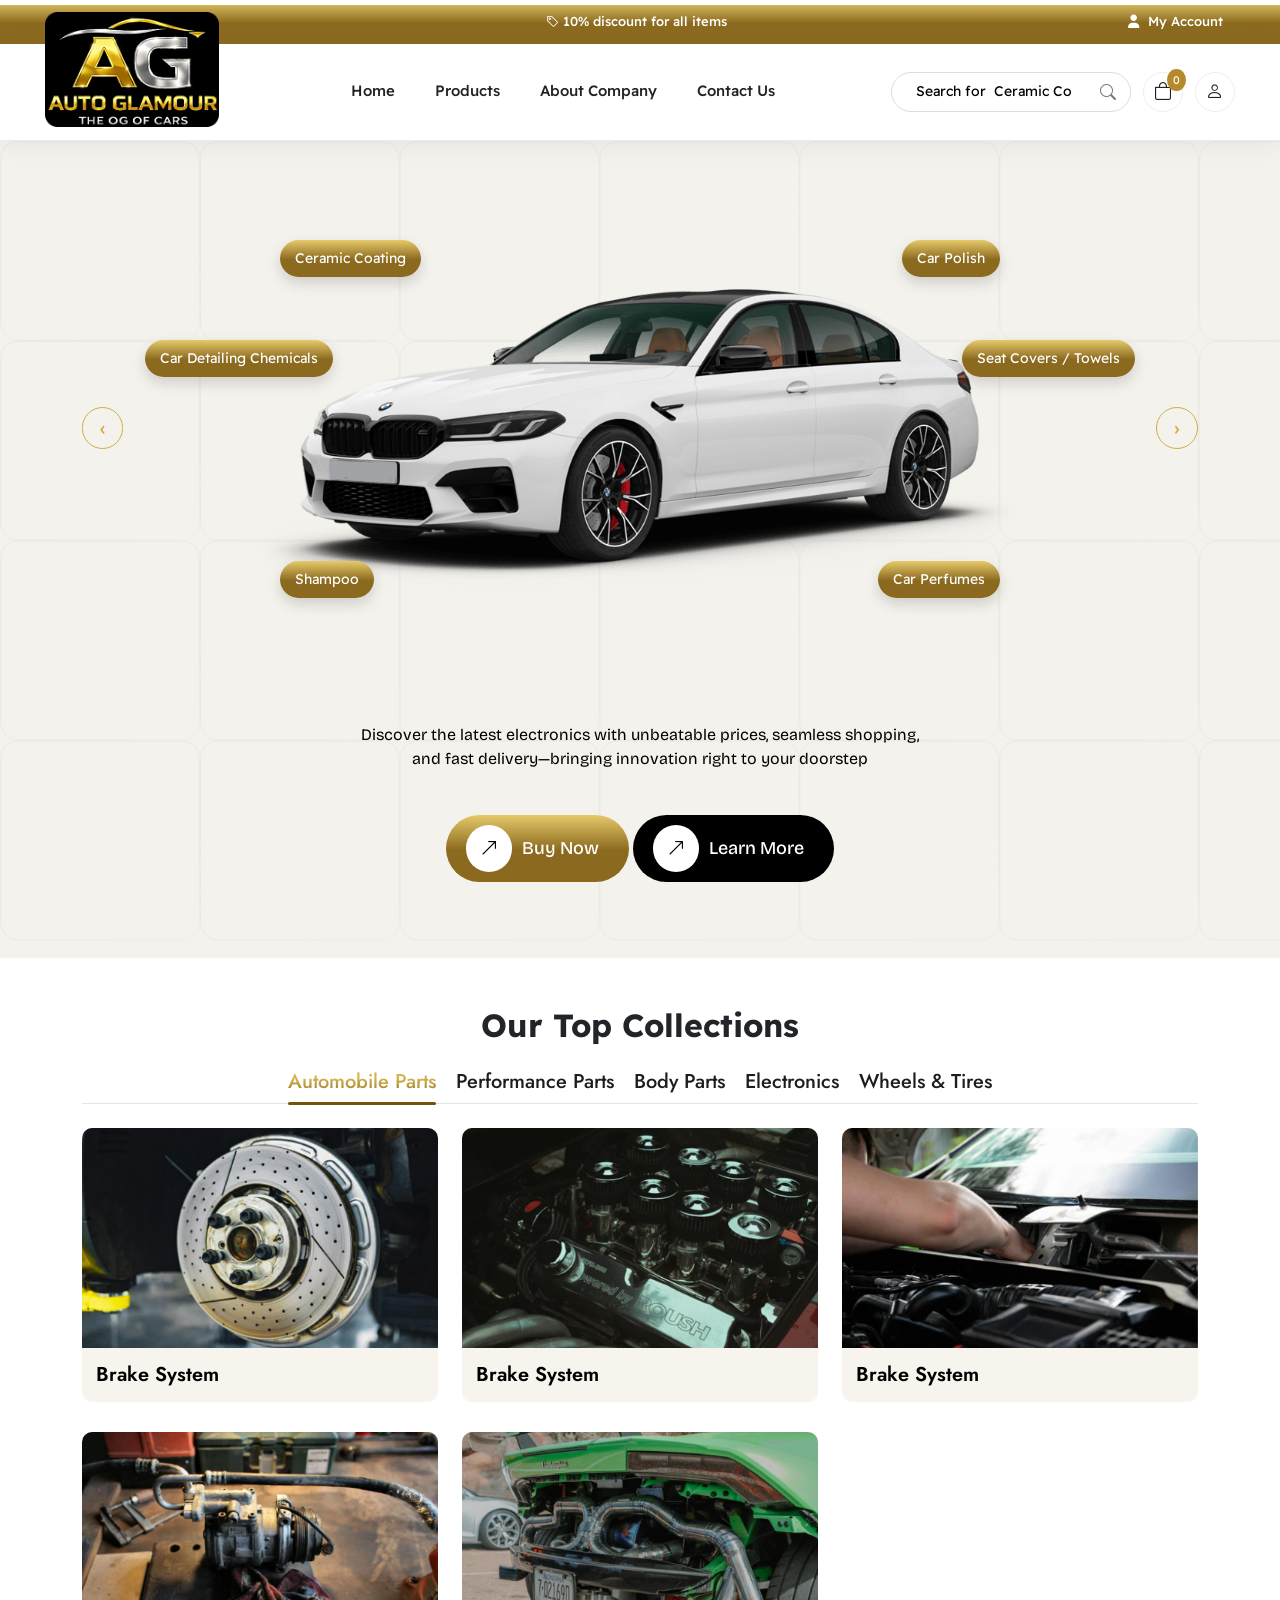
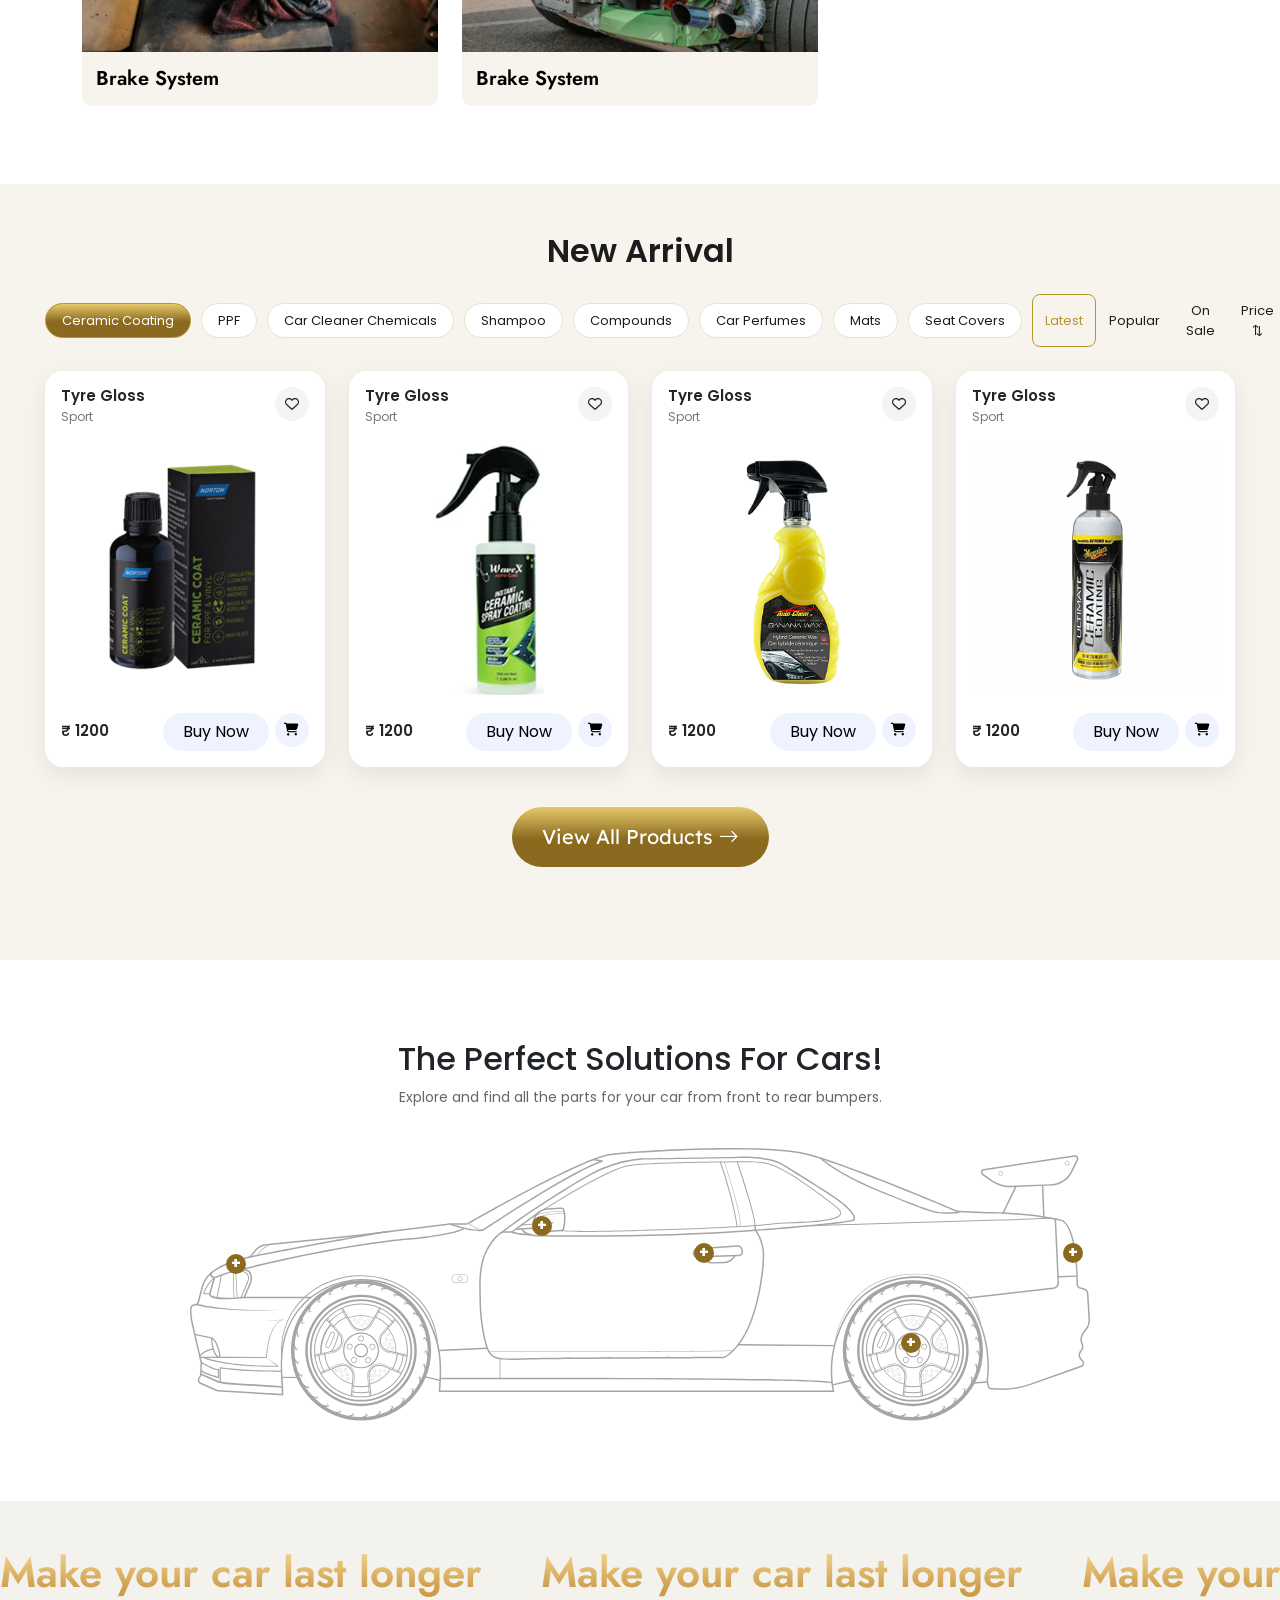
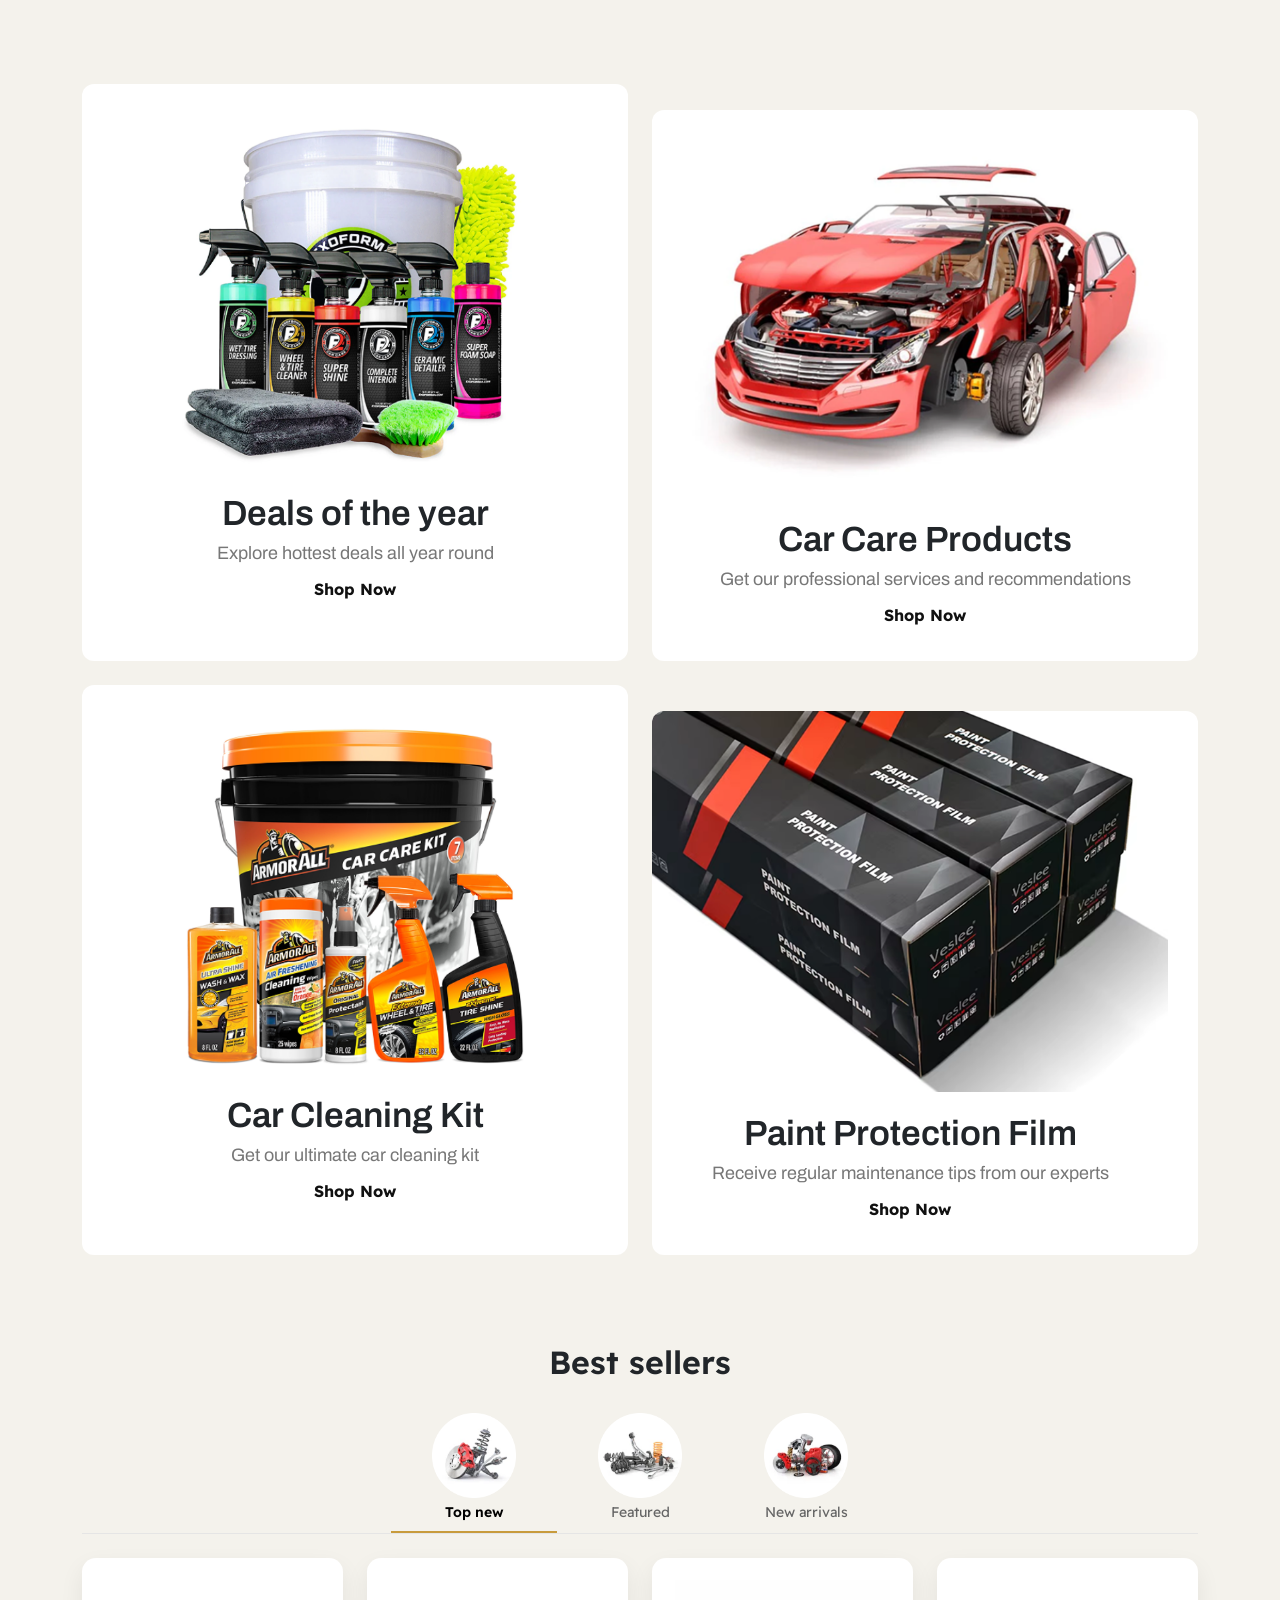
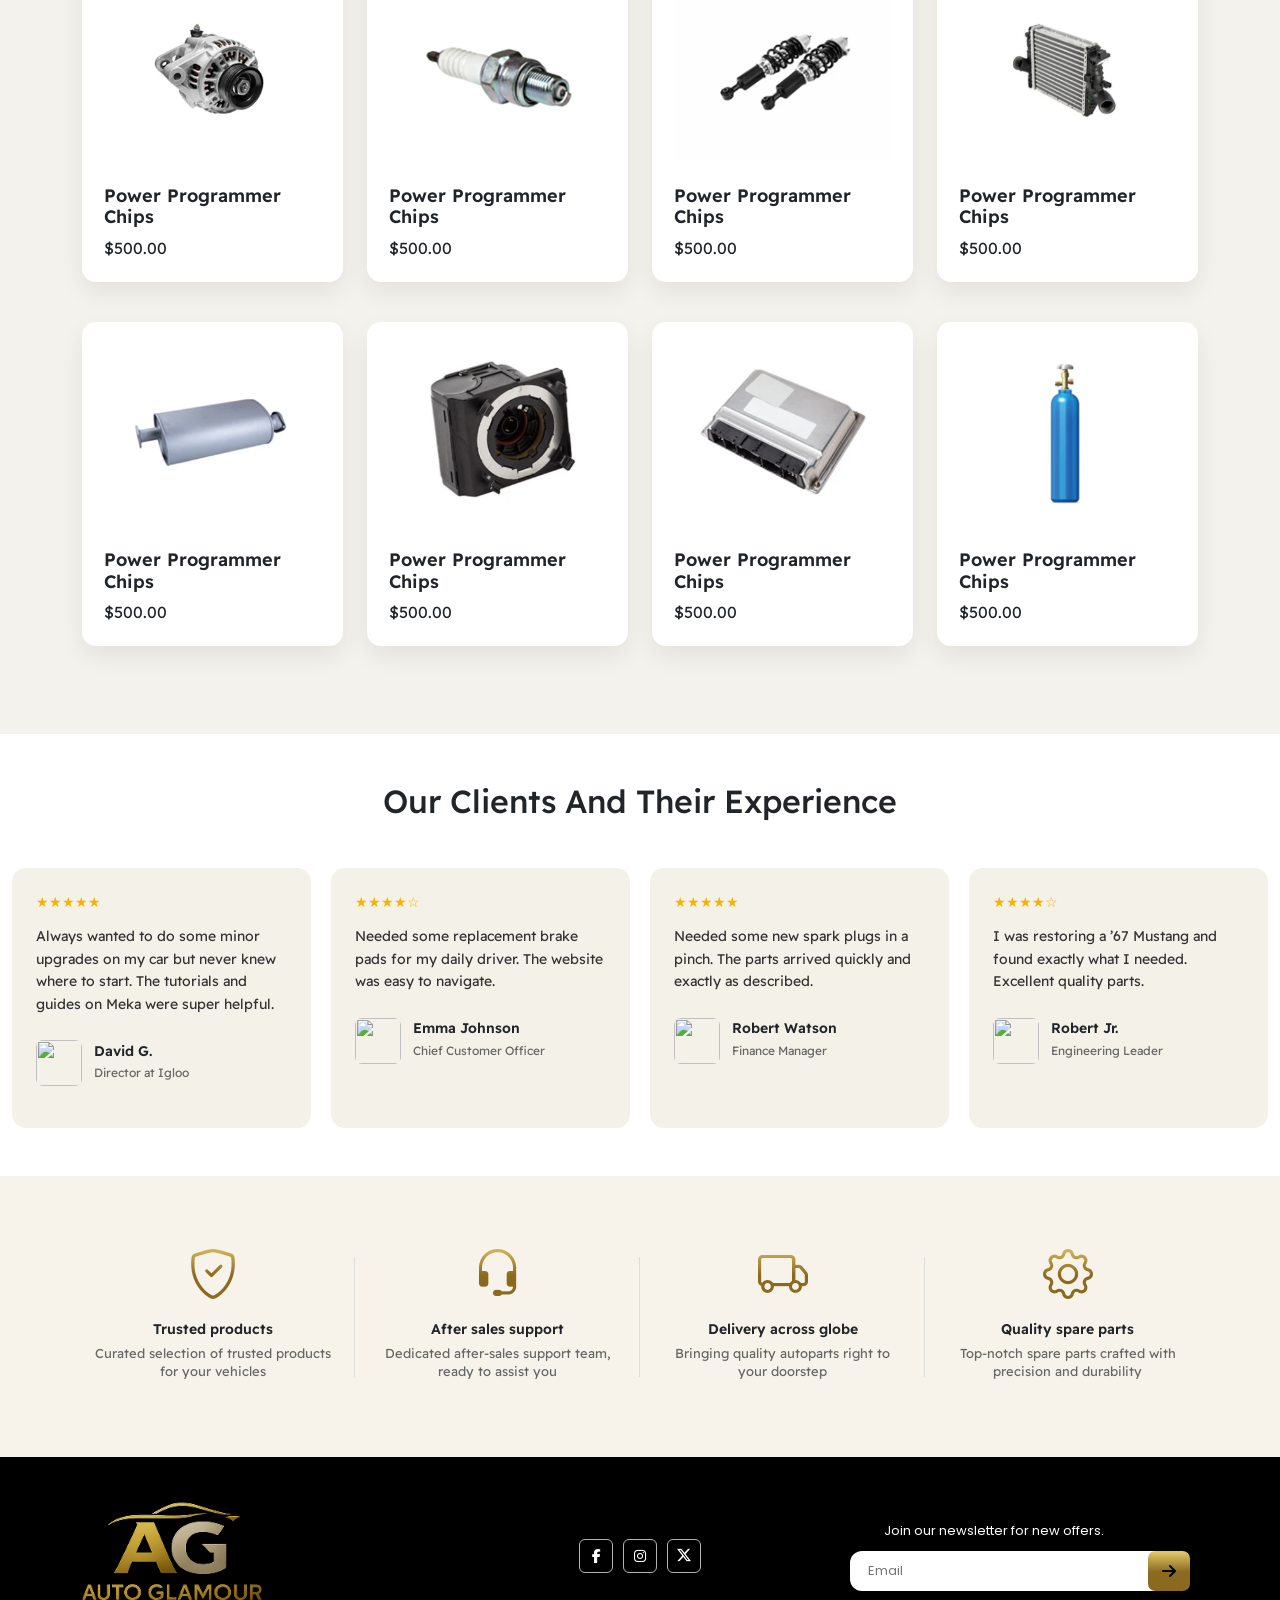
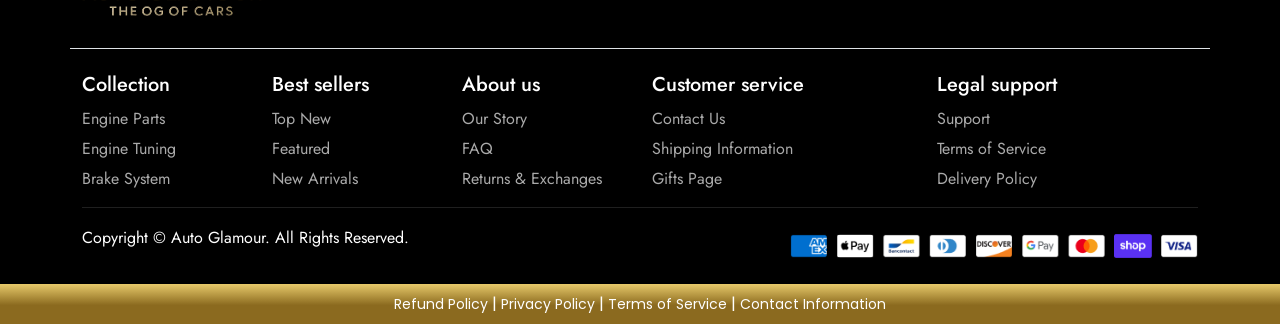
==== index.html @ fa18296a "initial commit" ====
<!DOCTYPE html>
<html lang="en">

<head>
  <meta charset="utf-8">
  <meta name="viewport" content="width=device-width, initial-scale=1">
  <title data-site="siteName"></title>
  <link rel="stylesheet" href="https://cdnjs.cloudflare.com/ajax/libs/font-awesome/6.1.1/css/all.min.css"
    integrity="sha512-KfkfwYDsLkIlwQp6LFnl8zNdLGxu9YAA1QvwINks4PhcElQSvqcyVLLD9aMhXd13uQjoXtEKNosOWaZqXgel0g=="
    crossorigin="anonymous" referrerpolicy="no-referrer" />
  <link href="https://cdn.jsdelivr.net/npm/bootstrap@5.3.1/dist/css/bootstrap.min.css" rel="stylesheet"
    integrity="sha384-4bw+/aepP/YC94hEpVNVgiZdgIC5+VKNBQNGCHeKRQN+PtmoHDEXuppvnDJzQIu9" crossorigin="anonymous">
  <link rel="stylesheet" href="https://cdn.jsdelivr.net/npm/bootstrap-icons@1.10.5/font/bootstrap-icons.css">
  <link href="https://cdn.jsdelivr.net/npm/bootstrap-icons@1.11.1/font/bootstrap-icons.css" rel="stylesheet">
  <link rel="preconnect" href="https://fonts.googleapis.com">
  <!-- owl carousel 2 effects animation- -->
  <link href="https://cdnjs.cloudflare.com/ajax/libs/animate.css/3.5.2/animate.css" rel="stylesheet" />

  <!-- Readex Pro -->
  <link rel="preconnect" href="https://fonts.googleapis.com">
  <link rel="preconnect" href="https://fonts.gstatic.com" crossorigin>
  <link
    href="https://fonts.googleapis.com/css2?family=Anek+Bangla:wght@100..800&family=Archivo:ital,wght@0,100..900;1,100..900&family=Bai+Jamjuree:ital,wght@0,200;0,300;0,400;0,500;0,600;0,700;1,200;1,300;1,400;1,500;1,600;1,700&family=Barlow:ital,wght@0,100;0,200;0,300;0,400;0,500;0,600;0,700;0,800;0,900;1,100;1,200;1,300;1,400;1,500;1,600;1,700;1,800;1,900&family=Bebas+Neue&family=Bricolage+Grotesque:opsz,wght@12..96,200..800&family=Figtree:ital,wght@0,300..900;1,300..900&family=Great+Vibes&family=Inter:ital,opsz,wght@0,14..32,100..900;1,14..32,100..900&family=Karla:ital,wght@0,200..800;1,200..800&family=League+Spartan:wght@100..900&family=Manrope:wght@200..800&family=Michroma&family=Montserrat:ital,wght@0,100..900;1,100..900&family=Oswald:wght@200..700&family=Oxanium:wght@200..800&family=PT+Sans+Caption:wght@400;700&family=Parisienne&family=Phetsarath:wght@400;700&family=Playfair+Display:ital,wght@0,400..900;1,400..900&family=Playfair:ital,opsz,wght@0,5..1200,300..900;1,5..1200,300..900&family=Poppins:ital,wght@0,100;0,200;0,300;0,400;0,500;0,600;0,700;0,800;0,900;1,100;1,200;1,300;1,400;1,500;1,600;1,700;1,800;1,900&family=Questrial&family=Racing+Sans+One&family=Readex+Pro:wght@160..700&family=Roboto:ital,wght@0,100..900;1,100..900&family=Sacramento&family=Source+Sans+3:ital,wght@0,200..900;1,200..900&family=Space+Grotesk:wght@300..700&display=swap"
    rel="stylesheet">

  <!-- Fredoka -->
  <link rel="preconnect" href="https://fonts.googleapis.com">
  <link rel="preconnect" href="https://fonts.gstatic.com" crossorigin>
  <link
    href="https://fonts.googleapis.com/css2?family=Anek+Bangla:wght@100..800&family=Archivo:ital,wght@0,100..900;1,100..900&family=Bai+Jamjuree:ital,wght@0,200;0,300;0,400;0,500;0,600;0,700;1,200;1,300;1,400;1,500;1,600;1,700&family=Barlow:ital,wght@0,100;0,200;0,300;0,400;0,500;0,600;0,700;0,800;0,900;1,100;1,200;1,300;1,400;1,500;1,600;1,700;1,800;1,900&family=Bebas+Neue&family=Bricolage+Grotesque:opsz,wght@12..96,200..800&family=Figtree:ital,wght@0,300..900;1,300..900&family=Fredoka:wght@300..700&family=Great+Vibes&family=Inter:ital,opsz,wght@0,14..32,100..900;1,14..32,100..900&family=Karla:ital,wght@0,200..800;1,200..800&family=League+Spartan:wght@100..900&family=Manrope:wght@200..800&family=Michroma&family=Montserrat:ital,wght@0,100..900;1,100..900&family=Oswald:wght@200..700&family=Oxanium:wght@200..800&family=PT+Sans+Caption:wght@400;700&family=Parisienne&family=Phetsarath:wght@400;700&family=Playfair+Display:ital,wght@0,400..900;1,400..900&family=Playfair:ital,opsz,wght@0,5..1200,300..900;1,5..1200,300..900&family=Poppins:ital,wght@0,100;0,200;0,300;0,400;0,500;0,600;0,700;0,800;0,900;1,100;1,200;1,300;1,400;1,500;1,600;1,700;1,800;1,900&family=Questrial&family=Racing+Sans+One&family=Readex+Pro:wght@160..700&family=Roboto:ital,wght@0,100..900;1,100..900&family=Sacramento&family=Source+Sans+3:ital,wght@0,200..900;1,200..900&family=Space+Grotesk:wght@300..700&display=swap"
    rel="stylesheet">

  <!-- Bricolage Grotesque -->
  <link rel="preconnect" href="https://fonts.googleapis.com">
  <link rel="preconnect" href="https://fonts.gstatic.com" crossorigin>
  <link
    href="https://fonts.googleapis.com/css2?family=Anek+Bangla:wght@100..800&family=Barlow:ital,wght@0,100;0,200;0,300;0,400;0,500;0,600;0,700;0,800;0,900;1,100;1,200;1,300;1,400;1,500;1,600;1,700;1,800;1,900&family=Bricolage+Grotesque:opsz,wght@12..96,200..800&family=Figtree:ital,wght@0,300..900;1,300..900&family=Michroma&family=Montserrat:ital,wght@0,100..900;1,100..900&family=PT+Sans+Caption:wght@400;700&family=Parisienne&family=Phetsarath:wght@400;700&family=Playfair+Display:ital,wght@0,400..900;1,400..900&family=Playfair:ital,opsz,wght@0,5..1200,300..900;1,5..1200,300..900&family=Poppins:ital,wght@0,100;0,200;0,300;0,400;0,500;0,600;0,700;0,800;0,900;1,100;1,200;1,300;1,400;1,500;1,600;1,700;1,800;1,900&family=Questrial&family=Racing+Sans+One&family=Roboto:ital,wght@0,100..900;1,100..900&family=Sacramento&family=Space+Grotesk:wght@300..700&display=swap"
    rel="stylesheet">


  <!-- Jost -->
  <link rel="preconnect" href="https://fonts.googleapis.com">
  <link rel="preconnect" href="https://fonts.gstatic.com" crossorigin>
  <link
    href="https://fonts.googleapis.com/css2?family=Anek+Bangla:wght@100..800&family=Archivo:ital,wght@0,100..900;1,100..900&family=Bai+Jamjuree:ital,wght@0,200;0,300;0,400;0,500;0,600;0,700;1,200;1,300;1,400;1,500;1,600;1,700&family=Barlow:ital,wght@0,100;0,200;0,300;0,400;0,500;0,600;0,700;0,800;0,900;1,100;1,200;1,300;1,400;1,500;1,600;1,700;1,800;1,900&family=Bebas+Neue&family=Bricolage+Grotesque:opsz,wght@12..96,200..800&family=Figtree:ital,wght@0,300..900;1,300..900&family=Fredoka:wght@300..700&family=Great+Vibes&family=Inter:ital,opsz,wght@0,14..32,100..900;1,14..32,100..900&family=Jost:ital,wght@0,100..900;1,100..900&family=Karla:ital,wght@0,200..800;1,200..800&family=League+Spartan:wght@100..900&family=Manrope:wght@200..800&family=Michroma&family=Montserrat:ital,wght@0,100..900;1,100..900&family=Mr+Dafoe&family=Onest:wght@100..900&family=Oswald:wght@200..700&family=Oxanium:wght@200..800&family=PT+Sans+Caption:wght@400;700&family=Parisienne&family=Phetsarath:wght@400;700&family=Playfair+Display:ital,wght@0,400..900;1,400..900&family=Playfair:ital,opsz,wght@0,5..1200,300..900;1,5..1200,300..900&family=Poppins:ital,wght@0,100;0,200;0,300;0,400;0,500;0,600;0,700;0,800;0,900;1,100;1,200;1,300;1,400;1,500;1,600;1,700;1,800;1,900&family=Questrial&family=Racing+Sans+One&family=Readex+Pro:wght@160..700&family=Roboto:ital,wght@0,100..900;1,100..900&family=Sacramento&family=Source+Sans+3:ital,wght@0,200..900;1,200..900&family=Space+Grotesk:wght@300..700&display=swap"
    rel="stylesheet">


  <link rel="icon" href="images/fav-icon.png">
  <link rel="stylesheet" type="text/css" href="css/owl.carousel.min.css">
  <link rel="stylesheet" href="css/style.css">
  <link rel="stylesheet" href="css/responsive.css">
</head>

<body>
  <!-- Loader -->
  <div id="pageloader">
    <div class="loader-box">
      <img src="images/dogloader.gif" alt="Loading..." class="loader-gif">
    </div>
  </div>
  <!-- header -->
  <div include-html="header.html" id="header-file"></div>

  <!-- hero -->
  <div class="container-fluid secherobg">

    <div class="container">
      <div class="owl-carousel seccarhero owl-theme">
        <div class="item">
          <div class="car-container">
            <img src="images/car.png" data-hover="images/car-black.png" alt="Car" class="car-image">

            <div class="label label-ceramic"><a href="#">Ceramic Coating</a></div>
            <div class="label label-detailing"><a href="#">Car Detailing Chemicals</a></div>
            <div class="label label-shampoo"><a href="#">Shampoo</a></div>
            <div class="label label-polish"><a href="#">Car Polish</a></div>
            <div class="label label-seat"><a href="#">Seat Covers / Towels</a></div>
            <div class="label label-perfume"><a href="#">Car Perfumes</a></div>
          </div>
        </div>
      </div>

      <p class="secdistext">Discover the latest electronics with unbeatable prices, seamless shopping, <br>
        and fast delivery—bringing innovation right to your doorstep</p>
      <p class="secbbthero">
        <a class="secntheb" href="#"><i class="bi bi-arrow-up-right"></i> Buy Now</a>
        <a class="secntheb2" href="#"><i class="bi bi-arrow-up-right"></i> Learn More</a>
      </p>
    </div>
  </div>

  <!-- Our Top Collections -->
  <div class="container top-collections py-5">

    <h2 class="text-center fw-bold mb-3">Our Top Collections</h2>

    <!-- Tabs -->
    <ul class=" justify-content-center nav collection-tabs  mb-4" role="tablist">
      <li class="nav-item">
        <button class="nav-link active" data-bs-toggle="tab" data-bs-target="#auto">Automobile Parts</button>
      </li>
      <li class="nav-item">
        <button class="nav-link" data-bs-toggle="tab" data-bs-target="#performance">Performance Parts</button>
      </li>
      <li class="nav-item">
        <button class="nav-link" data-bs-toggle="tab" data-bs-target="#body">Body Parts</button>
      </li>
      <li class="nav-item">
        <button class="nav-link" data-bs-toggle="tab" data-bs-target="#electronics">Electronics</button>
      </li>
      <li class="nav-item">
        <button class="nav-link" data-bs-toggle="tab" data-bs-target="#wheels">Wheels & Tires</button>
      </li>
    </ul>

    <!-- Tab Content -->
    <div class="tab-content">

      <!-- Automobile -->
      <div class="tab-pane fade show active" id="auto">
        <div class="row justify-content-start">
          <div class="col-lg-4 col-md-6">
            <div class="collection-card">
              <a href="#">
                <img src="images/Parts1.png">
                <h6>Brake System</h6>
              </a>
            </div>
          </div>
          <div class="col-lg-4 col-md-6">
            <div class="collection-card">
              <a href="#">
                <img src="images/Parts2.png">
                <h6>Brake System</h6>
              </a>
            </div>
          </div>
          <div class="col-lg-4 col-md-6">
            <div class="collection-card">
              <a href="#">
                <img src="images/Parts3.png">
                <h6>Brake System</h6>
              </a>
            </div>
          </div>
          <div class="col-lg-4 col-md-6">
            <div class="collection-card">
              <a href="#">
                <img src="images/Parts4.png">
                <h6>Brake System</h6>
              </a>
            </div>
          </div>
          <div class="col-lg-4 col-md-6">
            <div class="collection-card">
              <a href="#">
                <img src="images/Parts5.png">
                <h6>Brake System</h6>
              </a>
            </div>
          </div>

        </div>
      </div>

      <!-- Performance -->
      <div class="tab-pane fade" id="performance">
        <div class="row justify-content-start">
          <div class="col-lg-4 col-md-6">
            <div class="collection-card">
              <a href="#">
                <img src="images/Parts1.png">
                <h6>Brake System</h6>
              </a>
            </div>
          </div>
        </div>
      </div>

      <!-- Body -->
      <div class="tab-pane fade" id="body">
        <div class="row justify-content-start">
          <div class="col-lg-4 col-md-6">
            <div class="collection-card">
              <a href="#">
                <img src="images/Parts1.png">
                <h6>Brake System</h6>
              </a>
            </div>
          </div>
        </div>
      </div>

      <!-- Electronics -->
      <div class="tab-pane fade" id="electronics">
        <div class="row justify-content-start">
          <div class="col-lg-4 col-md-6">
            <div class="collection-card">
              <a href="#">
                <img src="images/Parts1.png">
                <h6>Brake System</h6>
              </a>
            </div>
          </div>
        </div>
      </div>

      <!-- Wheels -->
      <div class="tab-pane fade" id="wheels">
        <div class="row justify-content-start">
          <div class="col-lg-4 col-md-6">
            <div class="collection-card">
              <a href="#">
                <img src="images/Parts1.png">
                <h6>Brake System</h6>
              </a>
            </div>
          </div>
        </div>
      </div>

    </div>
  </div>

  <!-- New Arrival -->
  <div class="container-fluid top-strip secarrivalbg py-5">
    <div class="arrival-head mb-4">
      <h2>New Arrival</h2>
    </div>
    <div class="arrival-row d-flex align-items-center justify-content-between mb-4">
      <div class="arrival-left owl-carousel arrival-tabs owl-theme">
        <button type="button" class="tab-btn secset active" data-tab="tab-ceramic">Ceramic Coating</button>
        <button type="button" class="tab-btn secset" data-tab="tab-ppf">PPF</button>
        <button type="button" class="tab-btn secset" data-tab="tab-cleaner">Car Cleaner Chemicals</button>
        <button type="button" class="tab-btn secset" data-tab="tab-shampoo">Shampoo</button>
        <button type="button" class="tab-btn secset" data-tab="tab-compound">Compounds</button>
        <button type="button" class="tab-btn secset" data-tab="tab-perfume">Car Perfumes</button>
        <button type="button" class="tab-btn secset" data-tab="tab-mats">Mats</button>
        <button type="button" class="tab-btn secset" data-tab="tab-seat">Seat Covers</button>
      </div>
      <div class="arrival-sort">
        <button type="button" class="sort-btn active">Latest</button>
        <button type="button" class="sort-btn">Popular</button>
        <button type="button" class="sort-btn">On Sale</button>
        <button type="button" class="sort-btn">Price ⇅</button>
      </div>

    </div>

    <!-- TAB CONTENT -->
    <div class="tab-content">

      <div id="tab-ceramic" class="tab-panes active">
        <div class="row g-4">
          <div class="col-lg-3 col-md-4 col-6">
            <div class="product-card-new">
              <div class="product-top-text">
                <div>
                  <h6 class="product-title">Tyre Gloss</h6>
                  <span class="product-cat">Sport</span>
                </div>
                <div class="wishlist">
                  <i class="fa-regular fa-heart"></i>
                </div>
              </div>
              <div class="product-img">
                <img src="images/product1.png" alt="Tyre Gloss">
              </div>
              <div class="product-bottom">
                <span class="price">₹ 1200</span>

                <div class="actions">
                  <button class="btn-buy">Buy Now</button>
                  <button class="btn-cart">
                    <i class="fa-solid fa-cart-shopping"></i>
                  </button>
                </div>
              </div>

            </div>
          </div>
          <div class="col-lg-3 col-md-4 col-6">
            <div class="product-card-new">
              <div class="product-top-text">
                <div>
                  <h6 class="product-title">Tyre Gloss</h6>
                  <span class="product-cat">Sport</span>
                </div>
                <div class="wishlist">
                  <i class="fa-regular fa-heart"></i>
                </div>
              </div>
              <div class="product-img">
                <img src="images/product2.png" alt="Tyre Gloss">
              </div>
              <div class="product-bottom">
                <span class="price">₹ 1200</span>

                <div class="actions">
                  <button class="btn-buy">Buy Now</button>
                  <button class="btn-cart">
                    <i class="fa-solid fa-cart-shopping"></i>
                  </button>
                </div>
              </div>

            </div>
          </div>
          <div class="col-lg-3 col-md-4 col-6">
            <div class="product-card-new">
              <div class="product-top-text">
                <div>
                  <h6 class="product-title">Tyre Gloss</h6>
                  <span class="product-cat">Sport</span>
                </div>
                <div class="wishlist">
                  <i class="fa-regular fa-heart"></i>
                </div>
              </div>
              <div class="product-img">
                <img src="images/product3.png" alt="Tyre Gloss">
              </div>
              <div class="product-bottom">
                <span class="price">₹ 1200</span>

                <div class="actions">
                  <button class="btn-buy">Buy Now</button>
                  <button class="btn-cart">
                    <i class="fa-solid fa-cart-shopping"></i>
                  </button>
                </div>
              </div>

            </div>
          </div>
          <div class="col-lg-3 col-md-4 col-6">
            <div class="product-card-new">
              <div class="product-top-text">
                <div>
                  <h6 class="product-title">Tyre Gloss</h6>
                  <span class="product-cat">Sport</span>
                </div>
                <div class="wishlist">
                  <i class="fa-regular fa-heart"></i>
                </div>
              </div>
              <div class="product-img">
                <img src="images/product4.png" alt="Tyre Gloss">
              </div>
              <div class="product-bottom">
                <span class="price">₹ 1200</span>

                <div class="actions">
                  <button class="btn-buy">Buy Now</button>
                  <button class="btn-cart">
                    <i class="fa-solid fa-cart-shopping"></i>
                  </button>
                </div>
              </div>

            </div>
          </div>

        </div>
      </div>

      <div id="tab-ppf" class="tab-panes">
        <p>PPF products here</p>
      </div>
      <div id="tab-cleaner" class="tab-panes">
        <p>Cleaner products here</p>
      </div>
      <div id="tab-shampoo" class="tab-panes">
        <p>Shampoo products here</p>
      </div>
      <div id="tab-compound" class="tab-panes">
        <p>Compound products here</p>
      </div>
      <div id="tab-perfume" class="tab-panes">
        <p>Perfume products here</p>
      </div>
      <div id="tab-mats" class="tab-panes">
        <p>Mats products here</p>
      </div>
      <div id="tab-seat" class="tab-panes">
        <p>Seat cover products here</p>
      </div>

    </div>

    <div class="secbtnall">
      <a href="#">View All Products <i class="bi bi-arrow-right"></i></a>
    </div>

  </div>

  <!-- The perfect solutions for cars! -->
  <section class="car-solution">
    <div class="container text-center">
      <h2>The Perfect Solutions For Cars!</h2>
      <p>Explore and find all the parts for your car from front to rear bumpers.</p>

      <div class="car-wrapper">
        <img src="images/Car-svg.svg" alt="Car" class="car-img">

        <!-- POINT 1 -->
        <div class="car-point point-1">
          <span class="dot">+</span>
          <div class="tooltip topon2">
            <a href="#">
              <img class="img-fluid" src="images/FrontBumpers.webp" alt="">
              <h6>Front Bumper</h6>
            </a>
          </div>
        </div>

        <!-- POINT 2 -->
        <div class="car-point point-2">
          <span class="dot">+</span>
          <div class="tooltip">
            <a href="#">
              <img class="img-fluid" src="images/SideMirrors1a.png" alt="">
              <h6>Side Mirrors</h6>
            </a>
          </div>
        </div>

        <!-- POINT 3 -->
        <div class="car-point point-3">
          <span class="dot">+</span>
          <div class="tooltip">
            <a href="#">
              <img class="img-fluid" src="images/cardoorhandle1a.png" alt="">
              <h6>Car Door Handle</h6>
            </a>
          </div>
        </div>

        <!-- POINT 4 -->
        <div class="car-point point-4">
          <span class="dot">+</span>
          <div class="tooltip">
            <a href="#">
              <img class="img-fluid" src="images/PerformanceTires1a.webp" alt="">
              <h6>Performance Tires</h6>
            </a>
          </div>
        </div>

        <!-- POINT 5 -->
        <div class="car-point point-5">
          <span class="dot">+</span>
          <div class="tooltip">
            <a href="#">
              <img class="img-fluid" src="images/RearBumpers.webp" alt="">
              <h6>Rear Bumper</h6>
            </a>
          </div>
        </div>

      </div>
    </div>
  </section>

  <!-- Marquee Section -->
  <div class="container-fluid secmarqbg">
    <div class="marquee">
      <div class="marquee__inner">
        <span>Make your car last longer</span>
        <span>Make your car last longer</span>
        <span>Make your car last longer</span>
        <span>Make your car last longer</span>
      </div>
    </div>
  </div>

  <!-- Deals of the year -->
  <div class="container-fluid secdealbg">
    <div class="container">
      <div class="row g-4">

        <!-- Card 1 -->
        <div class="col-md-6">
          <div class="deal-card">
            <img src="images/1boximg.png" alt="">
            <h5>Deals of the year</h5>
            <p>Explore hottest deals all year round</p>
            <a href="#">Shop Now</a>
          </div>
        </div>

        <!-- Card 2 -->
        <div class="col-md-6 secbgsetmar">
          <div class="deal-card">
            <img src="images/2boximg.png" alt="">
            <h5>Car Care Products</h5>
            <p>Get our professional services and recommendations</p>
            <a href="#">Shop Now</a>
          </div>
        </div>

        <!-- Card 3 -->
        <div class="col-md-6">
          <div class="deal-card">
            <img src="images/3boximg.png" alt="">
            <h5>Car Cleaning Kit</h5>
            <p>Get our ultimate car cleaning kit</p>
            <a href="#">Shop Now</a>
          </div>
        </div>

        <!-- Card 4 -->
        <div class="col-md-6 secbgsetmar">
          <div class="deal-card secpamardbg">
            <img src="images/4boximg.png" alt="">
            <h5>Paint Protection Film</h5>
            <p>Receive regular maintenance tips from our experts</p>
            <a href="#">Shop Now</a>
          </div>
        </div>

      </div>
    </div>
  </div>

  <!--  best-sellers-->
  <div id="home-best-seller" class="container-fluid py-5">
    <div class="container">

      <h2 class="text-center mb-4">Best sellers</h2>


      <ul id="hbs-tabs" class="nav justify-content-center mb-4">
        <li class="nav-item">
          <button type="button" class="nav-link active" data-hbs-tab="hbs1">
            <img src="images/sellersimg1.png" alt=""><br>Top new
          </button>
        </li>
        <li class="nav-item">
          <button type="button" class="nav-link" data-hbs-tab="hbs2">
            <img src="images/sellersimg2.png" alt=""><br>Featured
          </button>
        </li>
        <li class="nav-item">
          <button type="button" class="nav-link" data-hbs-tab="hbs3">
            <img src="images/sellersimg3.png" alt=""><br>New arrivals
          </button>
        </li>
      </ul>


      <div id="hbs-content">

        <!-- TAB 1 -->
        <div class="hbs-pane active" id="hbs1">
          <div class="row justify-content-center">
            <div class="col-lg-3 col-md-4 col-sm-6">
              <div class="hbs-product">
                <img src="images/product-img1.png" alt="">
                <h6>Power Programmer Chips</h6>
                <p>$500.00</p>

                <div class="hbs-btns">
                  <button class="hbs-cart">Add to Cart</button>
                  <button class="hbs-view">Quick View</button>
                </div>
              </div>
            </div>
            <div class="col-lg-3 col-md-4 col-sm-6">
              <div class="hbs-product">
                <img src="images/product-img2.png" alt="">
                <h6>Power Programmer Chips</h6>
                <p>$500.00</p>

                <div class="hbs-btns">
                  <button class="hbs-cart">Add to Cart</button>
                  <button class="hbs-view">Quick View</button>
                </div>
              </div>
            </div>
            <div class="col-lg-3 col-md-4 col-sm-6">
              <div class="hbs-product">
                <img src="images/product-img3.png" alt="">
                <h6>Power Programmer Chips</h6>
                <p>$500.00</p>

                <div class="hbs-btns">
                  <button class="hbs-cart">Add to Cart</button>
                  <button class="hbs-view">Quick View</button>
                </div>
              </div>
            </div>
            <div class="col-lg-3 col-md-4 col-sm-6">
              <div class="hbs-product">
                <img src="images/product-img4.png" alt="">
                <h6>Power Programmer Chips</h6>
                <p>$500.00</p>

                <div class="hbs-btns">
                  <button class="hbs-cart">Add to Cart</button>
                  <button class="hbs-view">Quick View</button>
                </div>
              </div>
            </div>
            <div class="col-lg-3 col-md-4 col-sm-6">
              <div class="hbs-product">
                <img src="images/product-img5.png" alt="">
                <h6>Power Programmer Chips</h6>
                <p>$500.00</p>

                <div class="hbs-btns">
                  <button class="hbs-cart">Add to Cart</button>
                  <button class="hbs-view">Quick View</button>
                </div>
              </div>
            </div>
            <div class="col-lg-3 col-md-4 col-sm-6">
              <div class="hbs-product">
                <img src="images/product-img6.png" alt="">
                <h6>Power Programmer Chips</h6>
                <p>$500.00</p>

                <div class="hbs-btns">
                  <button class="hbs-cart">Add to Cart</button>
                  <button class="hbs-view">Quick View</button>
                </div>
              </div>
            </div>
            <div class="col-lg-3 col-md-4 col-sm-6">
              <div class="hbs-product">
                <img src="images/product-img7.png" alt="">
                <h6>Power Programmer Chips</h6>
                <p>$500.00</p>

                <div class="hbs-btns">
                  <button class="hbs-cart">Add to Cart</button>
                  <button class="hbs-view">Quick View</button>
                </div>
              </div>
            </div>
            <div class="col-lg-3 col-md-4 col-sm-6">
              <div class="hbs-product">
                <img src="images/product-img8.png" alt="">
                <h6>Power Programmer Chips</h6>
                <p>$500.00</p>

                <div class="hbs-btns">
                  <button class="hbs-cart">Add to Cart</button>
                  <button class="hbs-view">Quick View</button>
                </div>
              </div>
            </div>
          </div>
        </div>

        <!-- TAB 2 -->
        <div class="hbs-pane" id="hbs2">
          <div class="row justify-content-center">
            <div class="col-lg-3 col-md-4 col-sm-6">
              <div class="hbs-product">
                <img src="images/product-img1.png" alt="">
                <h6>Power Programmer Chips</h6>
                <p>$500.00</p>

                <div class="hbs-btns">
                  <button class="hbs-cart">Add to Cart</button>
                  <button class="hbs-view">Quick View</button>
                </div>
              </div>
            </div>
            <div class="col-lg-3 col-md-4 col-sm-6">
              <div class="hbs-product">
                <img src="images/product-img2.png" alt="">
                <h6>Power Programmer Chips</h6>
                <p>$500.00</p>

                <div class="hbs-btns">
                  <button class="hbs-cart">Add to Cart</button>
                  <button class="hbs-view">Quick View</button>
                </div>
              </div>
            </div>
            <div class="col-lg-3 col-md-4 col-sm-6">
              <div class="hbs-product">
                <img src="images/product-img3.png" alt="">
                <h6>Power Programmer Chips</h6>
                <p>$500.00</p>

                <div class="hbs-btns">
                  <button class="hbs-cart">Add to Cart</button>
                  <button class="hbs-view">Quick View</button>
                </div>
              </div>
            </div>
          </div>
        </div>

        <!-- TAB 3 -->
        <div class="hbs-pane" id="hbs3">
          <div class="row justify-content-center">
            <div class="col-lg-3 col-md-4 col-sm-6">
              <div class="hbs-product">
                <img src="images/product-img1.png" alt="">
                <h6>Power Programmer Chips</h6>
                <p>$500.00</p>

                <div class="hbs-btns">
                  <button class="hbs-cart">Add to Cart</button>
                  <button class="hbs-view">Quick View</button>
                </div>
              </div>
            </div>
            <div class="col-lg-3 col-md-4 col-sm-6">
              <div class="hbs-product">
                <img src="images/product-img2.png" alt="">
                <h6>Power Programmer Chips</h6>
                <p>$500.00</p>

                <div class="hbs-btns">
                  <button class="hbs-cart">Add to Cart</button>
                  <button class="hbs-view">Quick View</button>
                </div>
              </div>
            </div>
            <div class="col-lg-3 col-md-4 col-sm-6">
              <div class="hbs-product">
                <img src="images/product-img3.png" alt="">
                <h6>Power Programmer Chips</h6>
                <p>$500.00</p>

                <div class="hbs-btns">
                  <button class="hbs-cart">Add to Cart</button>
                  <button class="hbs-view">Quick View</button>
                </div>
              </div>
            </div>
            <div class="col-lg-3 col-md-4 col-sm-6">
              <div class="hbs-product">
                <img src="images/product-img4.png" alt="">
                <h6>Power Programmer Chips</h6>
                <p>$500.00</p>

                <div class="hbs-btns">
                  <button class="hbs-cart">Add to Cart</button>
                  <button class="hbs-view">Quick View</button>
                </div>
              </div>
            </div>
          </div>
        </div>

      </div>
    </div>
  </div>

  <!-- Our Clients And Their Experience -->
  <div class="container-fluid client-exp py-5">
    <h2 class="text-center mb-5">Our Clients And Their Experience</h2>
    <div class="owl-carousel client-carousel">
      <div class="client-card">
        <div class="stars">
          ★★★★★
        </div>

        <p>
          Always wanted to do some minor upgrades on my car but never knew where
          to start. The tutorials and guides on Meka were super helpful.
        </p>

        <div class="client-footer">
          <img src="https://i.pravatar.cc/80?img=1" alt="">
          <div>
            <h6>David G.</h6>
            <span>Director at Igloo</span>
          </div>
        </div>
      </div>

      <div class="client-card">
        <div class="stars">
          ★★★★☆
        </div>

        <p>
          Needed some replacement brake pads for my daily driver.
          The website was easy to navigate.
        </p>

        <div class="client-footer">
          <img src="https://i.pravatar.cc/80?img=2" alt="">
          <div>
            <h6>Emma Johnson</h6>
            <span>Chief Customer Officer</span>
          </div>
        </div>
      </div>

      <div class="client-card">
        <div class="stars">
          ★★★★★
        </div>

        <p>
          Needed some new spark plugs in a pinch. The parts arrived quickly
          and exactly as described.
        </p>

        <div class="client-footer">
          <img src="https://i.pravatar.cc/80?img=3" alt="">
          <div>
            <h6>Robert Watson</h6>
            <span>Finance Manager</span>
          </div>
        </div>
      </div>

      <div class="client-card">
        <div class="stars">
          ★★★★☆
        </div>

        <p>
          I was restoring a ’67 Mustang and found exactly what I needed.
          Excellent quality parts.
        </p>

        <div class="client-footer">
          <img src="https://i.pravatar.cc/80?img=4" alt="">
          <div>
            <h6>Robert Jr.</h6>
            <span>Engineering Leader</span>
          </div>
        </div>
      </div>

    </div>

  </div>
















  <!-- footer -->
  <div include-html="footer.html" id="footer-file"></div>  

  <script src="https://cdn.jsdelivr.net/npm/bootstrap@5.3.1/dist/js/bootstrap.min.js"
    integrity="sha384-Rx+T1VzGupg4BHQYs2gCW9It+akI2MM/mndMCy36UVfodzcJcF0GGLxZIzObiEfa"
    crossorigin="anonymous"></script>
  <script src="https://cdn.knightlab.com/libs/juxtapose/latest/js/juxtapose.min.js"></script>
  <script src="https://cdn.jsdelivr.net/npm/@popperjs/core@2.11.8/dist/umd/popper.min.js"
    integrity="sha384-I7E8VVD/ismYTF4hNIPjVp/Zjvgyol6VFvRkX/vR+Vc4jQkC+hVqc2pM8ODewa9r"
    crossorigin="anonymous"></script>

  <script src="https://ajax.googleapis.com/ajax/libs/jquery/3.5.1/jquery.min.js"></script>
  <script src="js/owl.carousel.min.js" type="text/javascript"></script>
  <script src="https://unpkg.com/aos@2.3.1/dist/aos.js"></script>
  <script src="js/settings.js"></script>
  <script>

    $('.client-carousel').owlCarousel({
      loop: true,
      margin: 20,
      dots: true,
      nav: false,
      responsive: {
        0: { items: 1 },
        768: { items: 2 },
        1200: { items: 4 }
      }
    });

    document.querySelectorAll('#hbs-tabs .nav-link').forEach(tab => {
      tab.addEventListener('click', function (e) {
        e.preventDefault();

        // remove active from all tabs
        document.querySelectorAll('#hbs-tabs .nav-link')
          .forEach(t => t.classList.remove('active'));

        // hide all panes
        document.querySelectorAll('#home-best-seller .hbs-pane')
          .forEach(p => p.classList.remove('active'));

        // add active
        this.classList.add('active');

        // 👇 CORRECT DATASET ACCESS
        const target = this.dataset.hbsTab;
        document.getElementById(target).classList.add('active');
      });
    });







    document.querySelectorAll('.car-point .dot').forEach(dot => {
      dot.addEventListener('click', function (e) {
        e.stopPropagation();

        // Close all tooltips
        document.querySelectorAll('.tooltip').forEach(t => t.classList.remove('active'));
        document.querySelectorAll('.dot').forEach(d => d.classList.remove('active'));

        // Open current
        this.classList.add('active');
        this.nextElementSibling.classList.add('active');
      });
    });

    // Click outside to close
    document.addEventListener('click', () => {
      document.querySelectorAll('.tooltip').forEach(t => t.classList.remove('active'));
      document.querySelectorAll('.dot').forEach(d => d.classList.remove('active'));
    });


    $(document).ready(function () {

      /* Owl Carousel */
      $(".arrival-tabs").owlCarousel({
        autoWidth: true,
        margin: 10,
        dots: false,
        nav: false,
        responsive: {
          0: {
            items: 2
          },
          600: {
            items: 5
          },
          1000: {
            items: 8
          }
        }
      });

      /* Tab Click */
      $(".tab-btn.secset").on("click", function (e) {
        e.preventDefault();

        let tabId = $(this).data("tab");

        $(".tab-btn.secset").removeClass("active");
        $(this).addClass("active");

        $(".tab-panes").removeClass("active");
        $("#" + tabId).addClass("active");
      });

    });




    $('.owl-carousel.seccarhero').owlCarousel({
      loop: true,
      margin: 10,
      nav: true,
      responsive: {
        0: {
          items: 1
        },
        600: {
          items: 1
        },
        1000: {
          items: 1
        }
      }
    })

    // CAR COLOR CHANGE
    document.addEventListener("DOMContentLoaded", function () {

      document.querySelectorAll(".car-container").forEach(container => {

        const carImg = container.querySelector(".car-image");
        const hoverImg = carImg.dataset.hover;
        const originalImg = carImg.src;

        // 👉 Hover on car image
        carImg.addEventListener("mouseenter", () => carImg.src = hoverImg);
        carImg.addEventListener("mouseleave", () => carImg.src = originalImg);

        // 👉 Hover on ANY label
        container.querySelectorAll(".label").forEach(label => {

          label.addEventListener("mouseenter", () => {
            carImg.src = hoverImg;
          });

          label.addEventListener("mouseleave", () => {
            carImg.src = originalImg;
          });

        });

      });

    });



    // loder-start
    window.addEventListener("load", function () {
      document.getElementById("pageloader").style.display = "none";
    });
    // loder-end

  </script>



</body>

</html>
---- css/style.css ----
body {
  font-family: 'Readex Pro';
}

/* Default: mobile first → NOT sticky */
#header-file {
  position: static;
}

/* Desktop & tablet only */
@media (min-width: 992px) {
  #header-file {
    position: sticky;
    top: 0;
    z-index: 9999;
    background: #fff;
  }
}

/* <!--scroll progress bar --> */
.header {
  position: fixed;
  top: 0;
  width: 100%;
  z-index: 1;
}

.progress-container {
  background-color: #fff;
  height: 5px;
  width: 100%;
}

.progress-bar {
  height: 5px;
  width: 0%;
  border-radius: 10px;
  background: linear-gradient(90deg,
      #D1CDCB 0%,
      #161616 18%,
      #8b6a1f 50%,
      #e6c96a 100%);
}


/* <!--scroll progress bar END --> */


.secpadlrlf {
  padding: 0px 45px;
}

/* TOP bar */
.top-strip {
  background: #8B6A1F;
  background: linear-gradient(0deg, rgba(139, 106, 31, 1) 47%, rgba(230, 201, 106, 1) 100%);
  padding: 12px 45px;
  font-size: 13px;
}

.top-strip-text {
  color: #fff;
  font-weight: 500;
  padding-left: 390px;
}

.account-link {
  color: #fff;
  text-decoration: none;
  font-weight: 500;
}

.account-link i {
  margin-right: 5px;
  font-size: 13px;
}

.account-link:hover {
  text-decoration: underline;
}

/* top bar stop */



/* Menu start*/
.nav-wrap {
  background: linear-gradient(to bottom, #ffffff, #ffffff);
  border-bottom: 1px solid rgba(0, 0, 0, 0.08);
  box-shadow: 0px 4px 25px rgba(0, 0, 0, 0.06);
}

.nav-logo {
  height: 115px;
  margin-top: -45px;
}

.nav-link-custom {
  color: #222 !important;
  font-weight: 500;
  font-size: 15px;
  padding: 0 20px !important;
  position: relative;
}

.nav-link-custom:hover {
  color: #b68a2c !important;
}

.nav-link-custom::after {
  content: "";
  position: absolute;
  bottom: -6px;
  left: 50%;
  width: 0;
  height: 2px;
  background: #b68a2c;
  transition: 0.3s;
  transform: translateX(-50%);
}

.nav-link-custom:hover::after {
  width: 60%;
}

.nav-search {
  display: flex;
  align-items: center;
  background: #fff;
  border-radius: 30px;
  padding: 6px 14px;
  width: 240px;
  border: 1px solid #ddd;
}

.nav-search i {
  color: #777;
}

.nav-search input {
  border: none;
  outline: none;
  margin-left: 8px;
  width: 100%;
  font-size: 14px;
}

.nav-icon {
  width: 40px;
  height: 40px;
  background: #fff;
  border-radius: 50%;
  border: 1px solid #eee;
  display: flex;
  align-items: center;
  justify-content: center;
  margin-left: 12px;
  position: relative;
  cursor: pointer;
}

.nav-icon i {
  font-size: 18px;
  color: #222;
}

.cart-count {
  position: absolute;
  top: -4px;
  right: -4px;
  background: #b68a2c;
  color: #fff;
  font-size: 11px;
  padding: 3px 6px;
  border-radius: 50%;
}

#navSearch::placeholder {
  color: #888 !important;
  opacity: 1 !important;
}

#navSearch::-webkit-input-placeholder {
  color: #888 !important;
}

#navSearch::-moz-placeholder {
  color: #888 !important;
}

#navSearch:-ms-input-placeholder {
  color: #888 !important;
}

/* Menu stop*/



/* hero */
.secherobg {
  background-color: #f4f2ec;
  background-image: url('../images/herbgframe.png');
  background-repeat: no-repeat;
  background-size: cover;
  padding-bottom: 60px;
  padding-top: 40px;
}

.car-container {
  position: relative;
  max-width: 900px;
  margin: 40px auto;
  text-align: center;
}

.car-image {
  width: 100%;
  height: auto;
}

.label {
  position: absolute;
  background: linear-gradient(0deg, rgba(139, 106, 31, 1) 47%, rgba(230, 201, 106, 1) 100%);
  color: #fff;
  padding: 8px 15px;
  border-radius: 20px;
  font-size: 14px;
  white-space: nowrap;
  box-shadow: 0 6px 14px rgba(0, 0, 0, 0.15);
  transition:
    transform .3s ease,
    box-shadow .3s ease,
    background .3s ease;
}

.label:hover {
  background: linear-gradient(135deg, #000, #222);
  transform: translateY(-3px) scale(1.05);
  box-shadow: 0 12px 28px rgba(0, 0, 0, 0.35);
}



.label a {
  color: #fff;
  text-decoration: none;
}

/* Desktop label positions */
.label-ceramic {
  top: 5%;
  left: 10%;
}

.label-detailing {
  top: 30%;
  left: -5%;
}

.label-shampoo {
  bottom: 5%;
  left: 10%;
}

.label-polish {
  top: 5%;
  right: 10%;
}

.label-seat {
  top: 30%;
  right: -5%;
}

.label-perfume {
  bottom: 5%;
  right: 10%;
}


.secdistext {
  font-family: 'Bricolage Grotesque';
  font-size: 16px;
  color: #000;
  text-align: center;
}

.secbbthero {
  text-align: center;
  padding-top: 28px;
}

.secbbthero a {
  font-family: 'Bricolage Grotesque';
  font-size: 18px;
  font-weight: 500;
  color: #fff;
  background: linear-gradient(0deg, rgba(139, 106, 31, 1) 47%, rgba(230, 201, 106, 1) 100%);
  padding: 10px 30px 10px 20px;
  border-radius: 50px;
  text-decoration: none;
  display: inline-flex;
  align-items: center;
  gap: 10px;

  transition:
    background .35s ease,
    transform .35s ease,
    box-shadow .35s ease;
}

/* 🔥 PREMIUM HOVER */
.secbbthero a:hover {
  background: linear-gradient(135deg, #000, #222);
  transform: translateY(-4px);
  box-shadow: 0 14px 30px rgba(0, 0, 0, 0.35);
  color: #fff;
}


.secbbthero a i {
  background-color: #fff;
  border-radius: 50px;
  color: #000;
  padding: 10px 11px;
}

.secbbthero a:hover i {
  background-color: #CEAE41;
  color: #fff;
}

.secbbthero .secntheb2 {
  font-family: 'Bricolage Grotesque';
  font-size: 18px;
  font-weight: 500;
  color: #fff;
  background: #000;
  padding: 10px 30px 10px 20px;
  border-radius: 50px;
  text-decoration: none;
}

.secbbthero .secntheb2:hover {
  background: #8B6A1F;
  background: linear-gradient(0deg, rgba(139, 106, 31, 1) 47%, rgba(230, 201, 106, 1) 100%);
  color: #fff;
  text-decoration: none;
}


.secbbthero a i {
  background-color: #fff;
  border-radius: 50px;
  color: #000;
  padding: 10px 14px;
}

.secbbthero .secntheb2:hover i {
  background-color: #fff;
  color: #CEAE41;
}

.seccarhero button.owl-prev {
  margin-right: 20px;
  border: 1px solid #CEAE41 !important;
  border-radius: 50px !important;
  font-size: 20px !important;
  color: #CEAE41 !important;
  padding: 5px 17px !important;
  background: transparent !important;
  transition:
    all .3s ease;
}

.seccarhero button.owl-next {
  border: 1px solid #CEAE41 !important;
  border-radius: 50px !important;
  color: #CEAE41 !important;
  font-size: 20px !important;
  padding: 5px 17px !important;
  float: right;
  background: transparent !important;
  transition:
    all .3s ease;
}

.seccarhero .owl-nav {
  position: relative;
  top: -250px;
  right: 0;
}

.seccarhero button.owl-prev:hover,
.seccarhero button.owl-next:hover {
  background: linear-gradient(135deg, #CEAE41, #e6c96a) !important;
  color: #000 !important;
  transform: translateY(-3px);
  box-shadow: 0 10px 25px rgba(206, 174, 65, 0.45);
}

.seccarhero button.owl-prev:active {
  transform: scale(0.92);
  box-shadow: 0 6px 14px rgba(206, 174, 65, 0.4);
}

/* tab */
.collection-tabs {
  border-bottom: 1px solid #e5e5e5;
  gap: 20px;
}

.collection-tabs .nav-link {
  font-family: 'Jost';
  color: #1D1D1F;
  font-size: 20px;
  font-weight: 500;
  padding: 6px 0;
  border: none;
  background: none;
  position: relative;
}

.collection-tabs .nav-link.active {
  font-weight: 500;
  background: linear-gradient(180deg,
      #D4B551 0%,
      #D4B551 40%,
      #73530D 100%);
  -webkit-background-clip: text;
  -webkit-text-fill-color: transparent;

}

.collection-tabs .nav-link.active::after {
  content: "";
  position: absolute;
  left: 0;
  bottom: -2px;
  width: 100%;
  height: 3px;
  border-radius: 40px;
  background: #73530D;
}

.collection-card {
  background: #f6f4ec;
  border-radius: 10px;
  overflow: hidden;
  margin-bottom: 30px;
  transition:
    transform .35s ease,
    box-shadow .35s ease;
}

.collection-card:hover {
  transform: translateY(-8px);
  box-shadow: 0 18px 40px rgba(0, 0, 0, 0.12);
}

.collection-card a {
  text-decoration: none;
  color: #000;

}

.collection-card img {
  width: 100%;
  height: 220px;
  object-fit: cover;
}

.collection-card h6 {
  padding: 15px 14px;
  margin: 0;
  font-weight: 600;
  font-family: 'Jost';
  font-size: 20px;
}



/* NEW ARRIVAL SECTION */

.secarrivalbg {
  background: #F7F4EE;
  font-family: 'Poppins', sans-serif;
}


.arrival-head h2 {
  font-size: 32px;
  font-weight: 600;
  color: #1C1C1C;
  text-align: center;
}


.arrival-tabs {
  display: flex;
  gap: 10px;
}

.tab-btn {
  background: #fff;
  border: 1px solid #E6E1D8;
  color: #1C1C1C;
  font-size: 13px;
  padding: 7px 16px;
  border-radius: 20px;
  cursor: pointer;
  transition: all .3s ease;
  white-space: nowrap;
}

.tab-btn:hover {
  border-color: #B8942E;
  color: #B8942E;
}

.tab-btn.active {
  background: linear-gradient(0deg, rgba(139, 106, 31, 1) 47%, rgba(230, 201, 106, 1) 100%);
  border-color: #B8942E;
  color: #fff;
}

.arrival-sort {
  display: flex;
  justify-content: space-around;
  width: 30%;
}

.sort-btn {
  background: transparent;
  border: 1px solid transparent;
  color: #1C1C1C;
  font-size: 13px;
  padding: 6px 12px;
  cursor: pointer;
}

.sort-btn:hover {
  color: #B8942E;
}

.sort-btn.active {
  border: 1px solid #B8942E;
  color: #B8942E;
  border-radius: 8px;
}

.tab-panes {
  display: none;
}

.tab-panes.active {
  display: block;
}

.product-card-new {
  background: #ffffff;
  border-radius: 18px;
  padding: 16px;
  box-shadow: 0 8px 24px rgba(0, 0, 0, 0.08);
  height: 100%;
  transition: all 0.35s ease;
  position: relative;
  overflow: hidden;
}

/* HOVER EFFECT */
.product-card-new:hover {
  transform: translateY(-8px) scale(1.01);
  box-shadow: 0 18px 40px rgba(0, 0, 0, 0.15);
}

.product-top-text {
  display: flex;
  justify-content: space-between;
  align-items: flex-start;
}

.product-title {
  font-size: 15px;
  font-weight: 600;
  margin-bottom: 2px;
}

.product-cat {
  font-size: 12px;
  color: #777;
}

.wishlist {
  width: 34px;
  height: 34px;
  background: #f4f4f4;
  border-radius: 50%;
  display: flex;
  align-items: center;
  justify-content: center;
}

.wishlist i {
  font-size: 14px;
}

.product-img {
  text-align: center;
  margin: 18px 0;
}

.product-img img {
  height: 250px;
  object-fit: contain;
}

.product-bottom {
  display: flex;
  justify-content: space-between;
  align-items: center;
}

.price {
  font-size: 15px;
  font-weight: 600;
}

.actions {
  display: flex;
  gap: 6px;
}

.btn-buy {
  background: #eef3ff;
  border: none;
  padding: 7px 20px;
  border-radius: 22px;
  font-size: 16px;
  cursor: pointer;
  transition: all .3s ease;
}

/* Hover */
.btn-buy:hover {
  background: linear-gradient(135deg, #8B6A1F, #E6C96A);
  color: #fff;
  transform: translateY(-2px);
  box-shadow: 0 8px 18px rgba(139, 106, 31, .35);
}

.btn-cart {
  width: 34px;
  height: 34px;
  border-radius: 50%;
  border: none;
  background: #eef3ff;
  cursor: pointer;
  display: flex;
  align-items: center;
  justify-content: center;
  transition: all .3s ease;
}

/* Hover */
.btn-cart:hover {
  background: #8B6A1F;
  color: #fff;
  transform: scale(1.1);
  box-shadow: 0 6px 14px rgba(139, 106, 31, .35);
}


.arrival-tabs .owl-nav {
  display: none;
}

.arrival-tabs .owl-dots {
  display: none;
}

.secbtnall {
  text-align: center;
  padding: 40px 0px;
}

.secbtnall a {
  font-family: 'Readex Pro';
  font-size: 20px;
  padding: 15px 30px;
  color: #fff;
  border-radius: 50px;
  background: linear-gradient(0deg, rgba(139, 106, 31, 1) 47%, rgba(230, 201, 106, 1) 100%);
  text-decoration: none;
  display: inline-block;
  transition: all .35s ease;
  position: relative;
  overflow: hidden;
}

.secbtnall a:hover {
  transform: translateY(-3px);
  box-shadow: 0 12px 28px rgba(139, 106, 31, .45);
  background: #000;
  color: #fff;
}


@media(max-width:768px) {
  .arrival-sort {
    display: none;
  }

  .arrival-head h2 {
    font-size: 26px;
  }

  .product-card img {
    height: 160px;
  }
}

/* The perfect solutions for cars! */
.car-solution {
  padding: 80px 0;
  font-family: 'Poppins', sans-serif;
  text-align: center;
}

.car-solution h2 {
  font-size: 32px;
  margin-bottom: 8px;
}

.car-solution p {
  font-size: 14px;
  color: #666;
  margin-bottom: 40px;
}

.car-wrapper {
  position: relative;
  max-width: 900px;
  margin: auto;
}

.car-img {
  width: 100%;
}

/* POINT */
.car-point {
  position: absolute;
}

.dot {
  width: 20px;
  height: 20px;
  background: #8B6A1F;
  color: #fff;
  border-radius: 50%;
  font-size: 15px;
  font-weight: bold;
  display: flex;
  align-items: center;
  justify-content: center;
  cursor: pointer;

  /* PULSE EFFECT */
  box-shadow: 0 0 0 0 rgba(139, 106, 31, 0.5);
  animation: pulsing 2.5s infinite ease-out;

  transition: transform 0.3s ease;
}


.dot.active {
  animation: none;
  /* pulse stop */
  transform: rotate(45deg) scale(1.15);
  box-shadow: 0 0 0 6px rgba(139, 106, 31, 0.25);
}

@keyframes pulsing {
  0% {
    box-shadow: 0 0 0 0 rgba(139, 106, 31, 0.6);
  }

  70% {
    box-shadow: 0 0 0 15px rgba(139, 106, 31, 0);
  }

  100% {
    box-shadow: 0 0 0 0 rgba(139, 106, 31, 0);
  }
}


/* TOOLTIP (CLICK BASED) */
.tooltip {
  position: absolute;
  top: -130px;
  left: 50%;
  transform: translateX(-50%);
  background: #fff;
  padding: 12px 14px;
  border-radius: 10px;
  width: 180px;
  box-shadow: 0 12px 30px rgba(0, 0, 0, 0.15);
  opacity: 0;
  pointer-events: none;
  transition: 0.3s;
}

.topon2 {
  top: -120px !important;
}

.tooltip a {
  color: #000;
  text-decoration: none;
}

.tooltip.active {
  opacity: 1;
  pointer-events: auto;
}

.tooltip h6 {
  font-size: 14px;
  margin-bottom: 4px;
  text-align: center;
}

.point-1 {
  top: 39%;
  left: 4%;
}

.point-2 {
  top: 25%;
  left: 38%;
}

.point-3 {
  top: 35%;
  left: 56%;
}

.point-4 {
  top: 68%;
  left: 79%;
}

.point-5 {
  top: 35%;
  left: 97%;
}

@media(max-width:768px) {
  .tooltip {
    width: 150px;
    font-size: 11px;
  }
}



/* marquee  */
.secmarqbg {
  background: #F4F2EC;
  padding: 40px 0;
  overflow: hidden;
}


.marquee {
  width: 100%;
  overflow: hidden;
  position: relative;
}


.marquee__inner {
  display: flex;
  width: max-content;
  animation: marquee 18s linear infinite;
}

.marquee__inner span {
  font-size: 42px;
  font-weight: 600;
  white-space: nowrap;
  margin-right: 60px;
  font-family: 'Jost';
  background: linear-gradient(180deg,
      #F6DFA6 0%,
      #E6C37A 35%,
      #D1A253 70%,
      #C7963A 100%);
  -webkit-background-clip: text;
  -webkit-text-fill-color: transparent;
}

.marquee__inner span:hover {
  -webkit-text-stroke: 0.5px #E6C37A;
  text-shadow: none;
  background: transparent;
}

@keyframes marquee {
  0% {
    transform: translateX(0);
  }

  100% {
    transform: translateX(-50%);
  }
}

/* mobile responsive */
@media(max-width:768px) {
  .marquee__inner span {
    font-size: 26px;
    margin-right: 40px;
  }
}


/* Deals of the year */
.secdealbg {
  background: #F4F2EC;
  padding: 40px 10px;
}

.deal-card {
  position: relative;
  background: #fff;
  border-radius: 12px;
  padding: 30px;
  text-align: center;
  height: 100%;
  overflow: hidden;
  transition: transform .3s ease, box-shadow .3s ease;
}

.deal-card:hover {
  transform: translateY(-6px);
  box-shadow: 0 20px 40px rgba(0, 0, 0, 0.08);
}

.deal-card::before {
  content: "";
  position: absolute;
  inset: 0;
  border-radius: 12px;
  padding: 2px;
  background: conic-gradient(from 0deg,
      transparent 0deg,
      #E6C37A 90deg,
      transparent 180deg,
      #E6C37A 270deg,
      transparent 360deg);
  opacity: 0;
  animation: rotateBorder 1.6s linear infinite;
}

.deal-card::after {
  content: "";
  position: absolute;
  inset: 2px;
  background: #fff;
  border-radius: 10px;
  z-index: 1;
}

.deal-card:hover::before {
  opacity: 1;
}

.deal-card>* {
  position: relative;
  z-index: 2;
}

@keyframes rotateBorder {
  0% {
    transform: rotate(0deg);
  }

  100% {
    transform: rotate(360deg);
  }
}


.deal-card img {
  max-width: 100%;
  object-fit: contain;
  margin-bottom: 20px;
}

.deal-card h5 {
  font-family: 'Archivo';
  font-size: 35px;
  font-weight: 600;
  margin-bottom: 6px;
}

.secpamardbg {
  padding-top: 0px !important;
  padding-left: 0px !important;
}

.deal-card p {
  font-family: 'Archivo';
  font-size: 18px;
  color: #777;
  margin-bottom: 10px;
}

.deal-card a {
  font-size: 16px;
  color: #111;
  text-decoration: none;
  font-weight: 700;
  position: relative;
  display: inline-block;
  padding-bottom: 4px;
  transition: color .3s ease;
}

.deal-card a::after {
  content: "";
  position: absolute;
  left: 0;
  bottom: 0;
  width: 0;
  height: 2px;
  background: #E6C37A;
  transition: width .35s ease;
}

.deal-card a:hover {
  color: #E6C37A;
}

.deal-card a:hover::after {
  width: 100%;
}

.deal-card:hover {
  transform: translateY(-6px);
  box-shadow: 0 20px 40px rgba(0, 0, 0, 0.08);
}

.secbgsetmar {
  margin-top: 50px;
}


/* best-sellers */
#home-best-seller {
  background: #F4F2EC;
}

#home-best-seller h2 {
  font-weight: 600;
}

#hbs-tabs {
  border-bottom: 1px solid #e5e5e5;
}

#hbs-tabs .nav-link {
  border: none;
  background: transparent;
  font-size: 14px;
  color: #666;
  padding: 8px 18px;
  transition: all 0.3s ease;
}

#hbs-tabs .nav-link img {
  width: 65%;
  margin-bottom: 4px;
}

#hbs-tabs .nav-link.active {
  color: #000;
  font-weight: 600;
  border-bottom: 2px solid #c89b3c;
}

#home-best-seller .hbs-pane {
  display: none;
}

#home-best-seller .hbs-pane.active {
  display: block;
}

#home-best-seller .hbs-product {
  background: #fff;
  border-radius: 14px;
  padding: 22px;
  text-align: center;
  margin-bottom: 40px;
  box-shadow: 0 10px 25px rgba(0, 0, 0, 0.07);
  transition: transform 0.35s ease, box-shadow 0.35s ease;
}

#home-best-seller .hbs-product:hover {
  transform: translateY(-4px);
  box-shadow: 0 18px 35px rgba(0, 0, 0, 0.12);
}

#home-best-seller .hbs-product img {
  max-height: 180px;
  margin-bottom: 10px;
}

#home-best-seller h6 {
  font-size: 18px;
  margin-top: 15px;
  font-weight: 600;
  text-align: left;
}

#home-best-seller p {
  font-size: 16px;
  font-weight: 400;
  text-align: left;
  margin-bottom: 0;
}

#home-best-seller .hbs-btns {
  display: flex;
  justify-content: center;
  gap: 10px;

  max-height: 0;
  opacity: 0;
  overflow: hidden;
  margin-top: 0;

  transform: translateY(10px);
  transition: all 0.35s ease;
}

#home-best-seller .hbs-product:hover .hbs-btns {
  max-height: 60px;
  opacity: 1;
  margin-top: 15px;
  transform: translateY(0);
}

#home-best-seller .hbs-cart {
  background: linear-gradient(0deg,
      rgba(139, 106, 31, 1) 47%,
      rgba(230, 201, 106, 1) 100%);
  color: #fff;
  border-radius: 10px;
  font-size: 15px;
  padding: 6px 16px;
  border: none;
  cursor: pointer;
  transition: all 0.3s ease;
}

#home-best-seller .hbs-cart:hover {
  background: #000;
  transform: translateY(-2px);
  box-shadow: 0 6px 18px rgba(0, 0, 0, 0.45);
}

#home-best-seller .hbs-view {
  background: #000;
  color: #fff;
  border-radius: 10px;
  font-size: 15px;
  padding: 6px 16px;
  border: none;
  cursor: pointer;
  transition: all 0.3s ease;
}

#home-best-seller .hbs-view:hover {
  background: linear-gradient(0deg,
      rgba(139, 106, 31, 1) 47%,
      rgba(230, 201, 106, 1) 100%);
  transform: translateY(-2px);
  box-shadow: 0 6px 18px rgba(173, 173, 17, 0.45);
}



/* Our clients and their experience */
.client-exp {
  background: #fff;
}

/* Card */
.client-card {
  background: #f4f1e9;
  border-radius: 14px;
  padding: 24px;
  min-height: 260px;
}

/* Stars */
.client-card .stars {
  color: #f4b400;
  font-size: 14px;
  margin-bottom: 12px;
}

/* Text */
.client-card p {
  font-size: 14px;
  line-height: 1.6;
  color: #333;
  margin-bottom: 25px;
}

/* Footer */
.client-footer {
  display: flex;
  align-items: center;
  gap: 12px;
}

.client-footer img {
  width: 46px !important;
  height: 46px !important;
  border-radius: 15%;
  object-fit: cover;
}

.client-carousel .owl-nav {
  display: none;
}

.client-carousel .owl-dots {
  display: none;
}

.client-footer h6 {
  margin: 0;
  font-size: 14px;
  font-weight: 600;
}

.client-footer span {
  font-size: 12px;
  color: #666;
}

/* Owl dots */
.client-carousel .owl-dots {
  margin-top: 35px;
}

.client-carousel .owl-dot span {
  background: #cfcfcf !important;
}

.client-carousel .owl-dot.active span {
  background: #000 !important;
}

/*   <!-- TRUST SECTION --> */
.trust-section {
  background: #f7f3ea;
  padding: 40px 0;
}

.trust-item {
  padding: 20px;
  position: relative;
}

.trust-item:not(:last-child)::after {
  content: '';
  position: absolute;
  top: 20%;
  right: 0;
  width: 1px;
  height: 60%;
  background: #ddd;
}

.icon-wrap {
  font-size: 34px;
  margin-bottom: 10px;
}

.icon-wrap i {
  font-size: 50px;
  background: linear-gradient(0deg, rgba(139, 106, 31, 1) 47%, rgba(230, 201, 106, 1) 100%);
  -webkit-background-clip: text;
  -webkit-text-fill-color: transparent;
  transition: all 0.3s ease;
}


.trust-item h6 {
  font-size: 14px;
  font-weight: 600;
  margin-bottom: 6px;
}

.trust-item p {
  font-size: 13px;
  color: #666;
  line-height: 1.4;
}

@media(max-width:768px) {
  .trust-item:not(:last-child)::after {
    display: none;
  }
}


/* footer */
/* FOOTER */
.ag-footer {
  background: #000;
  color: #bcbcbc;
  padding-top: 40px;
  font-family: 'Poppins', sans-serif;
  position: relative;
  overflow: hidden;
}

/* logo */
.footer-logo img {
  max-width: 180px;
}

/* social icons */
.footer-social {
  display: flex;
  justify-content: center;
  gap: 10px;
}

.footer-social a {
  width: 34px;
  height: 34px;
  display: flex;
  align-items: center;
  justify-content: center;
  border: 1px solid rgba(255, 255, 255, 0.7);
  border-radius: 6px;
  color: #fff;
  background: transparent;
  font-size: 14px;
  transition: 0.35s ease;
  text-decoration: none;
}

/* hover effect */
.footer-social a:hover {
  border-color: #c9a33a;
  color: #c9a33a;
  box-shadow: 0 0 12px rgba(201, 163, 58, 0.6);
  transform: translateY(-2px);
}


/* newsletter */
/* Text */
.newsletter-text {
  color: #fff;
  font-size: 13px;
  text-align: start;
  padding-left: 42px;
  margin-bottom: 10px;
}

/* Wrapper center */
.newsletter-form {
  display: flex;
  justify-content: center;
  align-items: center;
  max-width: 340px;
  margin: 0 auto;
}

/* Input */
.newsletter-form input {
  flex: 1;
  height: 40px;
  padding: 0 18px;
  border: none;
  outline: none;
  font-size: 13px;
  border-radius: 12px;
  background: #fff;
  color: #333;
}

/* Button */
.newsletter-form button {
  width: 42px;
  height: 40px;
  margin-left: -42px;
  /* overlap like image */
  border: none;
  border-radius: 18%;
  background: #8B6A1F;
  background: linear-gradient(0deg, rgba(139, 106, 31, 1) 47%, rgba(230, 201, 106, 1) 100%);
  display: flex;
  align-items: center;
  justify-content: center;
  color: #000;
  font-size: 16px;
  cursor: pointer;
  transition: 0.3s ease;
}

/* Hover glow */
.newsletter-form button:hover {
  box-shadow: 0 0 15px rgba(201, 163, 58, 0.9);
  transform: translateX(2px);
}

/* divider */
.footer-border {
  border-color: #1f1f1f;
}

/* links */
.footer-links h6 {
  font-family: 'Jost';
  color: #fff;
  font-size: 20px;
  margin-bottom: 10px;
}

.footer-links ul {
  list-style: none;
  padding: 0;
}

.footer-links ul li {
  margin-bottom: 6px;
}

.footer-links ul li a {
   font-family: 'Jost';
  font-size: 16px;
  color: #aaa;
  text-decoration: none;
}

.footer-links ul li a:hover {
  color: #c9a33a;
}

/* bottom */
.footer-bottom {
  display: flex;
  justify-content: space-between;
  align-items: center;
  padding: 18px 0;
  font-size: 11px;
  border-top: 1px solid #1f1f1f;
}
.footer-bottom p{
   font-family: 'Jost';
  font-size: 16px;
  color: #fff;
}
.payments img {
  height: 24px;
  margin-left: 6px;
}

/* gold strip */
.gold-strip {
 background: #8B6A1F;
  background: linear-gradient(0deg, rgba(139, 106, 31, 1) 47%, rgba(230, 201, 106, 1) 100%);
  text-align: center;
  padding: 8px;
 
  color: #fff;
}
.gold-strip a{
  color: #fff;
  text-decoration: none;
   font-size: 14px;
}
---- css/responsive.css ----
/* -------1920--------- */
@media only screen and (min-width:1920px) {
  .container-fluid {
    width: 1903px;
    margin: auto;
  }
}

/* -------1400px--------- */
@media only screen and (min-width:1400px) {

  .new-pet {
    margin-right: 15%;
  }
}

@media only screen and (max-width:768px) {

  .label {
    position: static !important;
    margin: 6px;
    display: inline-block;
  }

  .car-container {
    padding: 0 15px;
  }

  .label-wrapper {
    display: flex;
    flex-wrap: wrap;
    justify-content: center;
    margin-top: 20px;
  }
  .label a {
    color: #fff;
    text-decoration: none;
    font-size: 11px;
}

  .car-container {
    margin: 0px;
    padding: 0px 11px !important;
  }

  .secbbthero a {
    padding: 16px 10px 16px 10px;
  }
    .secbbthero .secntheb2 {
    padding: 16px 10px 16px 10px;
  }



}
/* -------992px--------- */
@media only screen and (max-width:992px) {
 
}

/* -------576px--------- */
@media only screen and (max-width: 576px) {
  
}

/* -------480px--------- */
@media only screen and (max-width:480px) {}
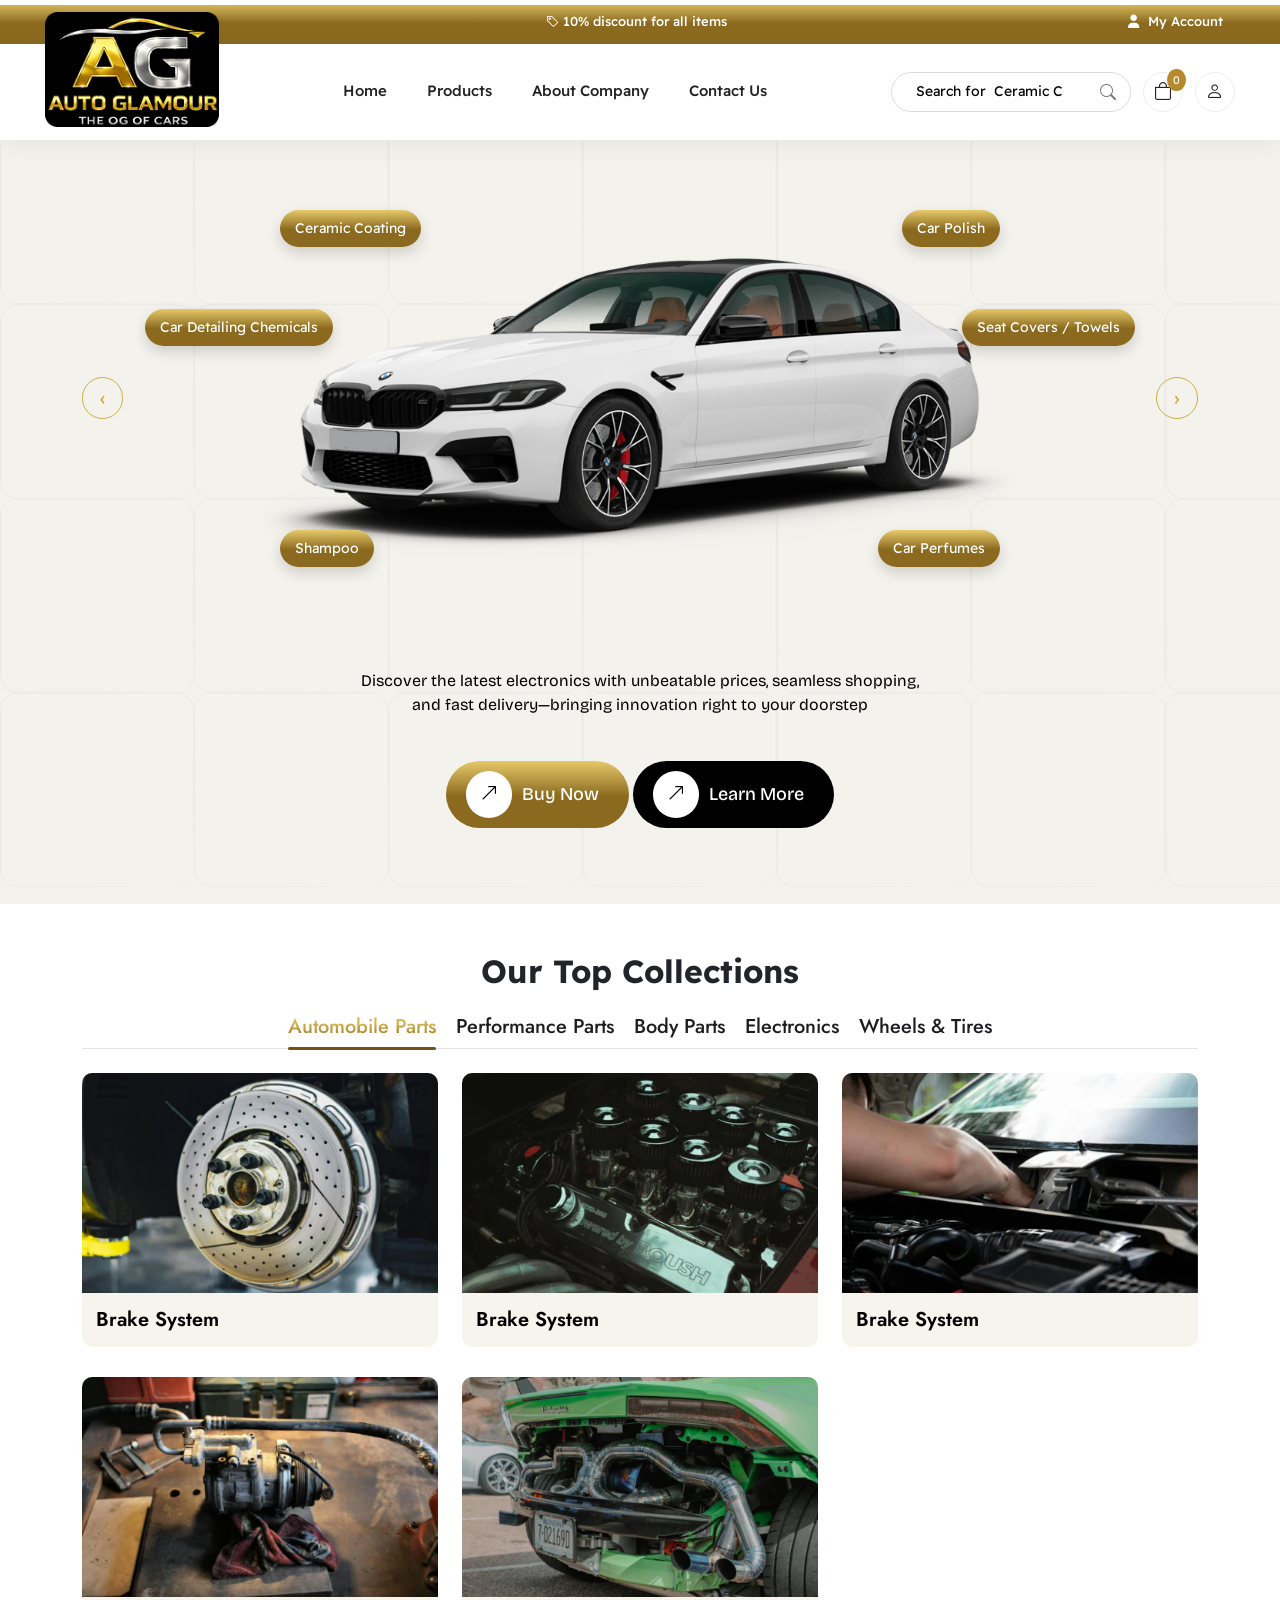
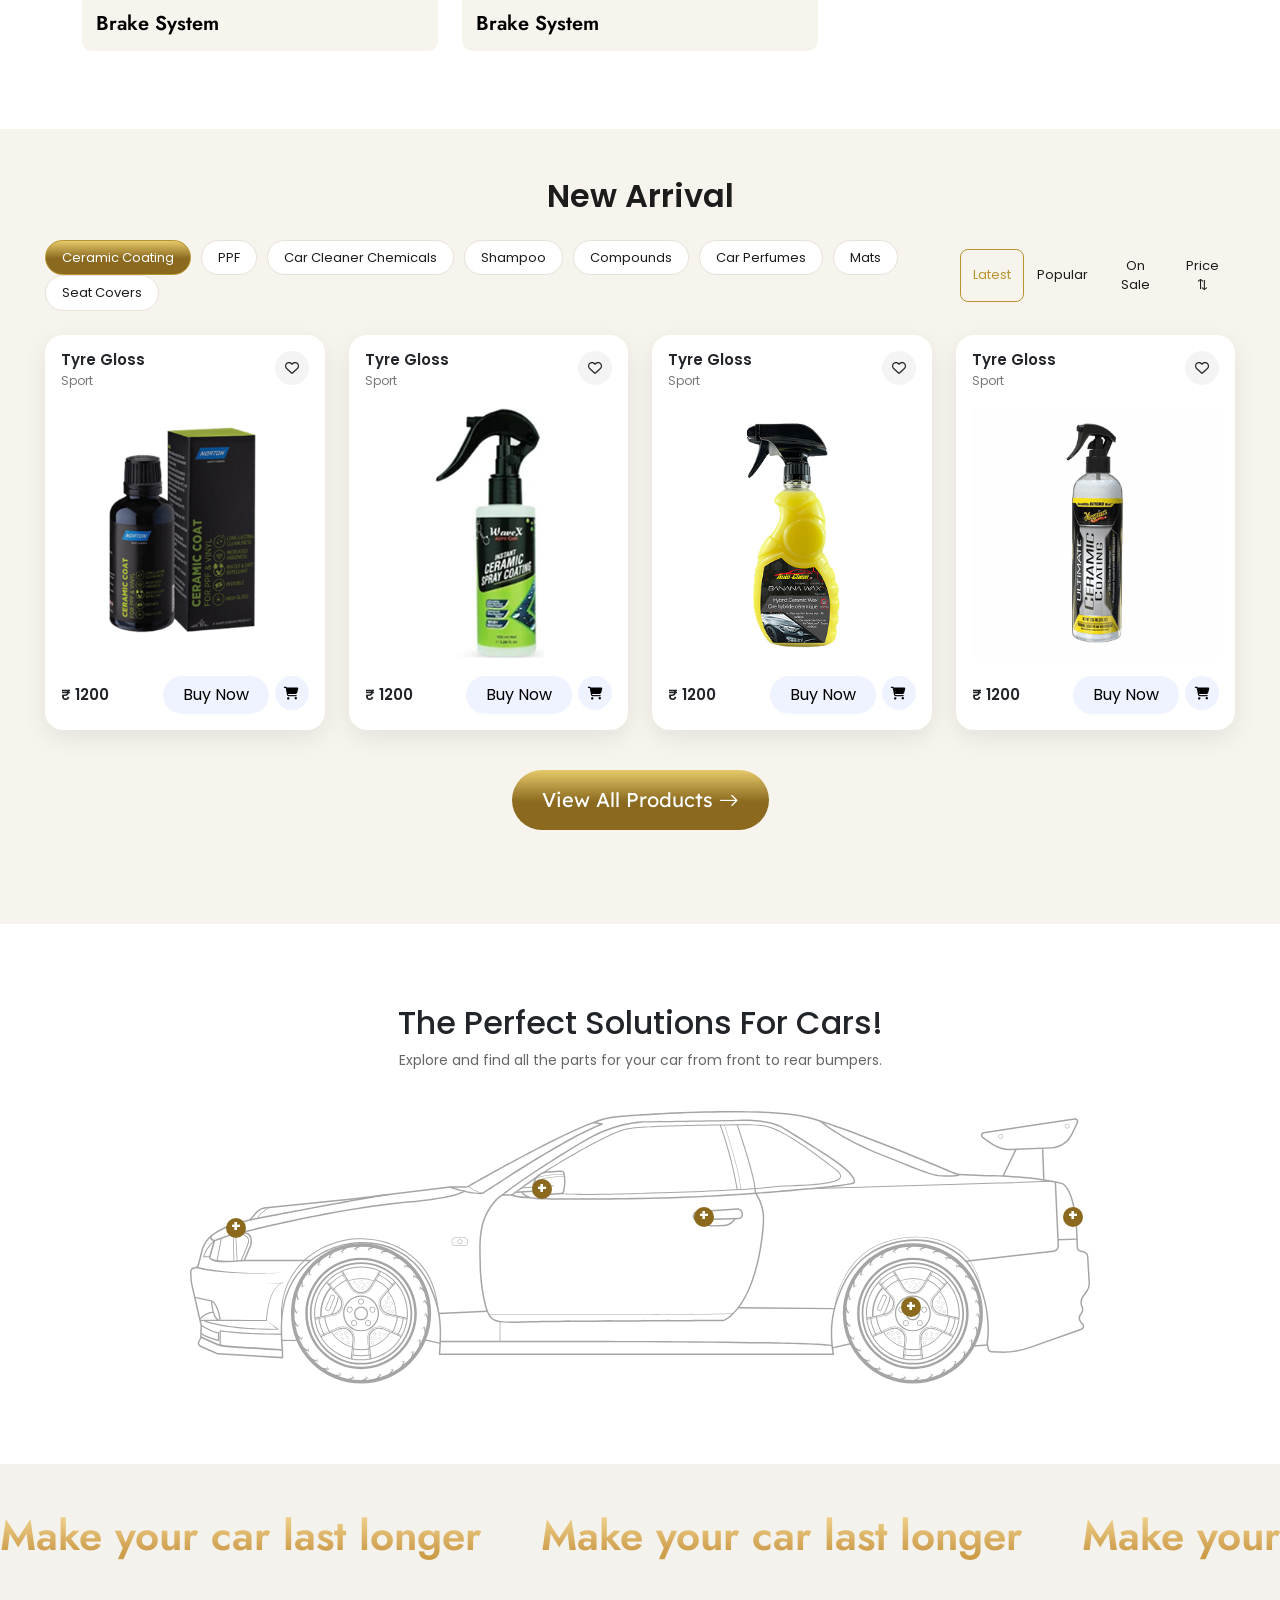
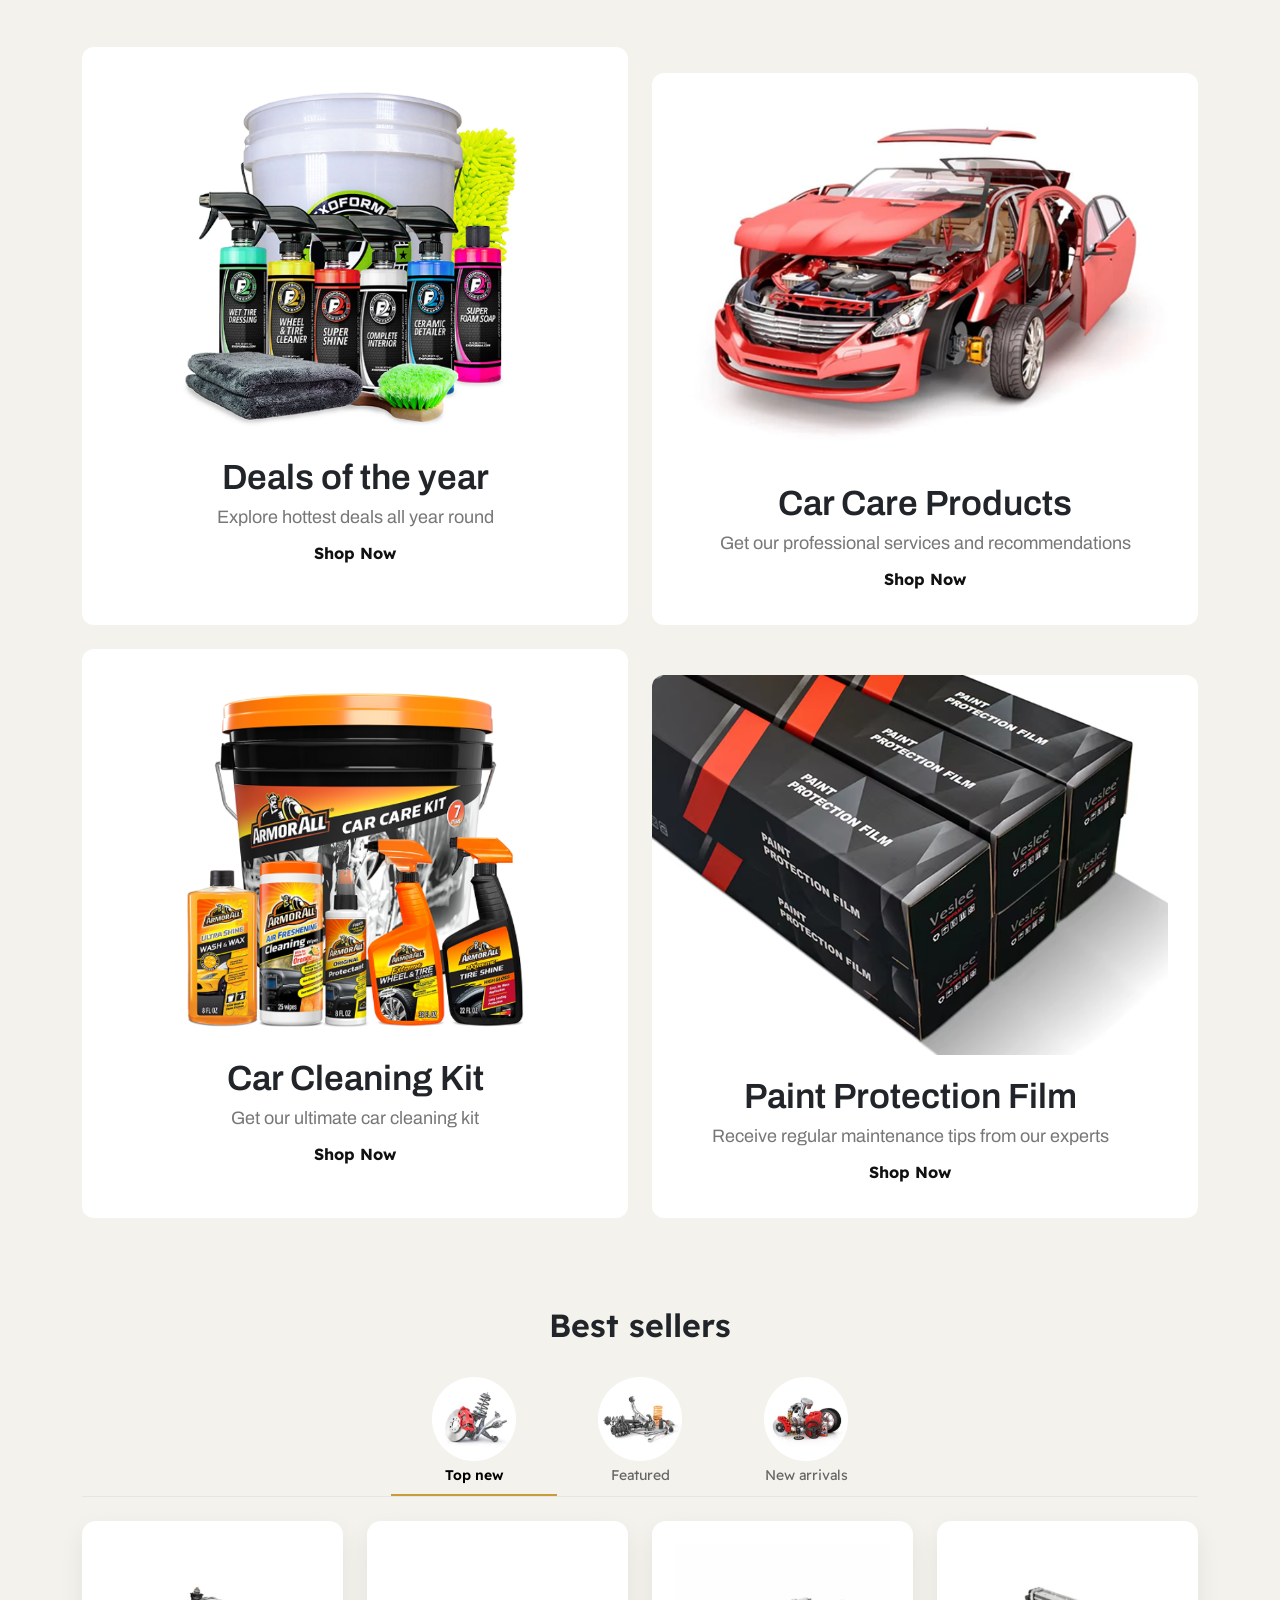
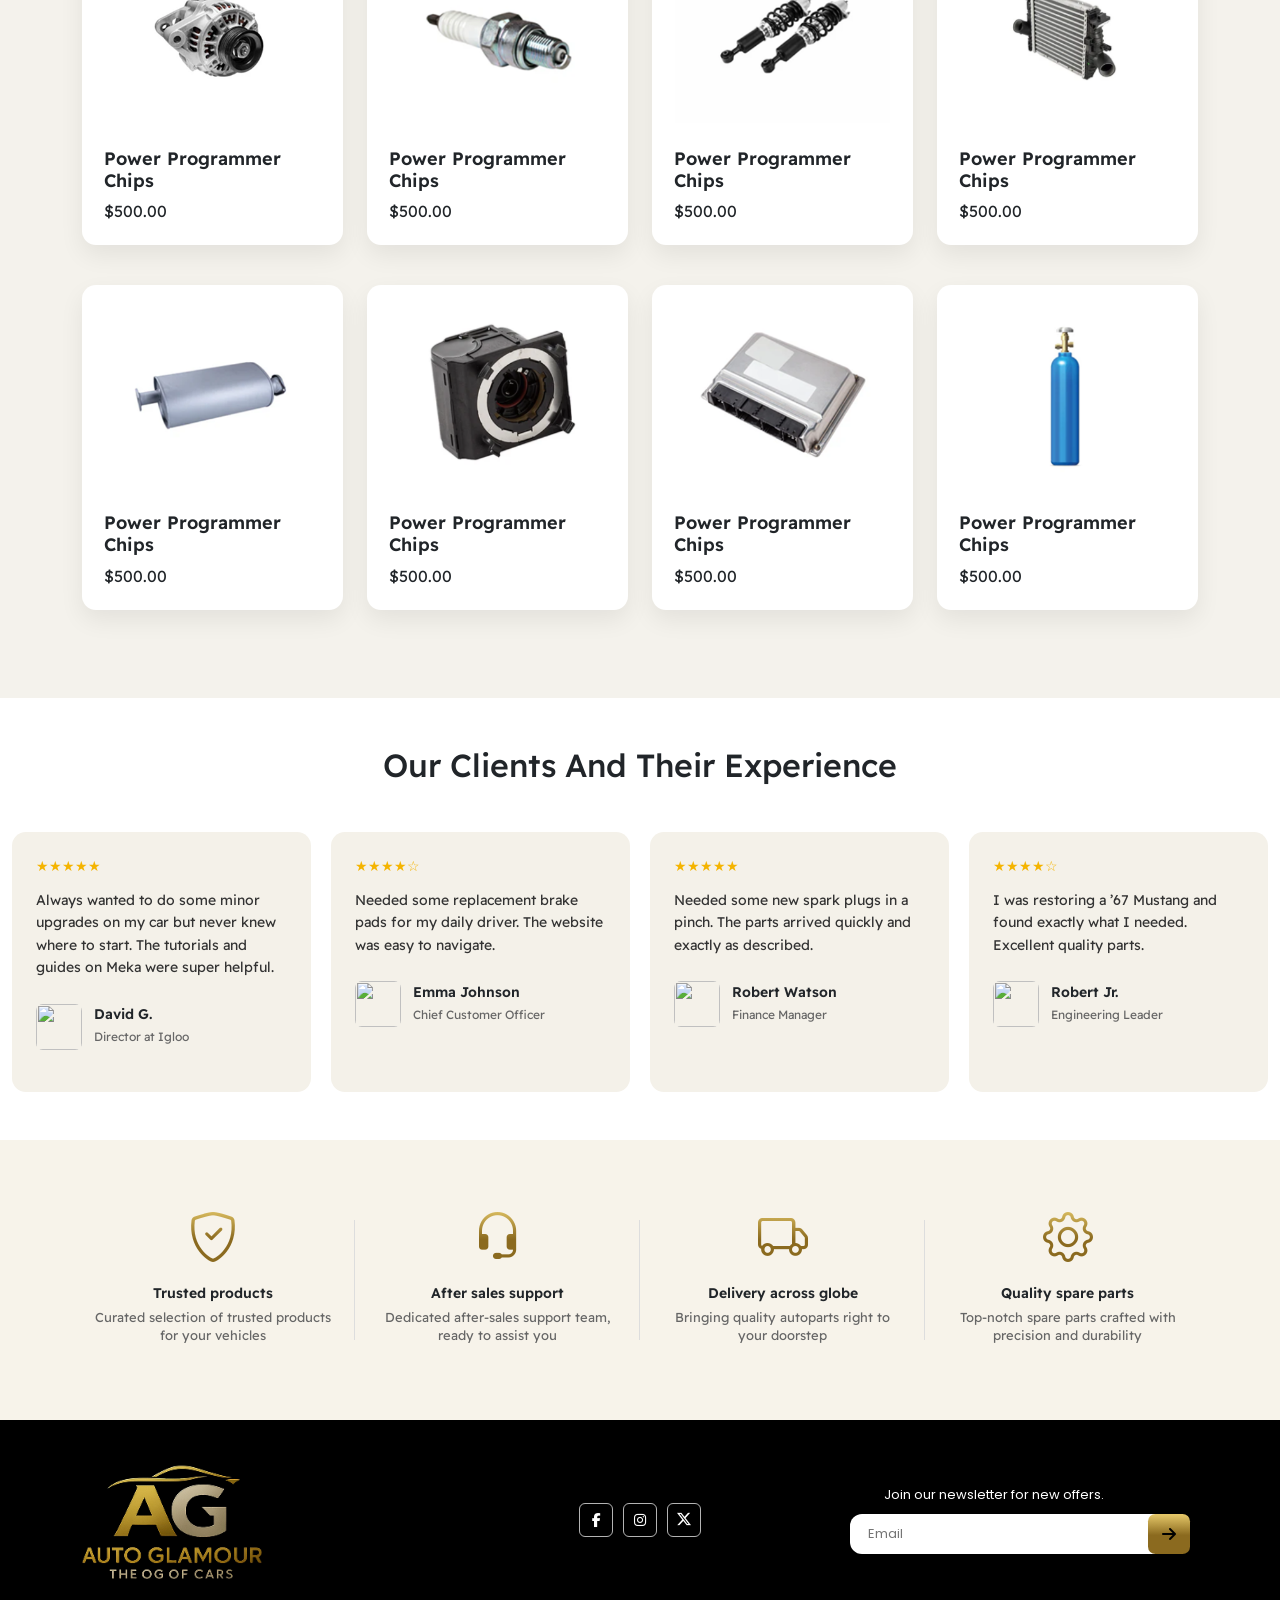
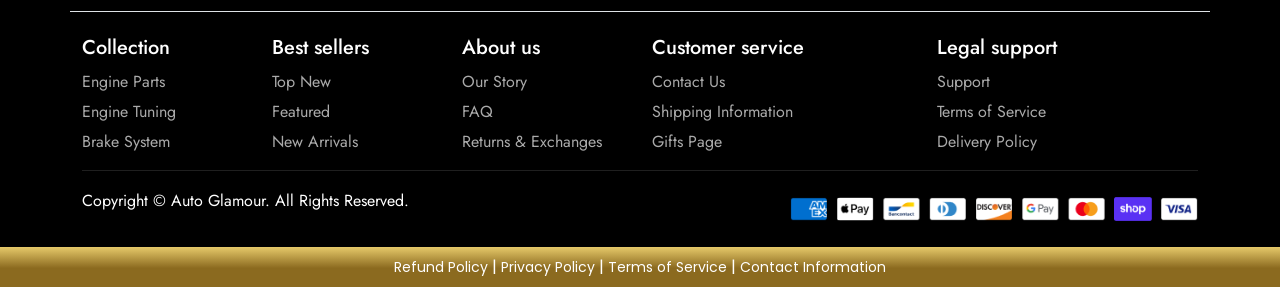
==== commit dbbcef47: "fdghgfhfdgh" ====
--- a/index.html
+++ b/index.html
@@ -19,8 +19,7 @@
   <!-- Readex Pro -->
   <link rel="preconnect" href="https://fonts.googleapis.com">
   <link rel="preconnect" href="https://fonts.gstatic.com" crossorigin>
-  <link
-    href="https://fonts.googleapis.com/css2?family=Anek+Bangla:wght@100..800&family=Archivo:ital,wght@0,100..900;1,100..900&family=Bai+Jamjuree:ital,wght@0,200;0,300;0,400;0,500;0,600;0,700;1,200;1,300;1,400;1,500;1,600;1,700&family=Barlow:ital,wght@0,100;0,200;0,300;0,400;0,500;0,600;0,700;0,800;0,900;1,100;1,200;1,300;1,400;1,500;1,600;1,700;1,800;1,900&family=Bebas+Neue&family=Bricolage+Grotesque:opsz,wght@12..96,200..800&family=Figtree:ital,wght@0,300..900;1,300..900&family=Great+Vibes&family=Inter:ital,opsz,wght@0,14..32,100..900;1,14..32,100..900&family=Karla:ital,wght@0,200..800;1,200..800&family=League+Spartan:wght@100..900&family=Manrope:wght@200..800&family=Michroma&family=Montserrat:ital,wght@0,100..900;1,100..900&family=Oswald:wght@200..700&family=Oxanium:wght@200..800&family=PT+Sans+Caption:wght@400;700&family=Parisienne&family=Phetsarath:wght@400;700&family=Playfair+Display:ital,wght@0,400..900;1,400..900&family=Playfair:ital,opsz,wght@0,5..1200,300..900;1,5..1200,300..900&family=Poppins:ital,wght@0,100;0,200;0,300;0,400;0,500;0,600;0,700;0,800;0,900;1,100;1,200;1,300;1,400;1,500;1,600;1,700;1,800;1,900&family=Questrial&family=Racing+Sans+One&family=Readex+Pro:wght@160..700&family=Roboto:ital,wght@0,100..900;1,100..900&family=Sacramento&family=Source+Sans+3:ital,wght@0,200..900;1,200..900&family=Space+Grotesk:wght@300..700&display=swap"
+  <link  href="https://fonts.googleapis.com/css2?family=Anek+Bangla:wght@100..800&family=Archivo:ital,wght@0,100..900;1,100..900&family=Bai+Jamjuree:ital,wght@0,200;0,300;0,400;0,500;0,600;0,700;1,200;1,300;1,400;1,500;1,600;1,700&family=Barlow:ital,wght@0,100;0,200;0,300;0,400;0,500;0,600;0,700;0,800;0,900;1,100;1,200;1,300;1,400;1,500;1,600;1,700;1,800;1,900&family=Bebas+Neue&family=Bricolage+Grotesque:opsz,wght@12..96,200..800&family=Figtree:ital,wght@0,300..900;1,300..900&family=Great+Vibes&family=Inter:ital,opsz,wght@0,14..32,100..900;1,14..32,100..900&family=Karla:ital,wght@0,200..800;1,200..800&family=League+Spartan:wght@100..900&family=Manrope:wght@200..800&family=Michroma&family=Montserrat:ital,wght@0,100..900;1,100..900&family=Oswald:wght@200..700&family=Oxanium:wght@200..800&family=PT+Sans+Caption:wght@400;700&family=Parisienne&family=Phetsarath:wght@400;700&family=Playfair+Display:ital,wght@0,400..900;1,400..900&family=Playfair:ital,opsz,wght@0,5..1200,300..900;1,5..1200,300..900&family=Poppins:ital,wght@0,100;0,200;0,300;0,400;0,500;0,600;0,700;0,800;0,900;1,100;1,200;1,300;1,400;1,500;1,600;1,700;1,800;1,900&family=Questrial&family=Racing+Sans+One&family=Readex+Pro:wght@160..700&family=Roboto:ital,wght@0,100..900;1,100..900&family=Sacramento&family=Source+Sans+3:ital,wght@0,200..900;1,200..900&family=Space+Grotesk:wght@300..700&display=swap"
     rel="stylesheet">
 
   <!-- Fredoka -->
--- a/css/style.css
+++ b/css/style.css
@@ -1,21 +1,30 @@
 body {
   font-family: 'Readex Pro';
 }
-
-/* Default: mobile first → NOT sticky */
+.sec-mobilelogo{
+  display: none;
+}
+
+/* ===== FORCE STICKY ON ALL DEVICES ===== */
+html, body {
+  overflow-x: hidden;
+  overflow-y: visible !important;
+}
+
+/* default */
 #header-file {
-  position: static;
-}
-
-/* Desktop & tablet only */
-@media (min-width: 992px) {
-  #header-file {
-    position: sticky;
-    top: 0;
-    z-index: 9999;
-    background: #fff;
-  }
-}
+  position: fixed;          
+  top: 0;
+  left: 0;
+  width: 100%;
+  z-index: 99999;
+  background: #fff;
+}
+
+body {
+  padding-top: 110px;
+}
+
 
 /* <!--scroll progress bar --> */
 .header {
@@ -216,6 +225,9 @@
 .car-image {
   width: 100%;
   height: auto;
+}
+.seccarhero .owl-dots {
+    display: none;
 }
 
 .label {
@@ -1324,22 +1336,21 @@
 
 
 /* footer */
-/* FOOTER */
 .ag-footer {
   background: #000;
   color: #bcbcbc;
   padding-top: 40px;
+  padding-left: 0;
+  padding-right: 0;
   font-family: 'Poppins', sans-serif;
   position: relative;
   overflow: hidden;
 }
 
-/* logo */
 .footer-logo img {
   max-width: 180px;
 }
 
-/* social icons */
 .footer-social {
   display: flex;
   justify-content: center;
@@ -1361,7 +1372,6 @@
   text-decoration: none;
 }
 
-/* hover effect */
 .footer-social a:hover {
   border-color: #c9a33a;
   color: #c9a33a;
@@ -1369,9 +1379,6 @@
   transform: translateY(-2px);
 }
 
-
-/* newsletter */
-/* Text */
 .newsletter-text {
   color: #fff;
   font-size: 13px;
@@ -1380,7 +1387,6 @@
   margin-bottom: 10px;
 }
 
-/* Wrapper center */
 .newsletter-form {
   display: flex;
   justify-content: center;
@@ -1389,7 +1395,6 @@
   margin: 0 auto;
 }
 
-/* Input */
 .newsletter-form input {
   flex: 1;
   height: 40px;
@@ -1402,12 +1407,10 @@
   color: #333;
 }
 
-/* Button */
 .newsletter-form button {
   width: 42px;
   height: 40px;
   margin-left: -42px;
-  /* overlap like image */
   border: none;
   border-radius: 18%;
   background: #8B6A1F;
@@ -1421,18 +1424,15 @@
   transition: 0.3s ease;
 }
 
-/* Hover glow */
 .newsletter-form button:hover {
   box-shadow: 0 0 15px rgba(201, 163, 58, 0.9);
   transform: translateX(2px);
 }
 
-/* divider */
 .footer-border {
   border-color: #1f1f1f;
 }
 
-/* links */
 .footer-links h6 {
   font-family: 'Jost';
   color: #fff;
@@ -1460,7 +1460,6 @@
   color: #c9a33a;
 }
 
-/* bottom */
 .footer-bottom {
   display: flex;
   justify-content: space-between;
@@ -1479,7 +1478,6 @@
   margin-left: 6px;
 }
 
-/* gold strip */
 .gold-strip {
  background: #8B6A1F;
   background: linear-gradient(0deg, rgba(139, 106, 31, 1) 47%, rgba(230, 201, 106, 1) 100%);
--- a/css/responsive.css
+++ b/css/responsive.css
@@ -15,11 +15,44 @@
 }
 
 @media only screen and (max-width:768px) {
+  .sec-mobilelogo {
+    display: block;
+    width: 75%;
+  }
+
+  .sec-mobilelogo img {
+    width: 90%;
+    height: 53px;
+  }
+
+  .secpadlrlf {
+    padding: 0px 15px;
+    background: #000;
+  }
+
+
+  .sec-desktoplogo {
+    display: none;
+  }
+
+  .header {
+    display: none;
+  }
+
+  .top-strip {
+    display: none;
+  }
+
+  .nav-logo {
+    height: 70px;
+    margin-top: 0px;
+  }
 
   .label {
     position: static !important;
     margin: 6px;
     display: inline-block;
+        padding: 3px 15px;
   }
 
   .car-container {
@@ -32,11 +65,12 @@
     justify-content: center;
     margin-top: 20px;
   }
+
   .label a {
     color: #fff;
     text-decoration: none;
     font-size: 11px;
-}
+  }
 
   .car-container {
     margin: 0px;
@@ -44,25 +78,126 @@
   }
 
   .secbbthero a {
-    padding: 16px 10px 16px 10px;
-  }
-    .secbbthero .secntheb2 {
-    padding: 16px 10px 16px 10px;
-  }
-
-
-
-}
+          padding: 5px 20px 5px 5px;
+  }
+
+  .secbbthero .secntheb2 {
+              padding: 5px 20px 5px 5px;
+  }
+.car-solution {
+    padding: 0px 0px 80px 0px;
+
+}
+.topon2 {
+    left: 53px;
+}
+}
+
 /* -------992px--------- */
 @media only screen and (max-width:992px) {
- 
+  .secpadlrlf {
+    padding: 0px 15px;
+    background: #000;
+  }
+
+  button.navbar-toggler {
+    border: 2px solid #8B6A1F;
+  }
+
+  body {
+    padding-top: 80px;
+  }
+
+  .navbar-toggler {
+    border-color: #8B6A1F;
+  }
+
+  .navbar-toggler-icon {
+    background-image: url("data:image/svg+xml,%3Csvg xmlns='http://www.w3.org/2000/svg' viewBox='0 0 30 30'%3E%3Cpath stroke='rgba(139,106,31,1)' stroke-linecap='round' stroke-miterlimit='10' stroke-width='2' d='M4 7h22M4 15h22M4 23h22'/%3E%3C/svg%3E");
+  }
+
+  /* ===== MOBILE BOTTOM FIXED NAV ===== */
+  .mobile-bottom-nav {
+    position: fixed;
+    bottom: 0;
+    left: 0;
+    width: 100%;
+    height: 60px;
+    background: #fff;
+    border-top: 1px solid #ddd;
+    z-index: 99999;
+  }
+
+  /* icons */
+  .mobile-bottom-nav i {
+    font-size: 20px;
+    color: #000;
+  }
+
+  /* search button clean */
+  .mobile-bottom-nav .btn {
+    background: none;
+    border: none;
+    padding: 0;
+  }
+
+  /* mobile scroll progress bar */
+  .header2 {
+    position: absolute;
+    top: -5px;
+    /* ⭐ nav ke upar chipke */
+    left: 0;
+    width: 100%;
+    z-index: 100000;
+    /* ⭐ icons se upar */
+  }
+
+  .progress-container2 {
+    background-color: #fff;
+    height: 5px;
+    width: 100%;
+  }
+
+  .progress-bar2 {
+    height: 5px;
+    width: 0%;
+    border-radius: 10px;
+    background: linear-gradient(90deg,
+        #D1CDCB 0%,
+        #161616 18%,
+        #8b6a1f 50%,
+        #e6c96a 100%);
+  }
+
+  .offcanvas-header {
+    background: #000;
+  }
+
+  .navbar-nav.justify-content-center.align-items-center.flex-grow-1.pe-3 {
+    align-items: flex-start !important;
+  }
+
+  .nav-link-custom {
+    font-size: 28px;
+    padding: 20px 20px !important;
+    border-bottom: 1px solid #eee;
+  }
+
+  ul.navbar-nav.mb-2.mb-xl-0 {
+    padding-top: 20px;
+    padding-left: 10px;
+  }
+}
+
+/* body space so content not hidden */
+@media (max-width: 1199px) {
+  body {
+    padding-bottom: 70px;
+  }
 }
 
 /* -------576px--------- */
-@media only screen and (max-width: 576px) {
-  
-}
+@media only screen and (max-width: 576px) {}
 
 /* -------480px--------- */
-@media only screen and (max-width:480px) {}
-
+@media only screen and (max-width:480px) {}
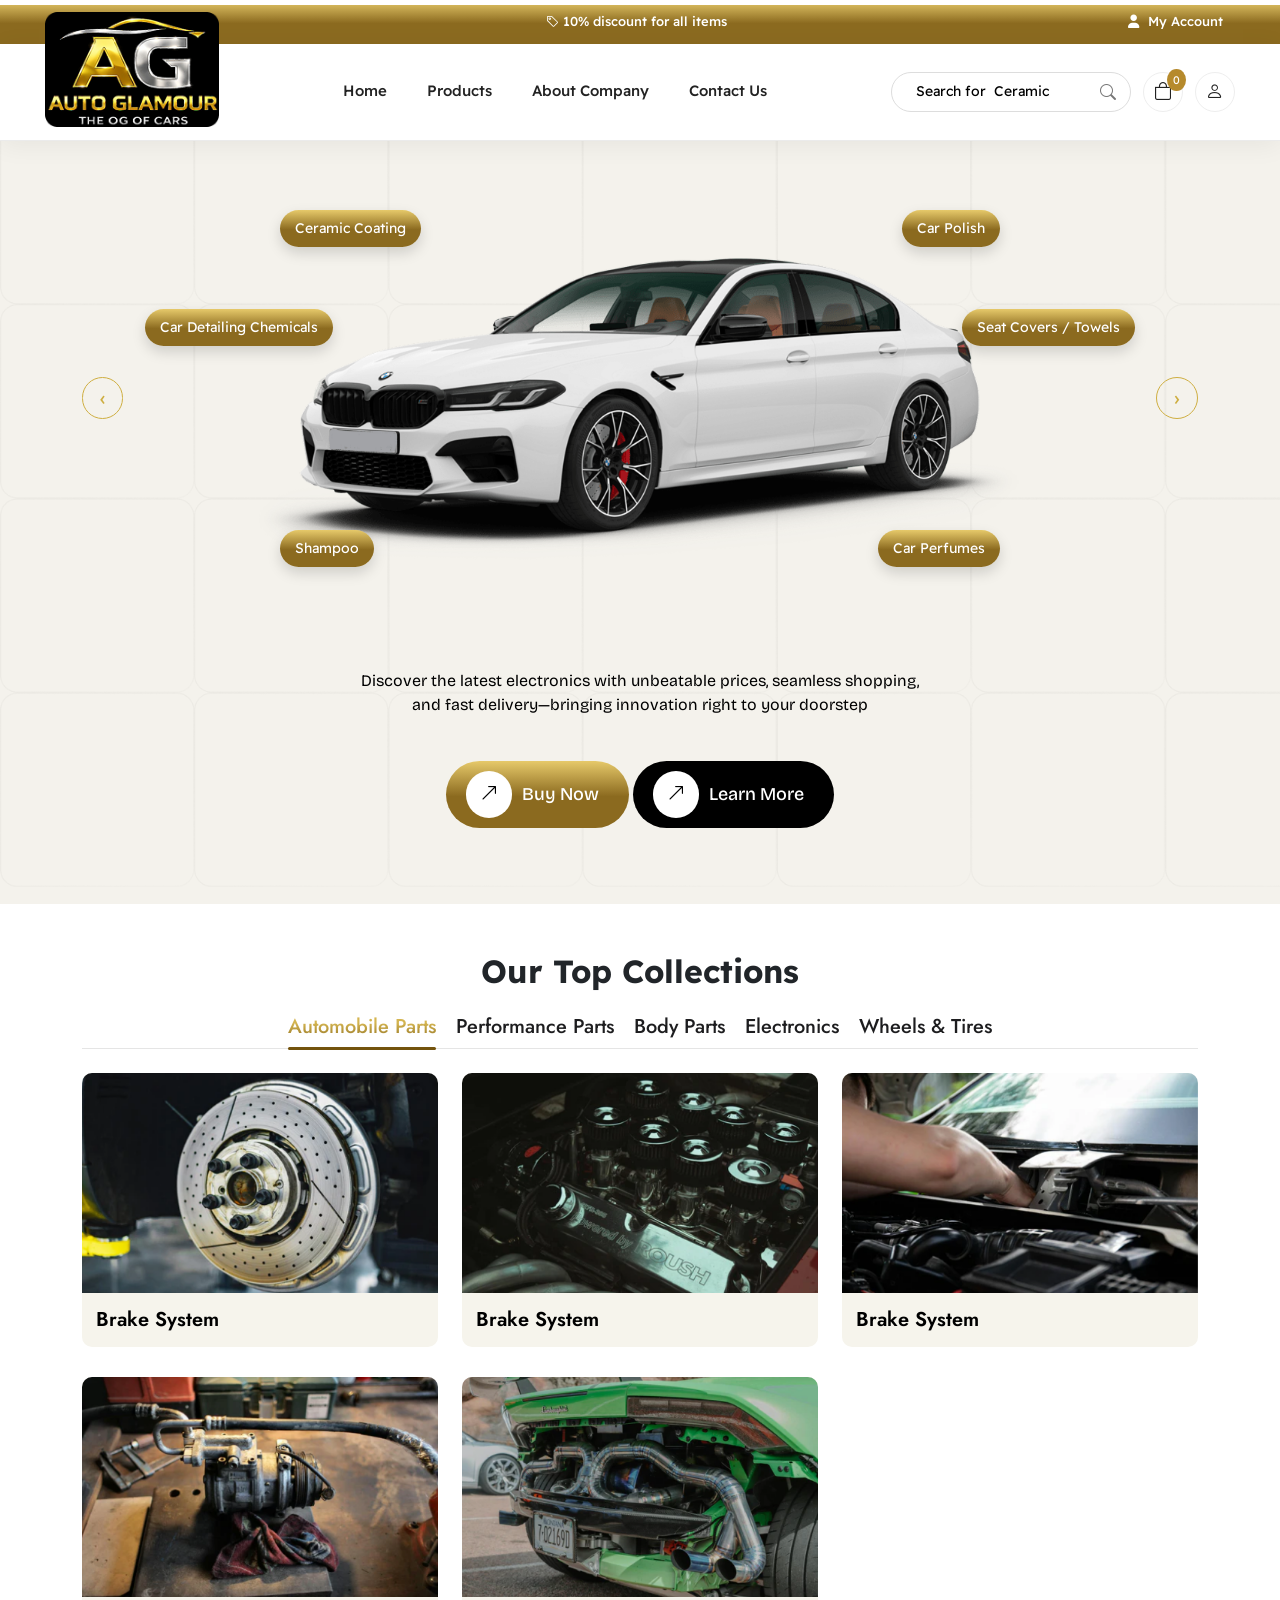
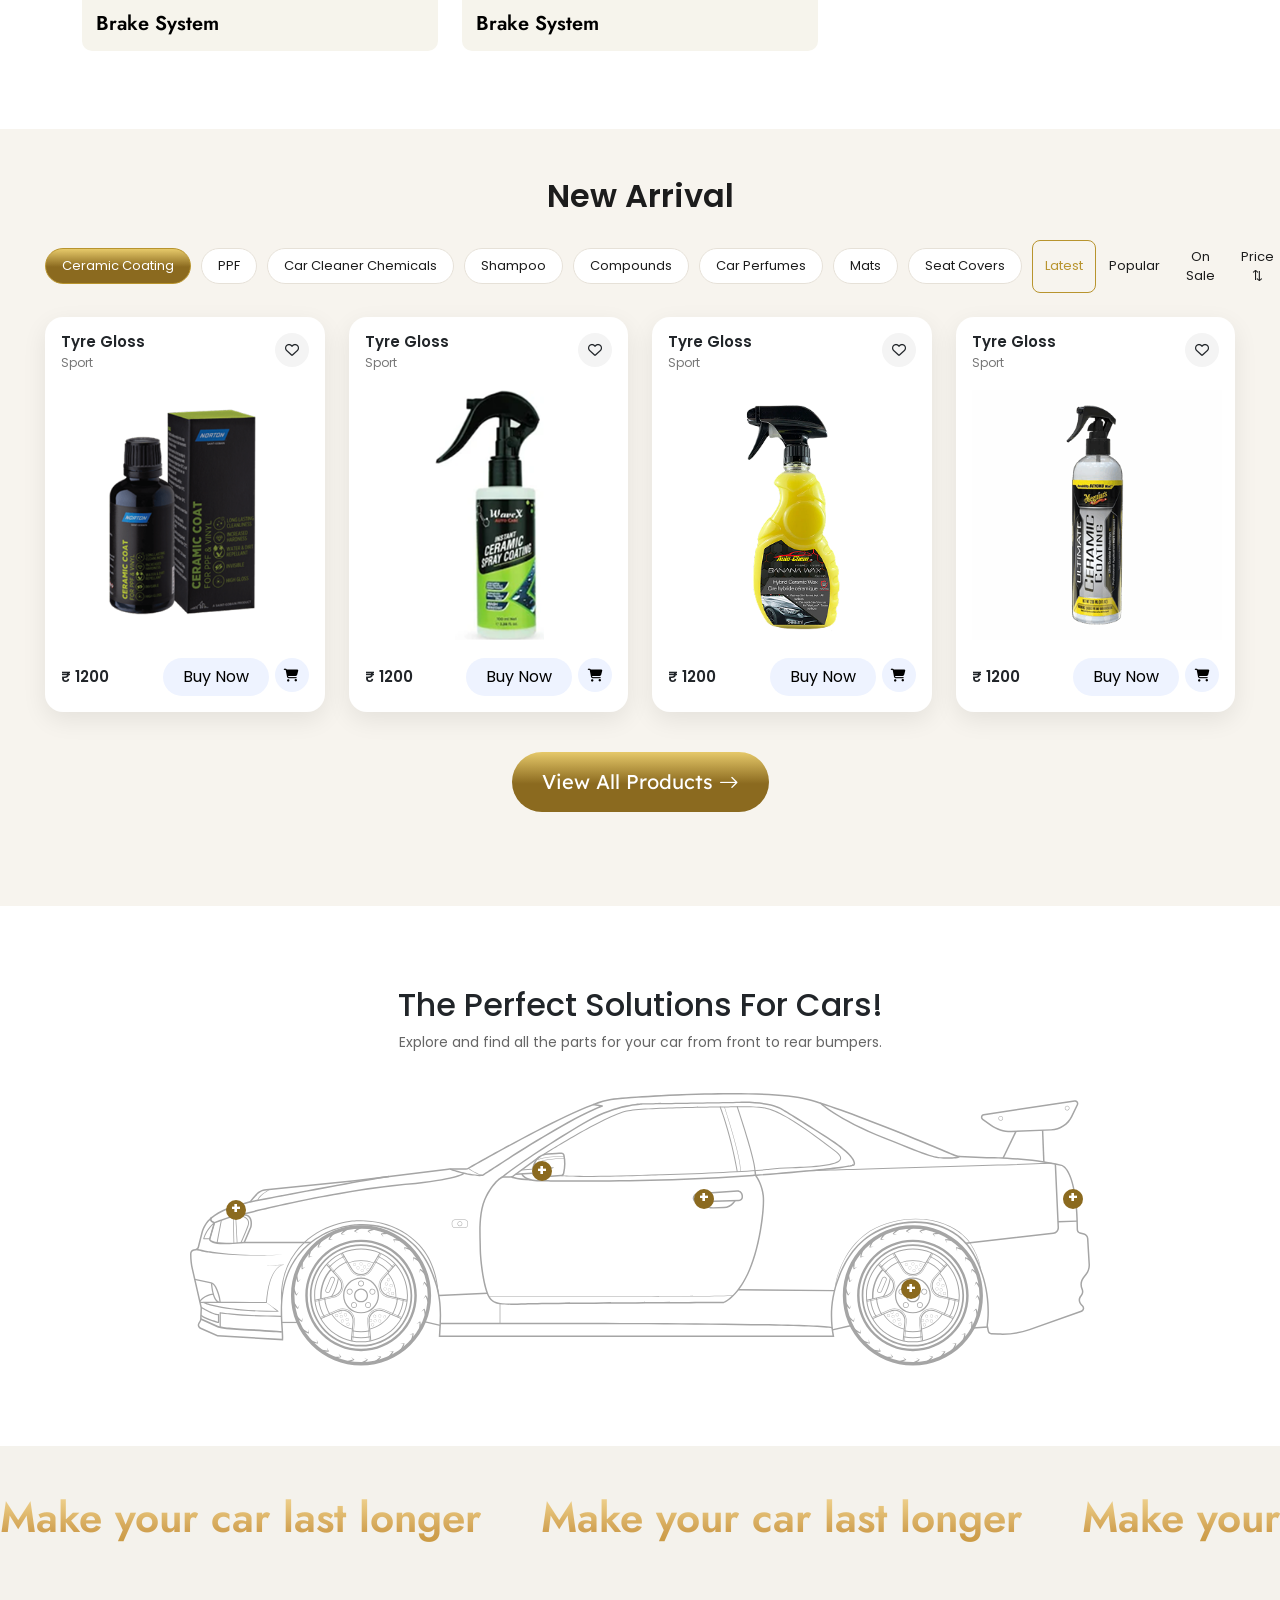
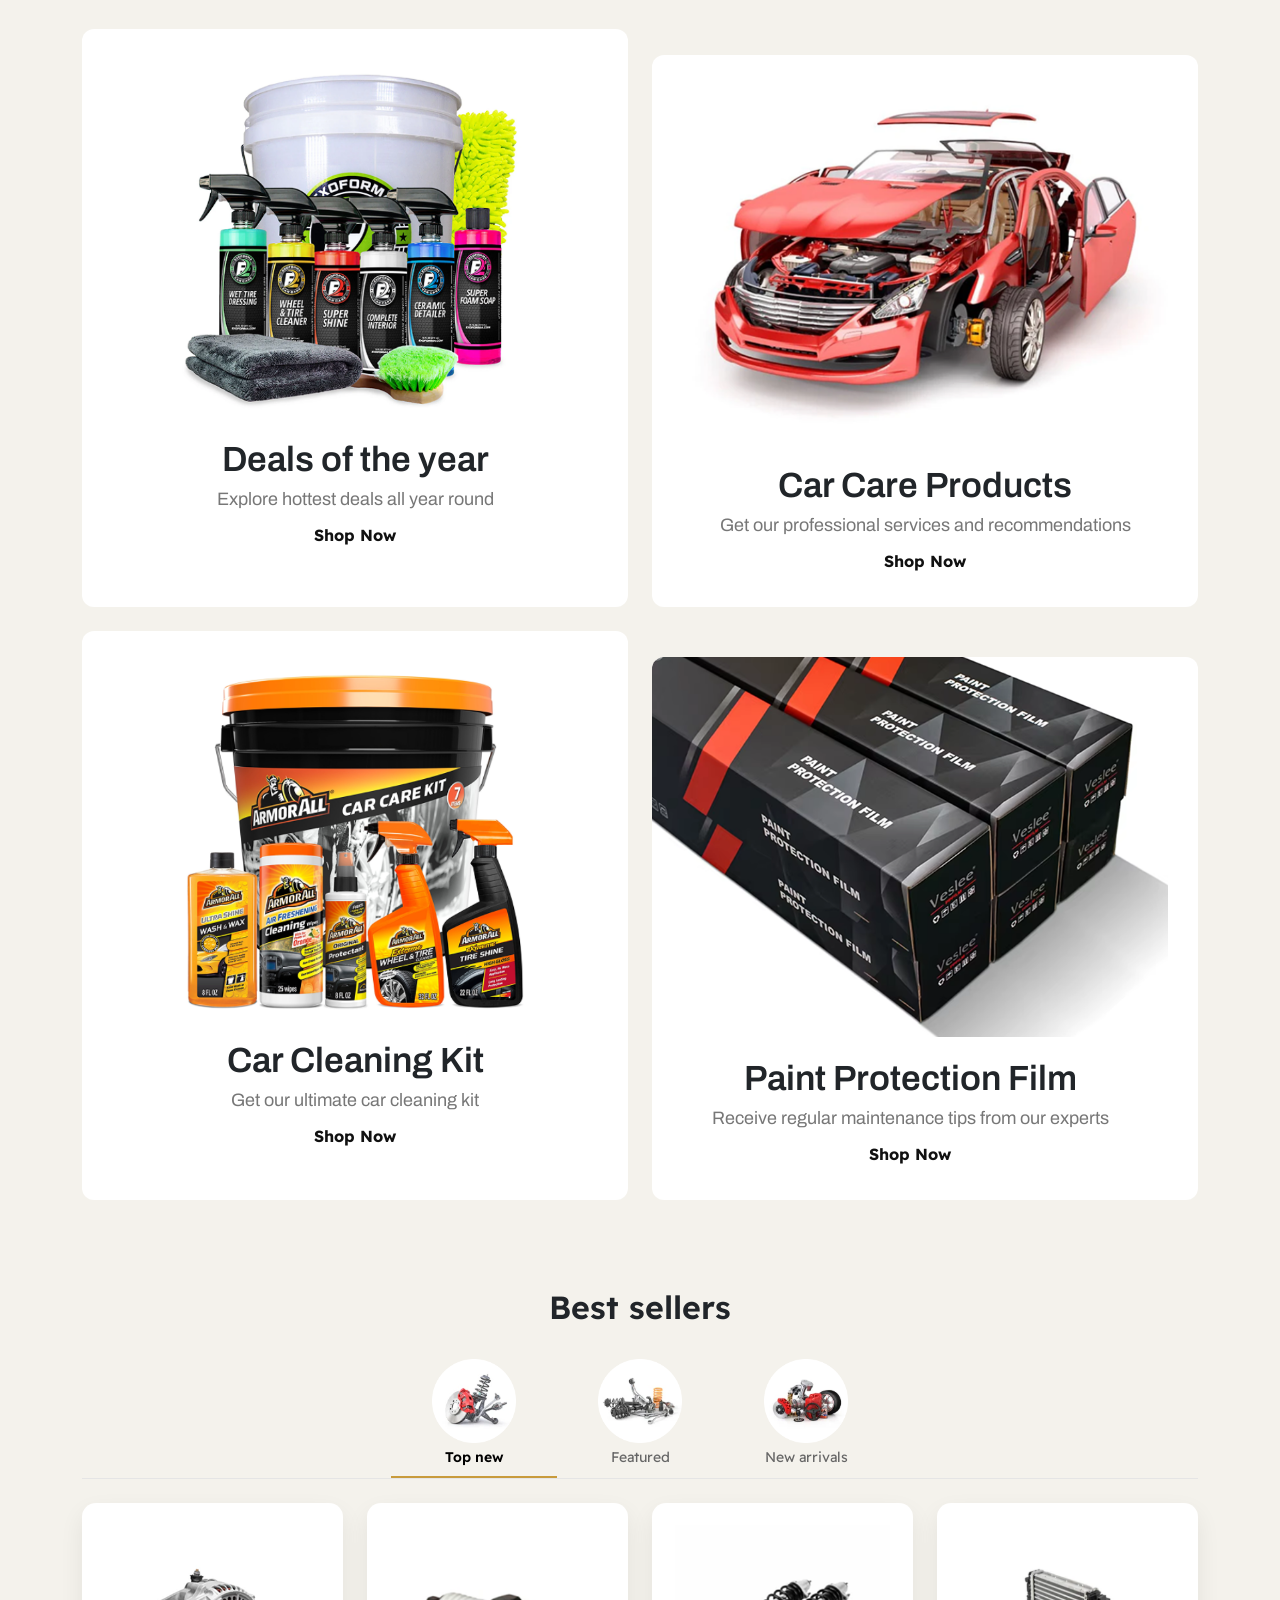
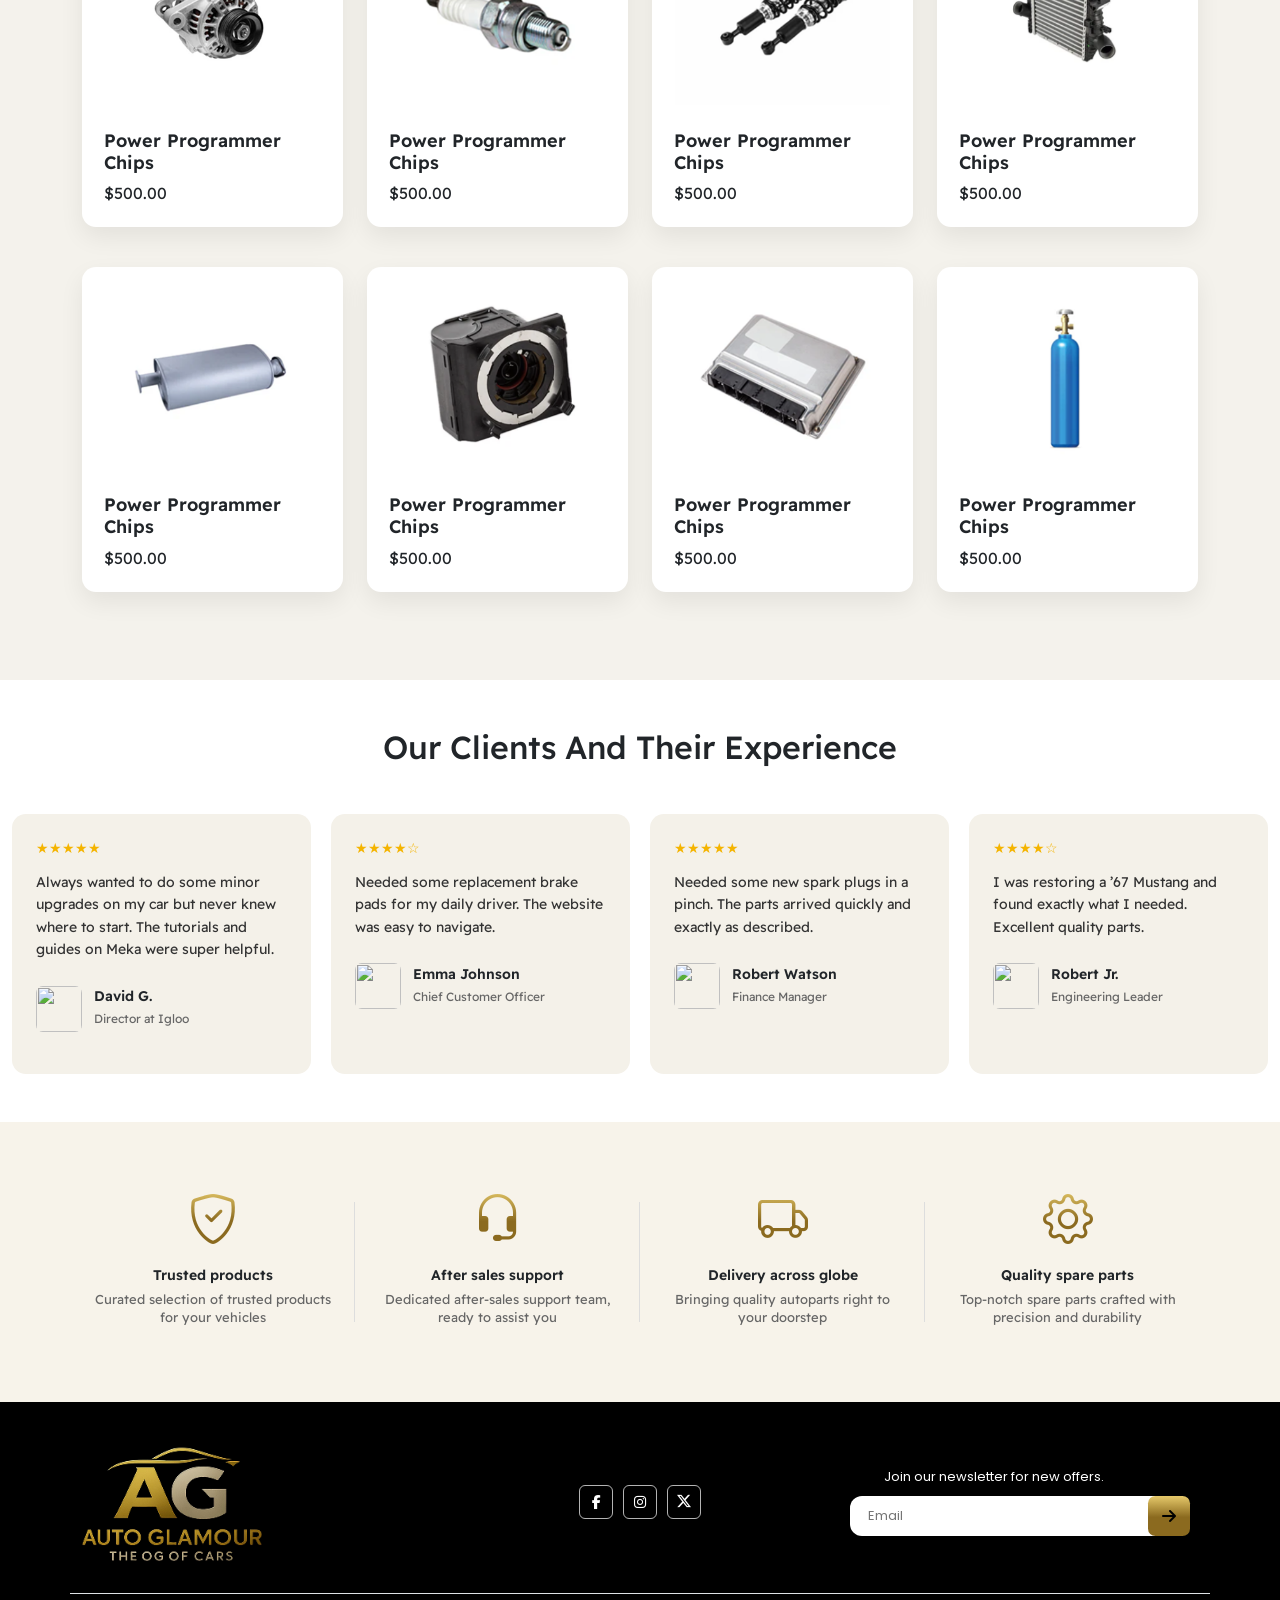
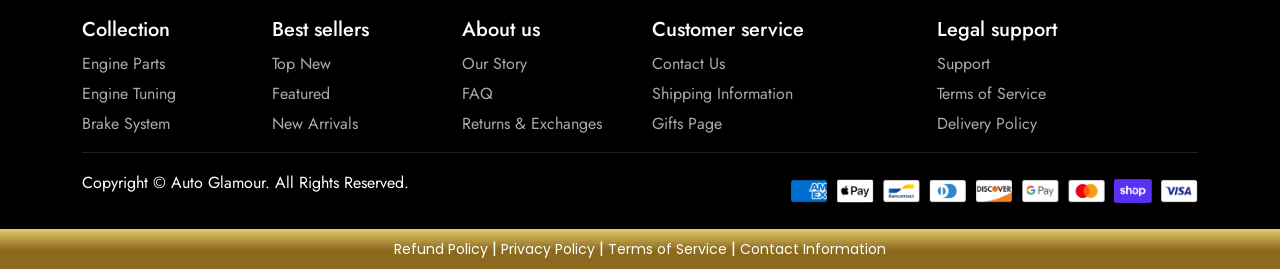
==== commit ce402c25: "fhdf" ====
--- a/index.html
+++ b/index.html
@@ -58,6 +58,7 @@
       <img src="images/dogloader.gif" alt="Loading..." class="loader-gif">
     </div>
   </div>
+  
   <!-- header -->
   <div include-html="header.html" id="header-file"></div>
 
--- a/css/responsive.css
+++ b/css/responsive.css
@@ -39,8 +39,24 @@
     display: none;
   }
 
-  .top-strip {
+  .secarrivalbg {
+    padding: 40px 10px;
+  }
+
+  .secmobino {
     display: none;
+  }
+
+  .product-img img {
+    width: 100%;
+    height: 160px;
+  }
+
+  .product-bottom {
+    display: flex;
+    justify-content: space-between;
+    align-items: flex-start;
+    flex-direction: column;
   }
 
   .nav-logo {
@@ -52,7 +68,7 @@
     position: static !important;
     margin: 6px;
     display: inline-block;
-        padding: 3px 15px;
+    padding: 3px 15px;
   }
 
   .car-container {
@@ -78,19 +94,31 @@
   }
 
   .secbbthero a {
-          padding: 5px 20px 5px 5px;
+    padding: 5px 20px 5px 5px;
   }
 
   .secbbthero .secntheb2 {
-              padding: 5px 20px 5px 5px;
-  }
-.car-solution {
-    padding: 0px 0px 80px 0px;
-
-}
-.topon2 {
+    padding: 5px 20px 5px 5px;
+  }
+
+  .car-solution {
+    padding: 50px 0px;
+
+  }
+  .seccarhero .owl-nav {  
+      top: -215px;   
+}
+.seccarhero button.owl-next , .seccarhero button.owl-prev {
+    font-size: 15px !important;
+    padding: 4px 13px !important;
+}
+  .btn-buy {
+    font-size: 14px;
+  }
+
+  .topon2 {
     left: 53px;
-}
+  }
 }
 
 /* -------992px--------- */
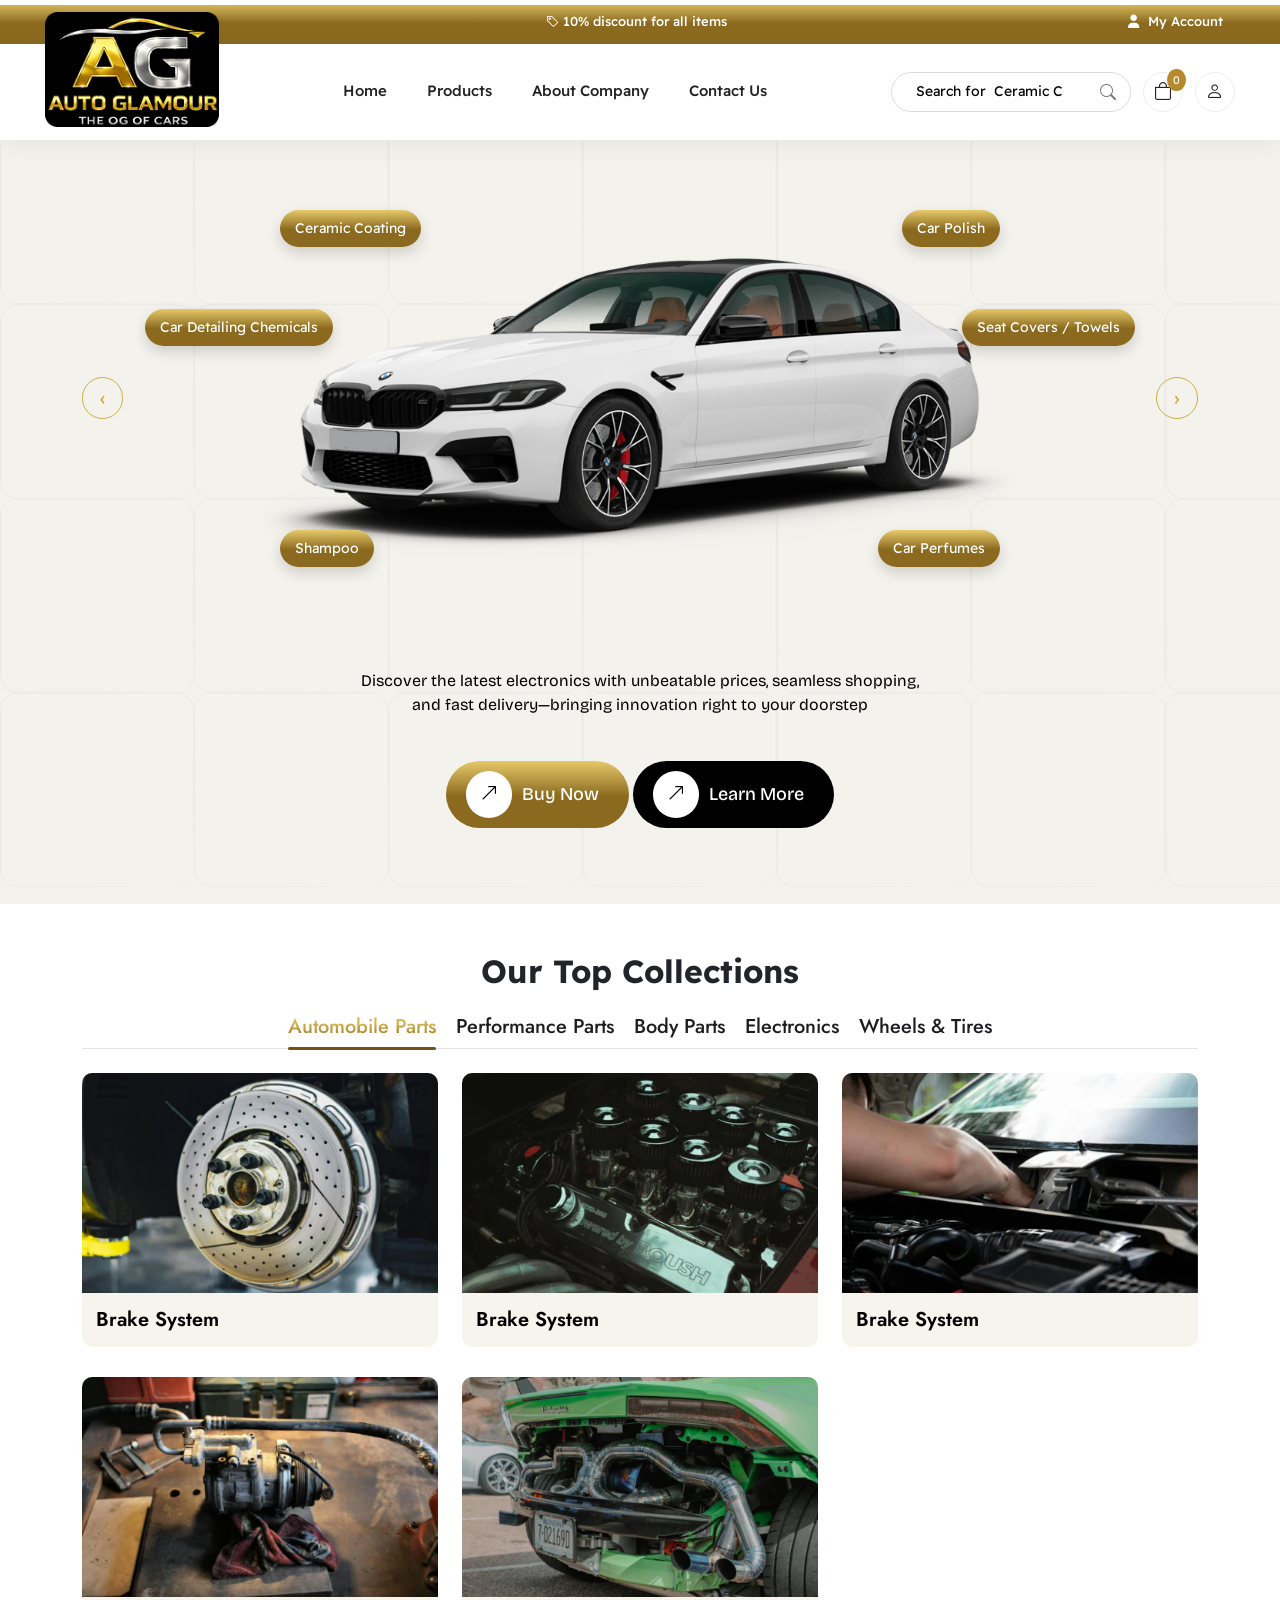
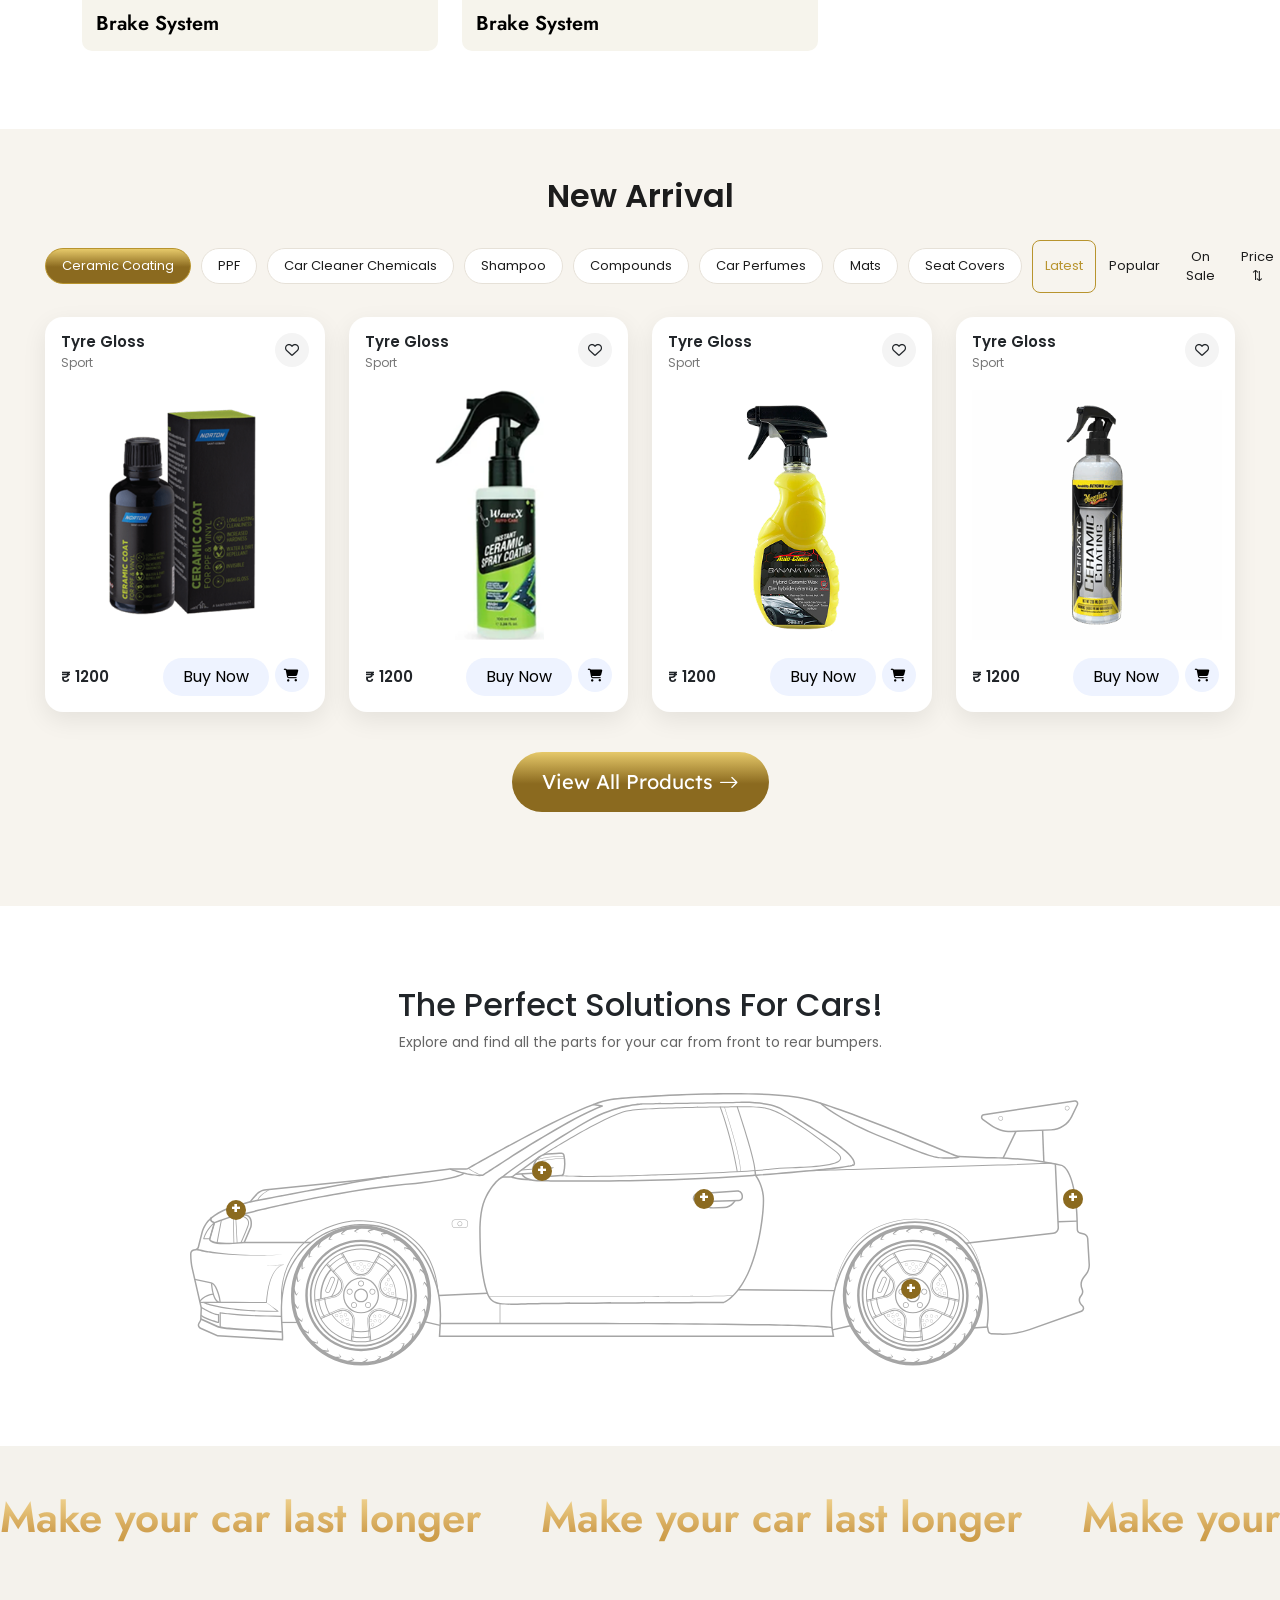
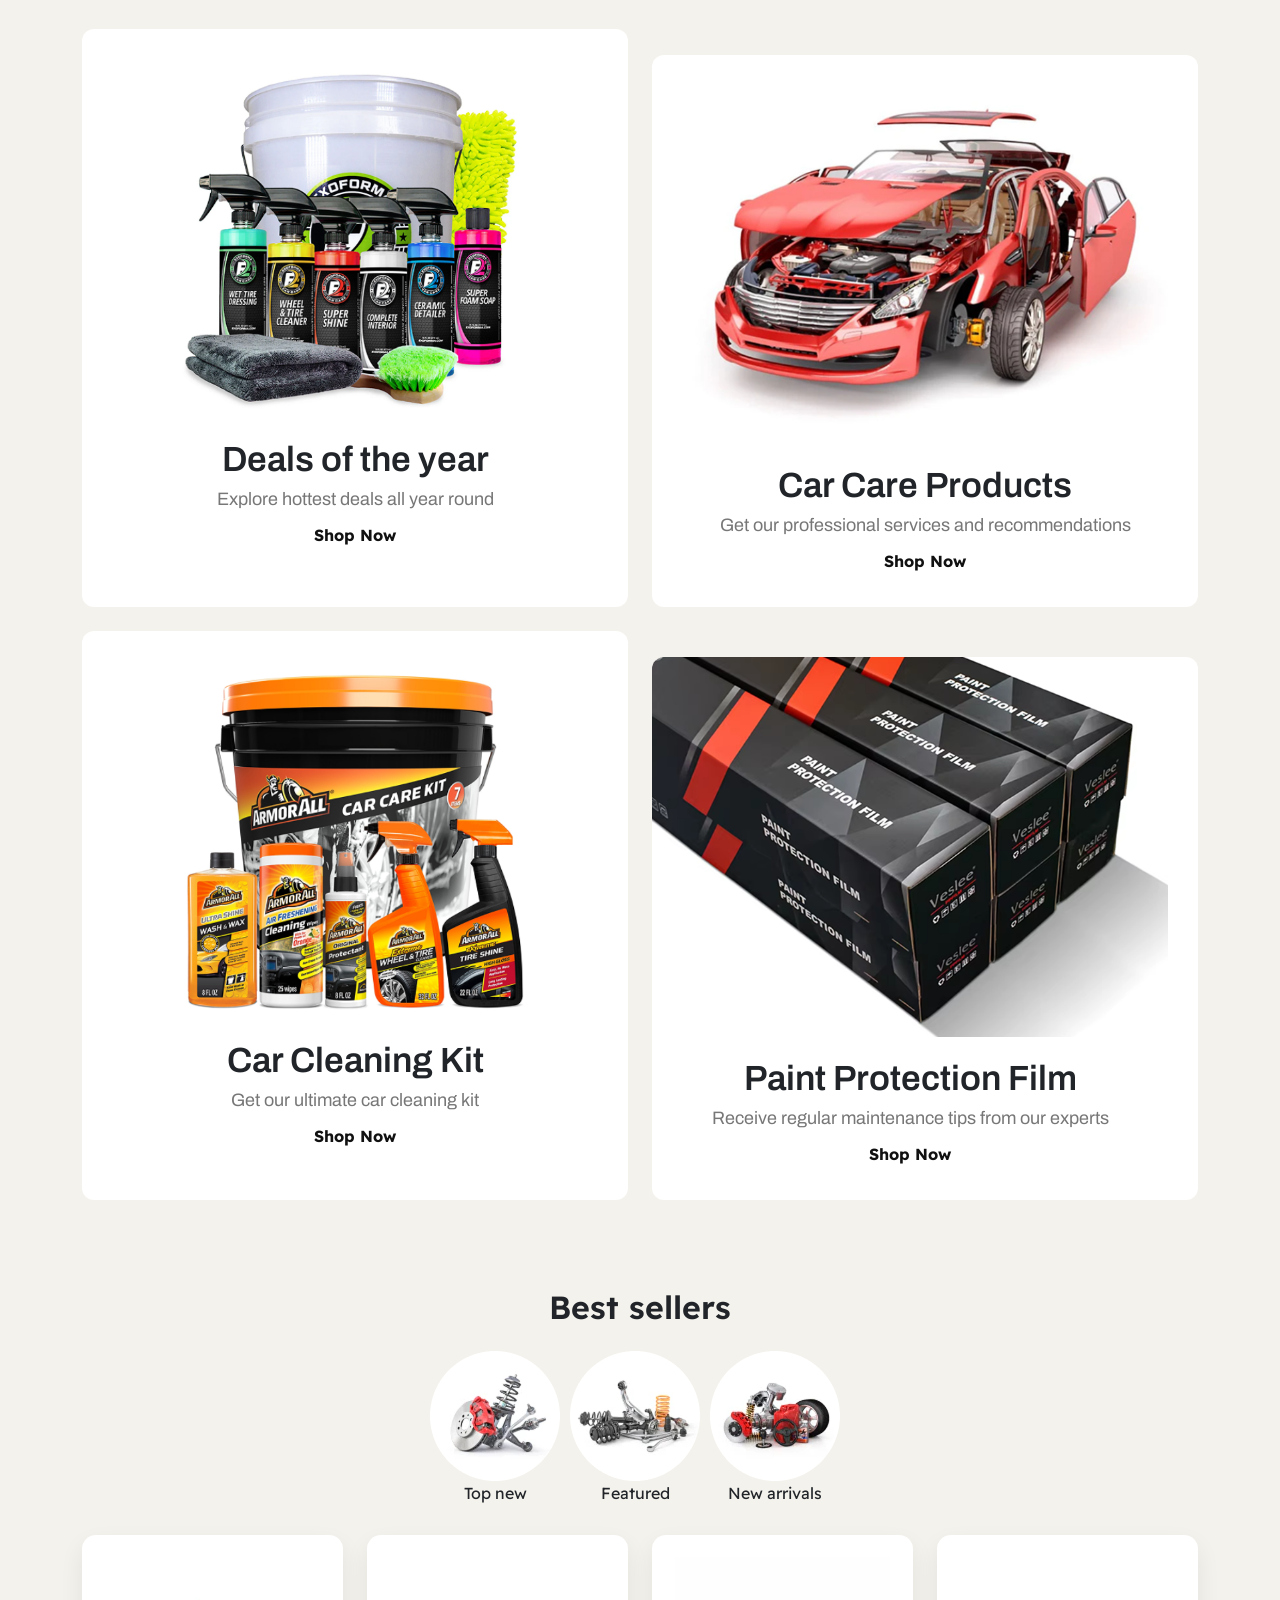
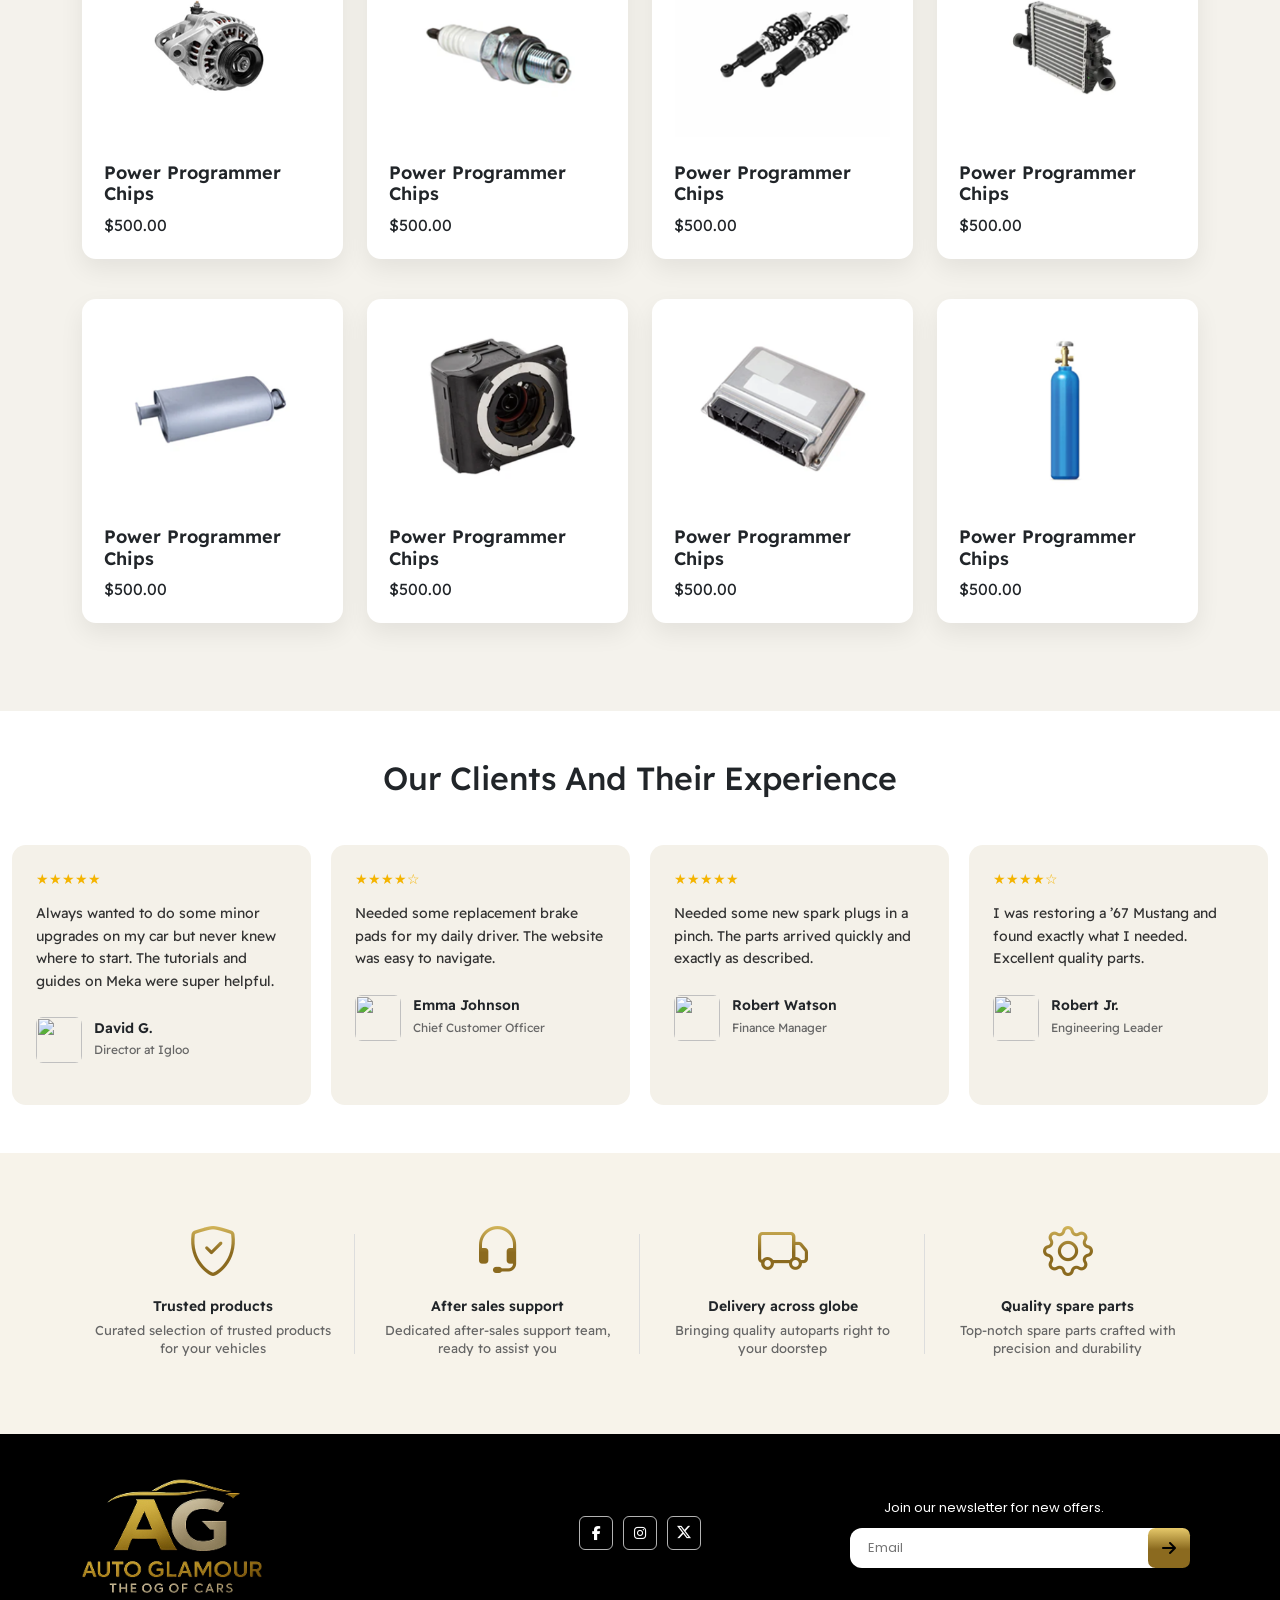
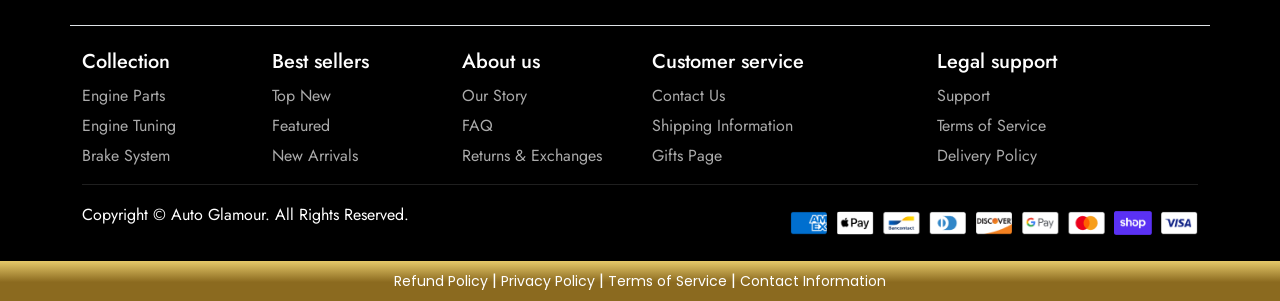
==== commit 97a0cdda: "fgj" ====
--- a/index.html
+++ b/index.html
@@ -58,7 +58,7 @@
       <img src="images/dogloader.gif" alt="Loading..." class="loader-gif">
     </div>
   </div>
-  
+
   <!-- header -->
   <div include-html="header.html" id="header-file"></div>
 
@@ -531,23 +531,31 @@
       <h2 class="text-center mb-4">Best sellers</h2>
 
 
-      <ul id="hbs-tabs" class="nav justify-content-center mb-4">
-        <li class="nav-item">
-          <button type="button" class="nav-link active" data-hbs-tab="hbs1">
-            <img src="images/sellersimg1.png" alt=""><br>Top new
-          </button>
-        </li>
-        <li class="nav-item">
-          <button type="button" class="nav-link" data-hbs-tab="hbs2">
-            <img src="images/sellersimg2.png" alt=""><br>Featured
-          </button>
-        </li>
-        <li class="nav-item">
-          <button type="button" class="nav-link" data-hbs-tab="hbs3">
-            <img src="images/sellersimg3.png" alt=""><br>New arrivals
-          </button>
-        </li>
-      </ul>
+    <div class="owl-carousel hbs-tabs-carousel">
+
+    <div class="item">
+      <button type="button" class="nav-link active" data-hbs-tab="hbs1">
+        <img src="images/sellersimg1.png" alt="">
+        <span>Top new</span>
+      </button>
+    </div>
+
+    <div class="item">
+      <button type="button" class="nav-link" data-hbs-tab="hbs2">
+        <img src="images/sellersimg2.png" alt="">
+        <span>Featured</span>
+      </button>
+    </div>
+
+    <div class="item">
+      <button type="button" class="nav-link" data-hbs-tab="hbs3">
+        <img src="images/sellersimg3.png" alt="">
+        <span>New arrivals</span>
+      </button>
+    </div>
+
+  </div>
+
 
 
       <div id="hbs-content">
@@ -837,19 +845,6 @@
     </div>
 
   </div>
-
-
-
-
-
-
-
-
-
-
-
-
-
 
 
 
@@ -1025,6 +1020,46 @@
     // loder-end
 
   </script>
+<script>
+$(document).ready(function(){
+
+  /* Owl carousel init */
+  $('.hbs-tabs-carousel').owlCarousel({
+    loop:false,
+    margin:10,
+     autoWidth: true,
+    nav:false,
+    dots:false,
+    responsive: {
+        0: {
+          items: 1
+        },
+        600: {
+          items: 2.2
+        },
+        1000: {
+          items: 3
+        }
+      }
+  });
+
+  /* ===== TAB SWITCH LOGIC ===== */
+  $('.hbs-tabs-carousel').on('click', '.nav-link', function(){
+
+    let target = $(this).data('hbs-tab');
+
+    // tab active
+    $('.hbs-tabs-carousel .nav-link').removeClass('active');
+    $(this).addClass('active');
+
+    // content switch
+    $('.hbs-pane').removeClass('active').hide();
+    $('#' + target).fadeIn(200).addClass('active');
+
+  });
+
+});
+</script>
 
 
 
--- a/css/style.css
+++ b/css/style.css
@@ -1490,4 +1490,16 @@
   color: #fff;
   text-decoration: none;
    font-size: 14px;
+}
+.hbs-tabs-carousel .owl-nav {
+    display: none;
+}
+.hbs-tabs-carousel .owl-dots {
+    display: none;
+}
+div#hbs-content {
+    padding-top: 30px;
+}
+.hbs-tabs-carousel{
+  align-items: center;  
 }
--- a/css/responsive.css
+++ b/css/responsive.css
@@ -215,12 +215,40 @@
     padding-top: 20px;
     padding-left: 10px;
   }
+  .deal-card h5 {
+    font-size: 28px;
+  }
+  .footer-bottom {
+    flex-direction: column;
+}
+.footer-links h6 {
+    padding-top: 40px;
+}
+.footer-logo {
+    padding-bottom: 30px;
+}
+.footer-social {
+    display: flex;
+    justify-content: flex-start;
+    gap: 18px;
+    padding-left: 10px;
+    padding-bottom: 20px;
+}
+.footer-border {
+    border: 0 !important;
+}
+.newsletter-text {
+    padding-left: 10px;
+}
+.newsletter-form {
+    max-width: 100%;
+}
 }
 
 /* body space so content not hidden */
 @media (max-width: 1199px) {
   body {
-    padding-bottom: 70px;
+    padding-bottom: 63px;
   }
 }
 
@@ -228,4 +256,6 @@
 @media only screen and (max-width: 576px) {}
 
 /* -------480px--------- */
-@media only screen and (max-width:480px) {}+@media only screen and (max-width:480px) {}
+
+
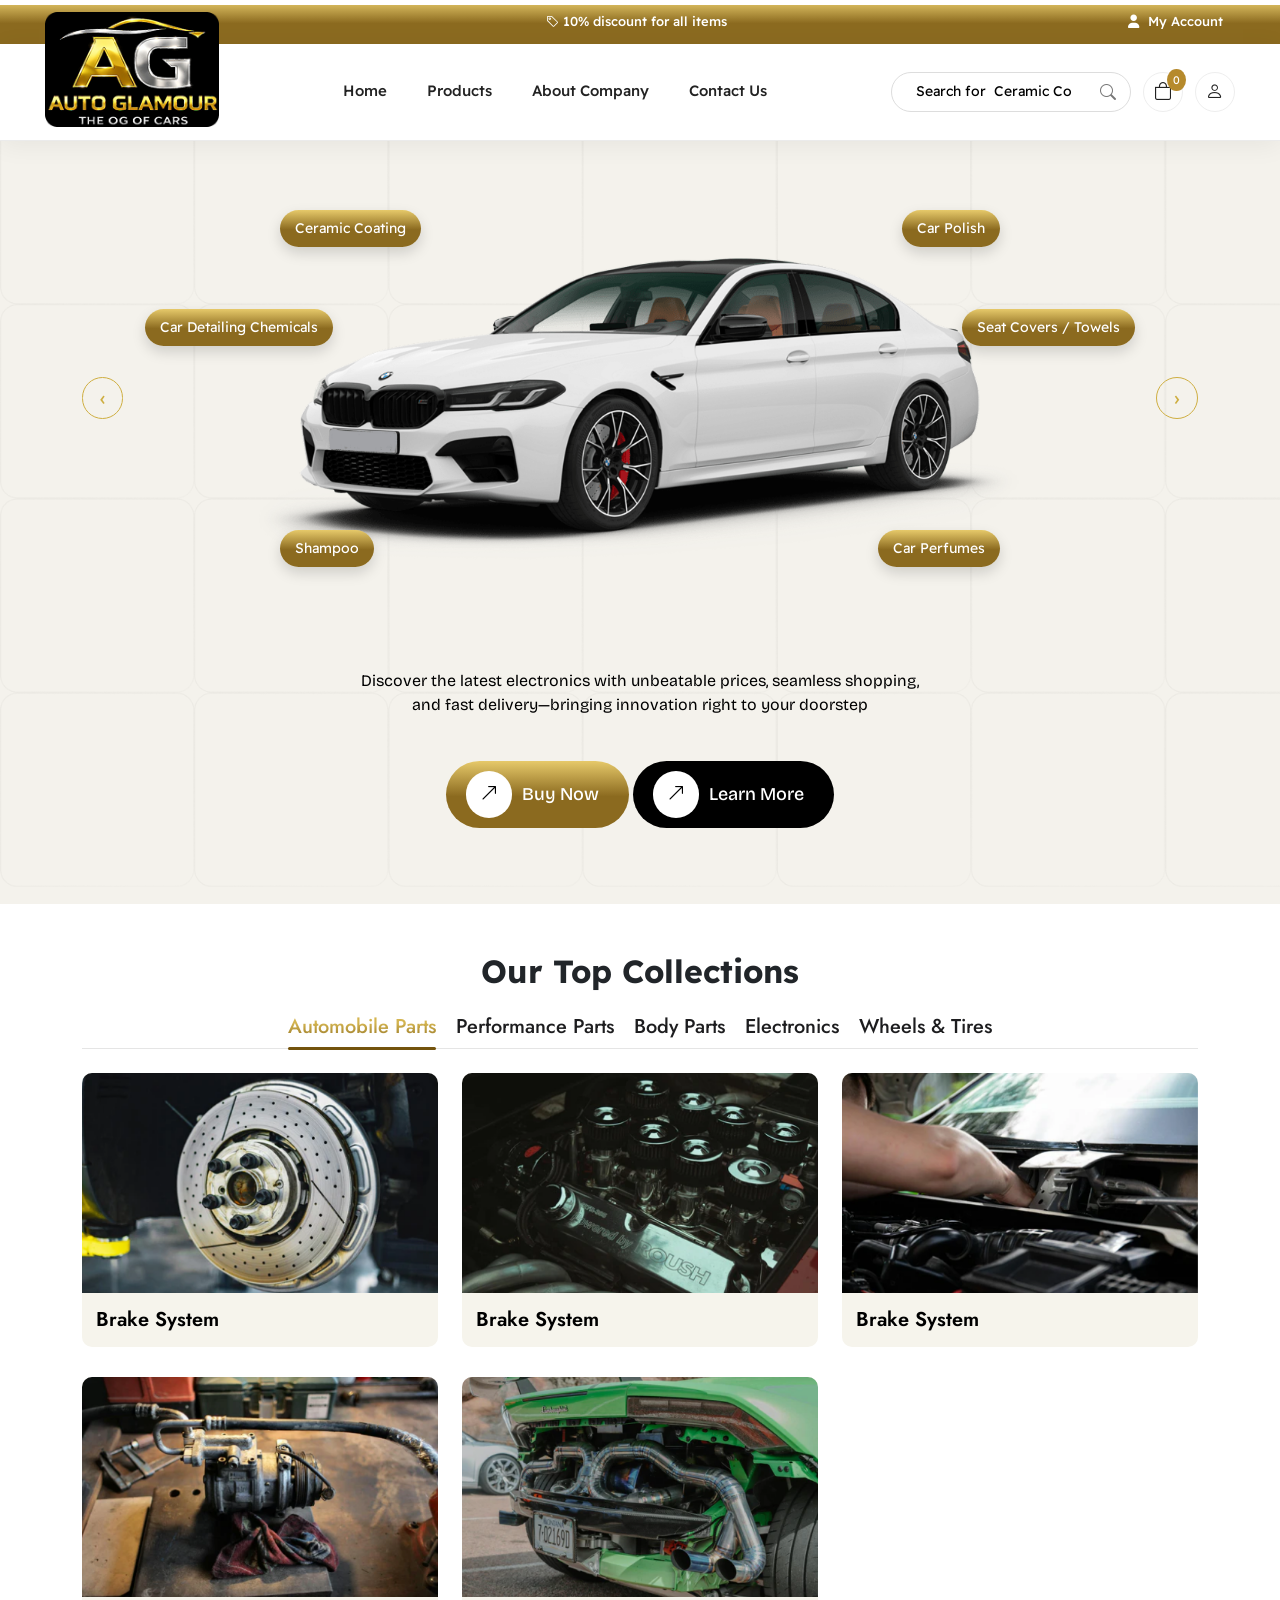
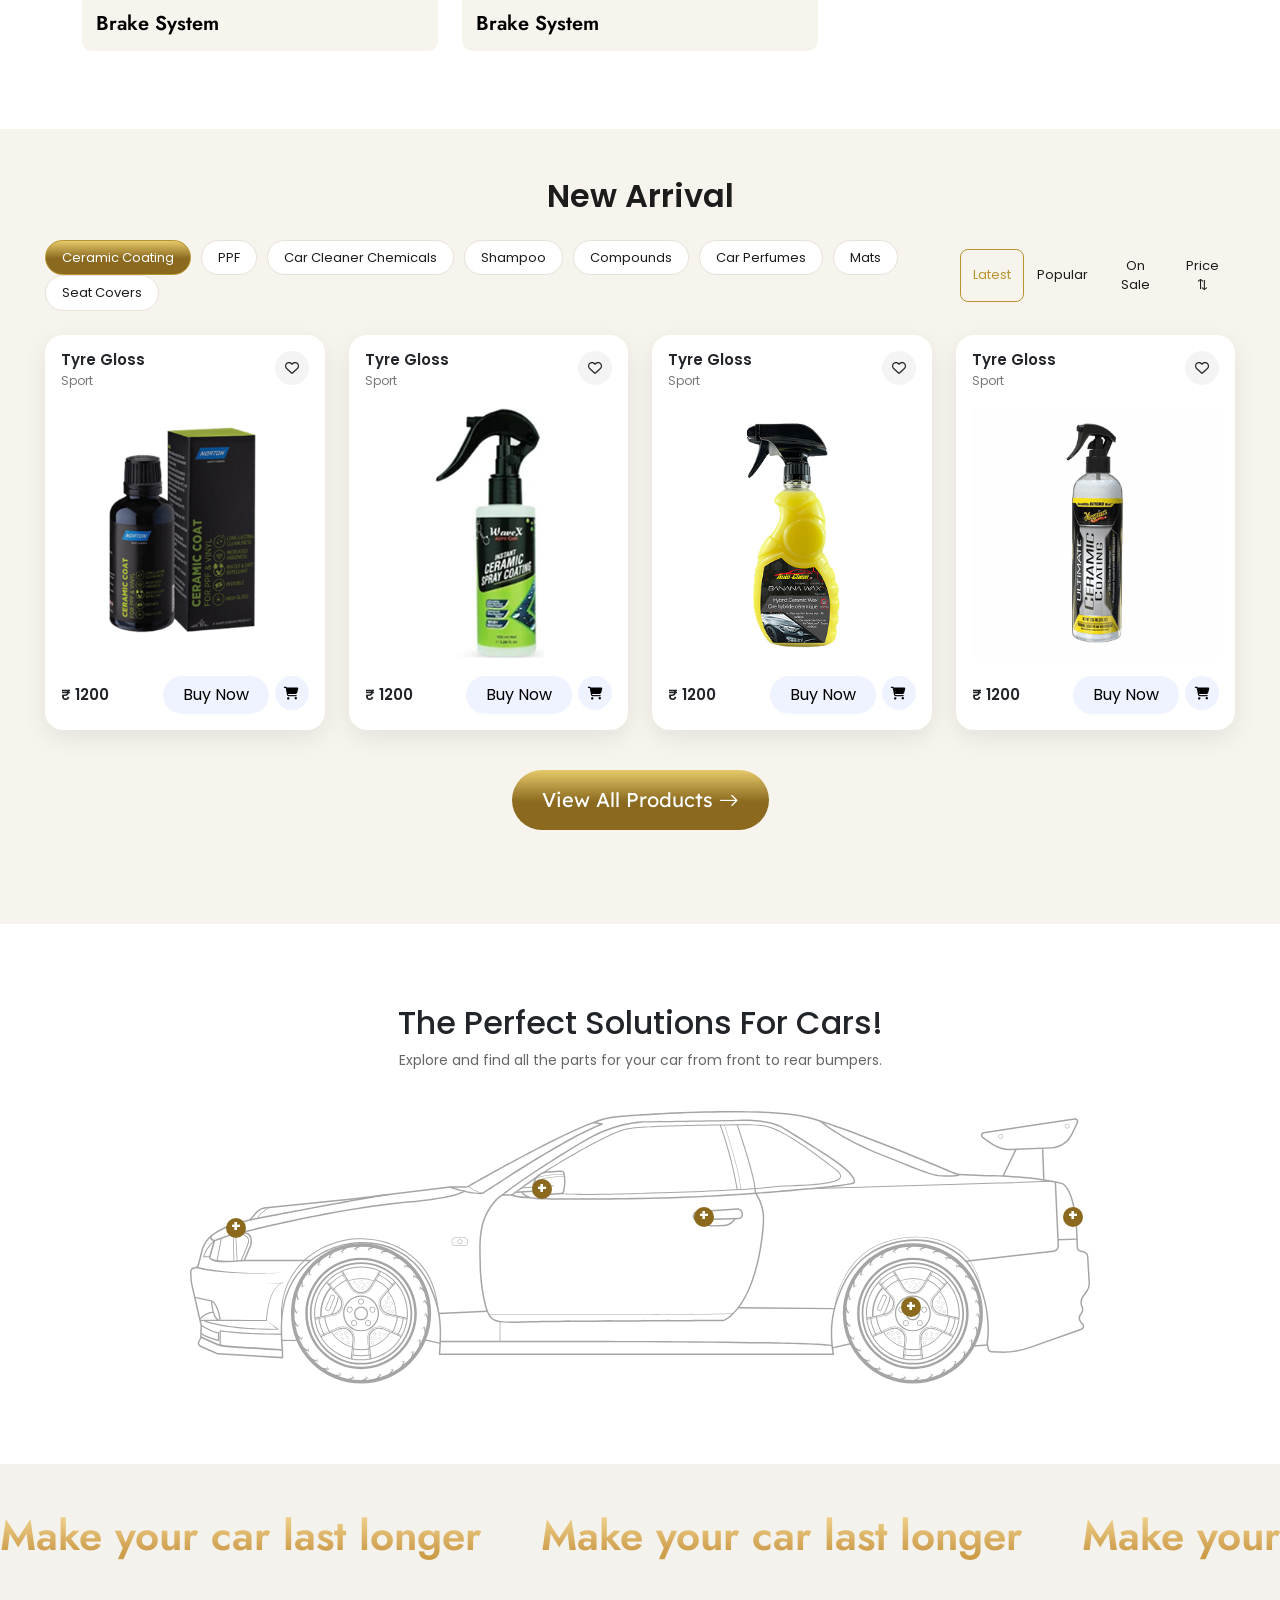
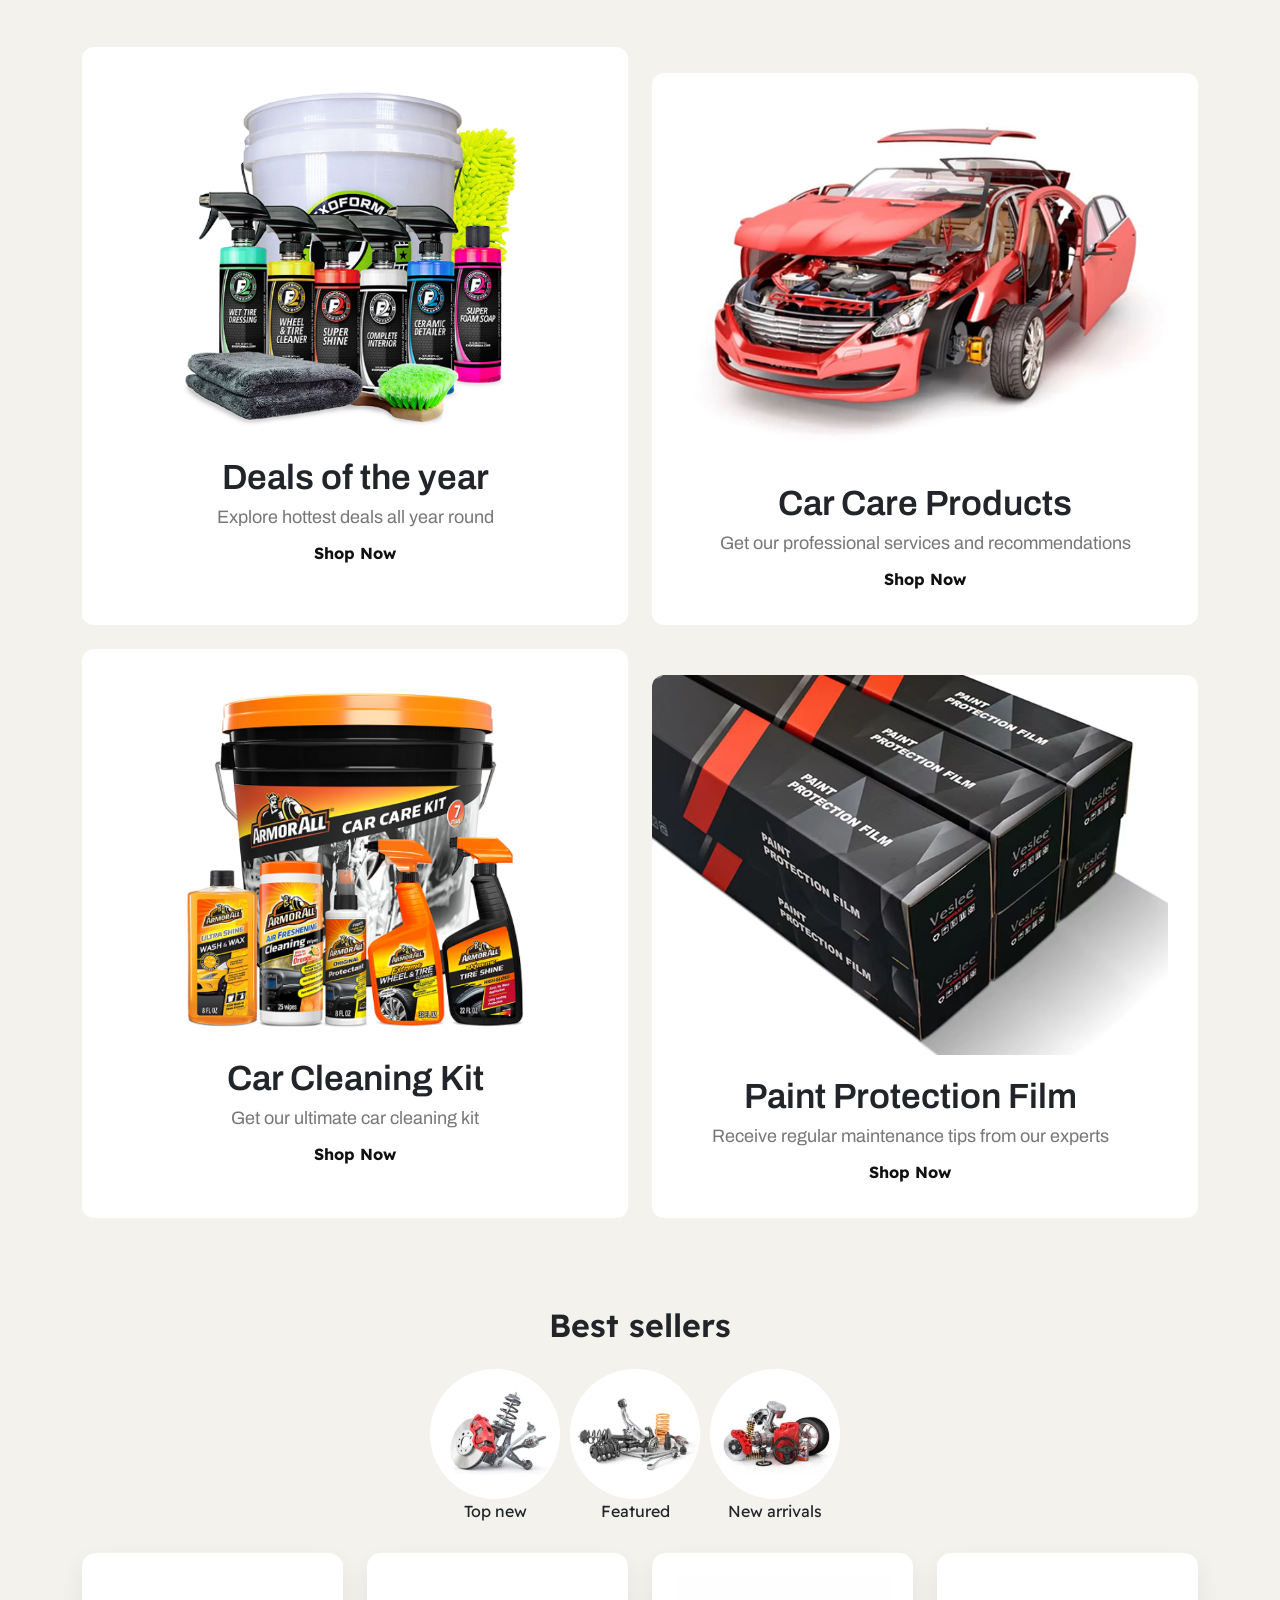
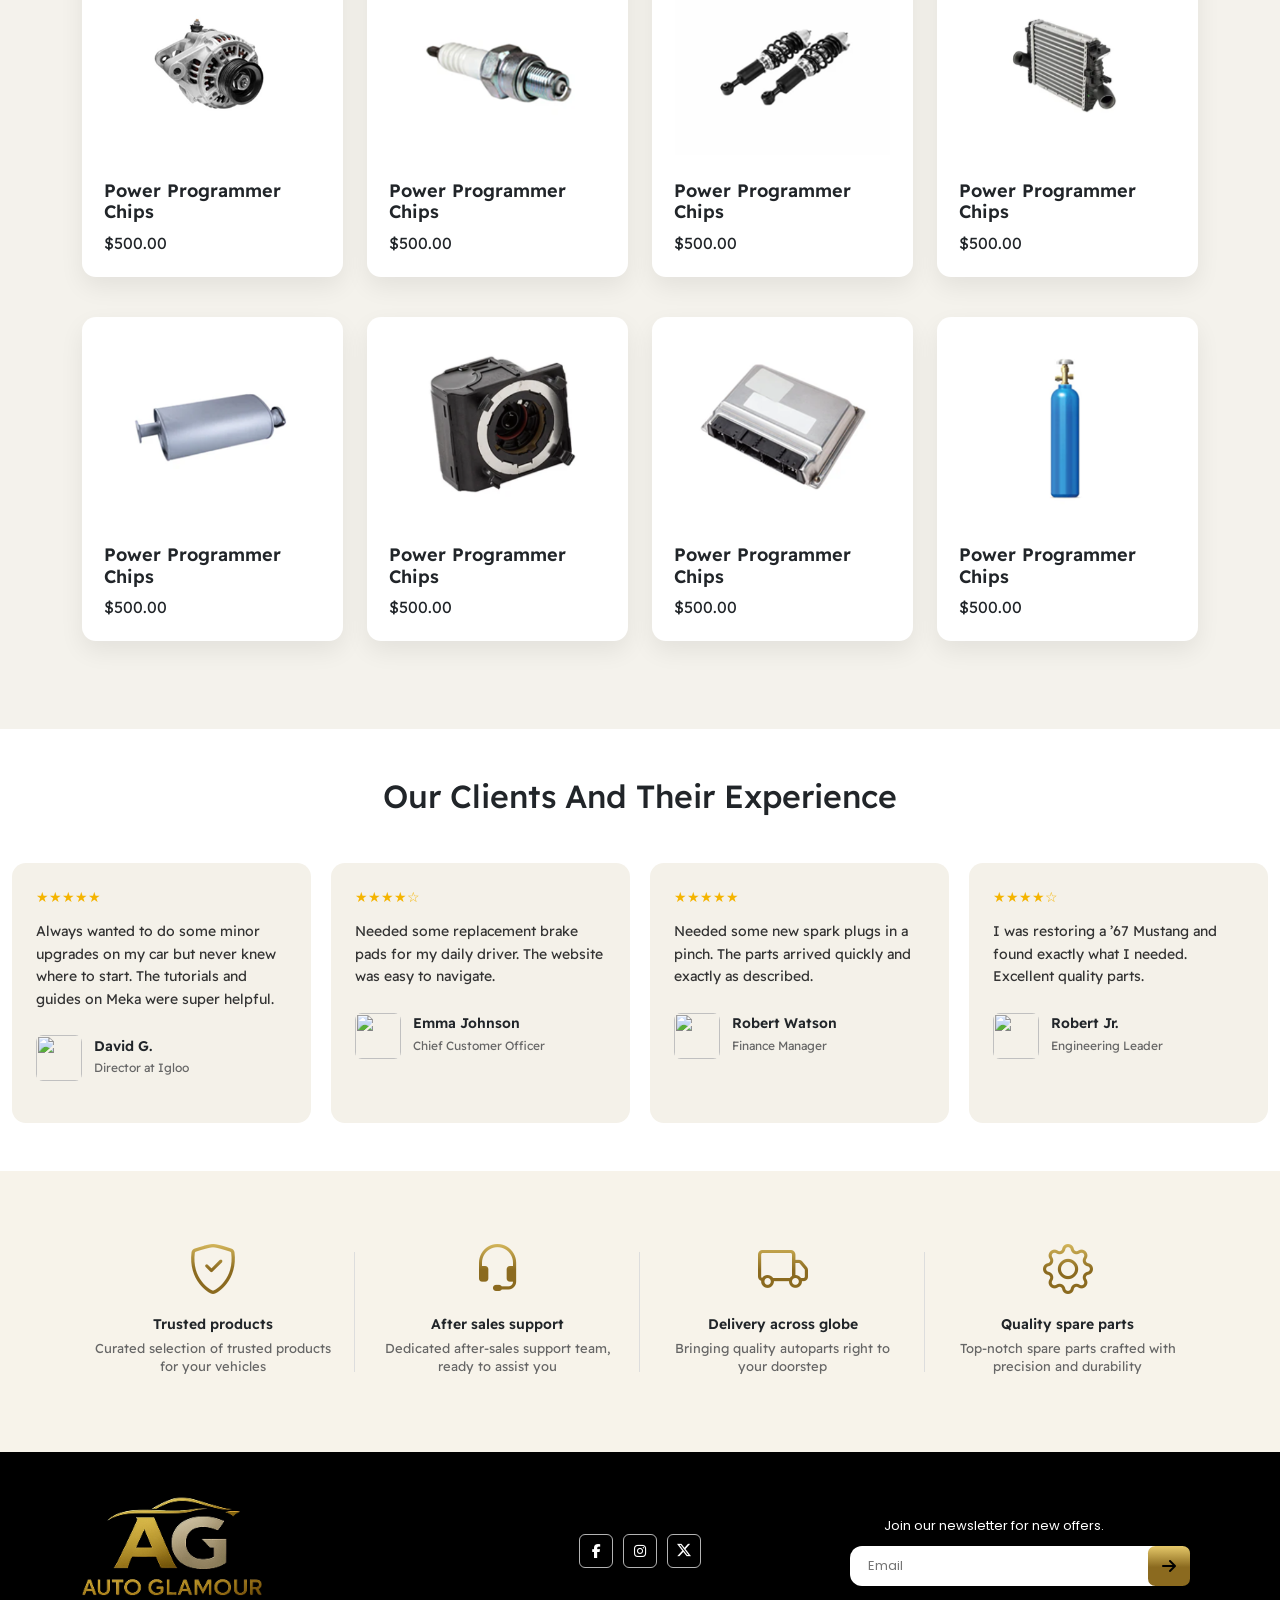
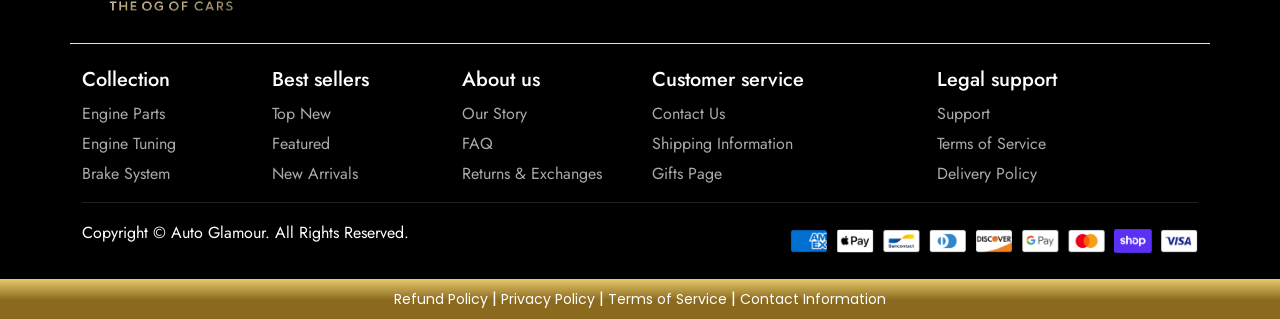
==== commit e9169232: "vchh" ====
--- a/index.html
+++ b/index.html
@@ -120,7 +120,7 @@
       <!-- Automobile -->
       <div class="tab-pane fade show active" id="auto">
         <div class="row justify-content-start">
-          <div class="col-lg-4 col-md-6">
+          <div class="col-lg-4 col-md-6 col-6">
             <div class="collection-card">
               <a href="#">
                 <img src="images/Parts1.png">
@@ -128,7 +128,7 @@
               </a>
             </div>
           </div>
-          <div class="col-lg-4 col-md-6">
+          <div class="col-lg-4 col-md-6 col-6">
             <div class="collection-card">
               <a href="#">
                 <img src="images/Parts2.png">
@@ -136,7 +136,7 @@
               </a>
             </div>
           </div>
-          <div class="col-lg-4 col-md-6">
+          <div class="col-lg-4 col-md-6 col-6">
             <div class="collection-card">
               <a href="#">
                 <img src="images/Parts3.png">
@@ -144,7 +144,7 @@
               </a>
             </div>
           </div>
-          <div class="col-lg-4 col-md-6">
+          <div class="col-lg-4 col-md-6 col-6">
             <div class="collection-card">
               <a href="#">
                 <img src="images/Parts4.png">
@@ -152,7 +152,7 @@
               </a>
             </div>
           </div>
-          <div class="col-lg-4 col-md-6">
+          <div class="col-lg-4 col-md-6 col-6">
             <div class="collection-card">
               <a href="#">
                 <img src="images/Parts5.png">
@@ -167,7 +167,7 @@
       <!-- Performance -->
       <div class="tab-pane fade" id="performance">
         <div class="row justify-content-start">
-          <div class="col-lg-4 col-md-6">
+          <div class="col-lg-4 col-md-6 col-6">
             <div class="collection-card">
               <a href="#">
                 <img src="images/Parts1.png">
@@ -181,7 +181,7 @@
       <!-- Body -->
       <div class="tab-pane fade" id="body">
         <div class="row justify-content-start">
-          <div class="col-lg-4 col-md-6">
+          <div class="col-lg-4 col-md-6 col-6">
             <div class="collection-card">
               <a href="#">
                 <img src="images/Parts1.png">
@@ -195,7 +195,7 @@
       <!-- Electronics -->
       <div class="tab-pane fade" id="electronics">
         <div class="row justify-content-start">
-          <div class="col-lg-4 col-md-6">
+          <div class="col-lg-4 col-md-6 col-6">
             <div class="collection-card">
               <a href="#">
                 <img src="images/Parts1.png">
@@ -209,7 +209,7 @@
       <!-- Wheels -->
       <div class="tab-pane fade" id="wheels">
         <div class="row justify-content-start">
-          <div class="col-lg-4 col-md-6">
+          <div class="col-lg-4 col-md-6 col-6">
             <div class="collection-card">
               <a href="#">
                 <img src="images/Parts1.png">
@@ -563,7 +563,7 @@
         <!-- TAB 1 -->
         <div class="hbs-pane active" id="hbs1">
           <div class="row justify-content-center">
-            <div class="col-lg-3 col-md-4 col-sm-6">
+            <div class="col-lg-3 col-md-4 col-6">
               <div class="hbs-product">
                 <img src="images/product-img1.png" alt="">
                 <h6>Power Programmer Chips</h6>
@@ -575,7 +575,7 @@
                 </div>
               </div>
             </div>
-            <div class="col-lg-3 col-md-4 col-sm-6">
+            <div class="col-lg-3 col-md-4 col-6">
               <div class="hbs-product">
                 <img src="images/product-img2.png" alt="">
                 <h6>Power Programmer Chips</h6>
@@ -587,7 +587,7 @@
                 </div>
               </div>
             </div>
-            <div class="col-lg-3 col-md-4 col-sm-6">
+            <div class="col-lg-3 col-md-4 col-6">
               <div class="hbs-product">
                 <img src="images/product-img3.png" alt="">
                 <h6>Power Programmer Chips</h6>
@@ -599,7 +599,7 @@
                 </div>
               </div>
             </div>
-            <div class="col-lg-3 col-md-4 col-sm-6">
+            <div class="col-lg-3 col-md-4 col-6">
               <div class="hbs-product">
                 <img src="images/product-img4.png" alt="">
                 <h6>Power Programmer Chips</h6>
@@ -611,7 +611,7 @@
                 </div>
               </div>
             </div>
-            <div class="col-lg-3 col-md-4 col-sm-6">
+            <div class="col-lg-3 col-md-4 col-6">
               <div class="hbs-product">
                 <img src="images/product-img5.png" alt="">
                 <h6>Power Programmer Chips</h6>
@@ -623,7 +623,7 @@
                 </div>
               </div>
             </div>
-            <div class="col-lg-3 col-md-4 col-sm-6">
+            <div class="col-lg-3 col-md-4 col-6">
               <div class="hbs-product">
                 <img src="images/product-img6.png" alt="">
                 <h6>Power Programmer Chips</h6>
@@ -635,7 +635,7 @@
                 </div>
               </div>
             </div>
-            <div class="col-lg-3 col-md-4 col-sm-6">
+            <div class="col-lg-3 col-md-4 col-6">
               <div class="hbs-product">
                 <img src="images/product-img7.png" alt="">
                 <h6>Power Programmer Chips</h6>
@@ -647,7 +647,7 @@
                 </div>
               </div>
             </div>
-            <div class="col-lg-3 col-md-4 col-sm-6">
+            <div class="col-lg-3 col-md-4 col-6">
               <div class="hbs-product">
                 <img src="images/product-img8.png" alt="">
                 <h6>Power Programmer Chips</h6>
@@ -665,7 +665,7 @@
         <!-- TAB 2 -->
         <div class="hbs-pane" id="hbs2">
           <div class="row justify-content-center">
-            <div class="col-lg-3 col-md-4 col-sm-6">
+            <div class="col-lg-3 col-md-4 col-6">
               <div class="hbs-product">
                 <img src="images/product-img1.png" alt="">
                 <h6>Power Programmer Chips</h6>
@@ -677,7 +677,7 @@
                 </div>
               </div>
             </div>
-            <div class="col-lg-3 col-md-4 col-sm-6">
+            <div class="col-lg-3 col-md-4 col-6">
               <div class="hbs-product">
                 <img src="images/product-img2.png" alt="">
                 <h6>Power Programmer Chips</h6>
@@ -689,7 +689,7 @@
                 </div>
               </div>
             </div>
-            <div class="col-lg-3 col-md-4 col-sm-6">
+            <div class="col-lg-3 col-md-4 col-6">
               <div class="hbs-product">
                 <img src="images/product-img3.png" alt="">
                 <h6>Power Programmer Chips</h6>
@@ -707,7 +707,7 @@
         <!-- TAB 3 -->
         <div class="hbs-pane" id="hbs3">
           <div class="row justify-content-center">
-            <div class="col-lg-3 col-md-4 col-sm-6">
+            <div class="col-lg-3 col-md-4 col-6">
               <div class="hbs-product">
                 <img src="images/product-img1.png" alt="">
                 <h6>Power Programmer Chips</h6>
@@ -719,7 +719,7 @@
                 </div>
               </div>
             </div>
-            <div class="col-lg-3 col-md-4 col-sm-6">
+            <div class="col-lg-3 col-md-4 col-6">
               <div class="hbs-product">
                 <img src="images/product-img2.png" alt="">
                 <h6>Power Programmer Chips</h6>
@@ -731,7 +731,7 @@
                 </div>
               </div>
             </div>
-            <div class="col-lg-3 col-md-4 col-sm-6">
+            <div class="col-lg-3 col-md-4 col-6">
               <div class="hbs-product">
                 <img src="images/product-img3.png" alt="">
                 <h6>Power Programmer Chips</h6>
@@ -743,7 +743,7 @@
                 </div>
               </div>
             </div>
-            <div class="col-lg-3 col-md-4 col-sm-6">
+            <div class="col-lg-3 col-md-4 col-6">
               <div class="hbs-product">
                 <img src="images/product-img4.png" alt="">
                 <h6>Power Programmer Chips</h6>
--- a/css/style.css
+++ b/css/style.css
@@ -1502,4 +1502,333 @@
 }
 .hbs-tabs-carousel{
   align-items: center;  
-}+}
+
+/* about page */
+.abutsecbg{
+  background-image: url(../images/aboutbgimg.webp);
+  background-repeat: no-repeat;
+  background-size: cover;
+  padding: 150px 60px ;
+}
+.sectextheral{
+  font-family: 'Jost';
+  font-size: 80px;
+  font-weight: 600;
+  color: #ffff;
+  text-align: center;
+}
+.secprdec{
+  text-align: center;
+  color: #fff;
+}
+.secmebg{
+font-family: 'Archivo';
+font-size: 18px;
+color: #fff;
+text-decoration: none;
+}
+.secmebg2{
+color: #b68a2c;
+text-decoration: underline;
+}
+
+/* ================= PRODUCTS TOP BAR ================= */
+.products-topbar{
+  background:#f7f4ec;
+  padding:50px 0 0;
+}
+
+.products-topbar-inner{
+  display:flex;
+  align-items:center;
+  justify-content:space-between;
+  gap:15px;
+}
+
+.filter-btn{
+  background:#fff;
+  border:1px solid #e1e1e1;
+  border-radius:12px;
+  padding:10px 20px;
+  font-size:14px;
+  display:flex;
+  align-items:center;
+  gap:8px;
+}
+
+/* Right controls */
+.right-controls{
+  display:flex;
+  align-items:center;
+  gap:22px;
+}
+
+/* View toggle */
+.view-toggle{
+  display:flex;
+  gap:8px;
+}
+
+.view-toggle span{
+  width:36px;
+  height:36px;
+  border-radius:8px;
+  display:flex;
+  align-items:center;
+  justify-content:center;
+  background:#fff;
+  border:1px solid #e1e1e1;
+  cursor:pointer;
+}
+
+.view-toggle span.active{
+  background:linear-gradient(0deg, rgba(139,106,31,1) 47%, rgba(230,201,106,1) 100%);
+  color:#fff;
+  border-color:#8B6A1F;
+}
+
+.product-count{
+  color:#8B6A1F;
+  font-weight:500;
+  font-size:14px;
+}
+
+.sort-wrap{
+  display:flex;
+  align-items:center;
+  gap:10px;
+}
+
+.sort-label{
+  font-size:14px;
+  color:#222;
+}
+
+.sort-wrap select{
+  border:1px solid #e1e1e1;
+  border-radius:12px;
+  padding:10px 16px;
+  font-size:14px;
+  background:#fff;
+}
+
+/* ================= PRODUCTS SECTION ================= */
+.secproductsbg{
+  background:#f7f4ec;
+  padding:10px 0 50px;
+}
+
+.secproductsbg .row{
+  transition:.3s ease;
+}
+
+/* ================= LIST VIEW ================= */
+.secproductsbg.list-view .col-md-3{
+  width:100%;
+  max-width:100%;
+}
+
+.secproductsbg.list-view .hbs-product{
+  display:flex;
+  align-items:center;
+  gap:25px;
+  text-align:left;
+}
+
+.secproductsbg.list-view .hbs-product img{
+  width:140px;
+  margin:0;
+}
+
+.secproductsbg.list-view .hbs-btns{
+  margin-left:auto;
+  display:flex;
+  gap:10px;
+}
+
+
+
+/* ================= FILTER SIDEBAR ================= */
+.filter-sidebar{
+  position:fixed;
+  top:140px;
+  left:-380px;
+  width:360px;
+  height:calc(100vh - 140px);
+  background:#f7f4ec;
+  transition:.35s ease;
+  z-index:9999;
+  display:flex;
+  flex-direction:column;
+  border-top-right-radius:16px;
+  border-bottom-right-radius:16px;
+}
+
+.filter-sidebar.active{
+  left:0;
+}
+
+/* ================= OVERLAY ================= */
+.filter-overlay{
+  position:fixed;
+  top:140px;
+  left:0;
+  width:100%;
+  height:calc(100vh - 140px);
+  background:rgba(0,0,0,.5);
+  opacity:0;
+  visibility:hidden;
+  transition:.3s;
+  z-index:9998;
+}
+
+.filter-overlay.active{
+  opacity:1;
+  visibility:visible;
+}
+
+/* ================= HEADER ================= */
+.filter-header{
+  padding:16px;
+  display:flex;
+  justify-content:space-between;
+  align-items:center;
+  background:#fff;
+  border-bottom:1px solid #ddd;
+}
+
+.close-filter{
+  background:none;
+  border:none;
+  font-size:26px;
+  cursor:pointer;
+}
+
+/* ================= BODY ================= */
+.filter-body{
+  padding:16px;
+  overflow-y:auto;
+  flex:1;
+}
+
+/* ================= FOOTER (FIXED) ================= */
+.filter-footer{
+  padding:16px;
+  background:#fff;
+  border-top:1px solid #ddd;
+  display:flex;
+  justify-content:space-between;
+  gap:10px;
+}
+
+/* footer buttons */
+.btn-clear{
+  flex:1;
+  padding:12px;
+  border-radius:10px;
+  border:1px solid #ddd;
+  background:#fff;
+  font-weight:500;
+}
+
+.btn-apply{
+  flex:1;
+  padding:12px;
+  border-radius:10px;
+  border:none;
+ background: #8B6A1F;
+  background: linear-gradient(0deg, rgba(139, 106, 31, 1) 47%, rgba(230, 201, 106, 1) 100%);
+  color:#fff;
+  font-weight:600;
+}
+
+/* ================= FILTER BOX ================= */
+.filter-box{
+  background:#fff;
+  padding:18px;
+  border-radius:14px;
+  margin-bottom:14px;
+}
+
+.filter-title{
+  display:flex;
+  justify-content:space-between;
+  align-items:center;
+  font-weight:600;
+  cursor:pointer;
+}
+
+.filter-content{
+  overflow:hidden;
+  max-height:0;
+  transition:max-height .35s ease;
+  margin-top:0;
+  font-size:14px;
+}
+
+.filter-box.active .filter-content{
+  max-height:500px;
+  margin-top:14px;
+}
+
+.icon{
+  font-size:20px;
+  transition:.3s;
+}
+
+.filter-box.active .icon{
+  transform:rotate(180deg);
+}
+
+/* ================= PRICE ================= */
+.price-inputs{
+  display:flex;
+  gap:10px;
+  margin-top:10px;
+}
+
+.price-inputs input{
+  width:100%;
+  padding:8px;
+  border:1px solid #ddd;
+  border-radius:8px;
+}
+
+/* ================= SWITCH ================= */
+.switch{
+  position:relative;
+  display:inline-block;
+  width:40px;
+  height:22px;
+}
+
+.switch input{display:none;}
+
+.slider{
+  position:absolute;
+  inset:0;
+  background:#ccc;
+  border-radius:22px;
+  transition:.3s;
+}
+
+.slider:before{
+  content:"";
+  position:absolute;
+  width:18px;
+  height:18px;
+  left:2px;
+  top:2px;
+  background:#fff;
+  border-radius:50%;
+  transition:.3s;
+}
+
+.switch input:checked + .slider{
+  background:#c9a33a;
+}
+
+.switch input:checked + .slider:before{
+  transform:translateX(18px);
+}
--- a/css/responsive.css
+++ b/css/responsive.css
@@ -119,6 +119,64 @@
   .topon2 {
     left: 53px;
   }
+    .right-controls{
+    gap:14px;
+  }
+  .product-count{
+  display: none !important;
+  }
+  .sort-wrap {
+    display: none;
+}
+.products-topbar {
+    padding: 50px 2px 0px 2px;
+}
+  .filter-sidebar , .filter-overlay{ 
+    top: 78px;
+  }
+  .abutsecbg {
+    padding: 50px 10px;
+    margin-top: -3px;
+}
+.sectextheral {
+    font-size: 50px;
+}
+#home-best-seller .hbs-product img {
+    width: 100%;
+
+}
+#home-best-seller .hbs-product {
+    padding: 13px;
+}
+#home-best-seller h6 {
+    font-size: 16px;
+}
+
+
+  /* mobile grid = image left, text right */
+
+
+
+  .hbs-product img{
+    max-width:90px;
+    margin:0;
+  }
+
+  .hbs-product h6,
+  .hbs-product p{
+    text-align:left;
+  }
+
+  /* list view mobile same */
+  .secproductsbg.list-view .hbs-product{
+    gap:16px;
+  }
+  #home-best-seller .hbs-product:hover .hbs-btns {
+    max-height: 111px;
+    flex-direction: column;
+  }
+
+
 }
 
 /* -------992px--------- */
@@ -243,6 +301,8 @@
 .newsletter-form {
     max-width: 100%;
 }
+
+
 }
 
 /* body space so content not hidden */
